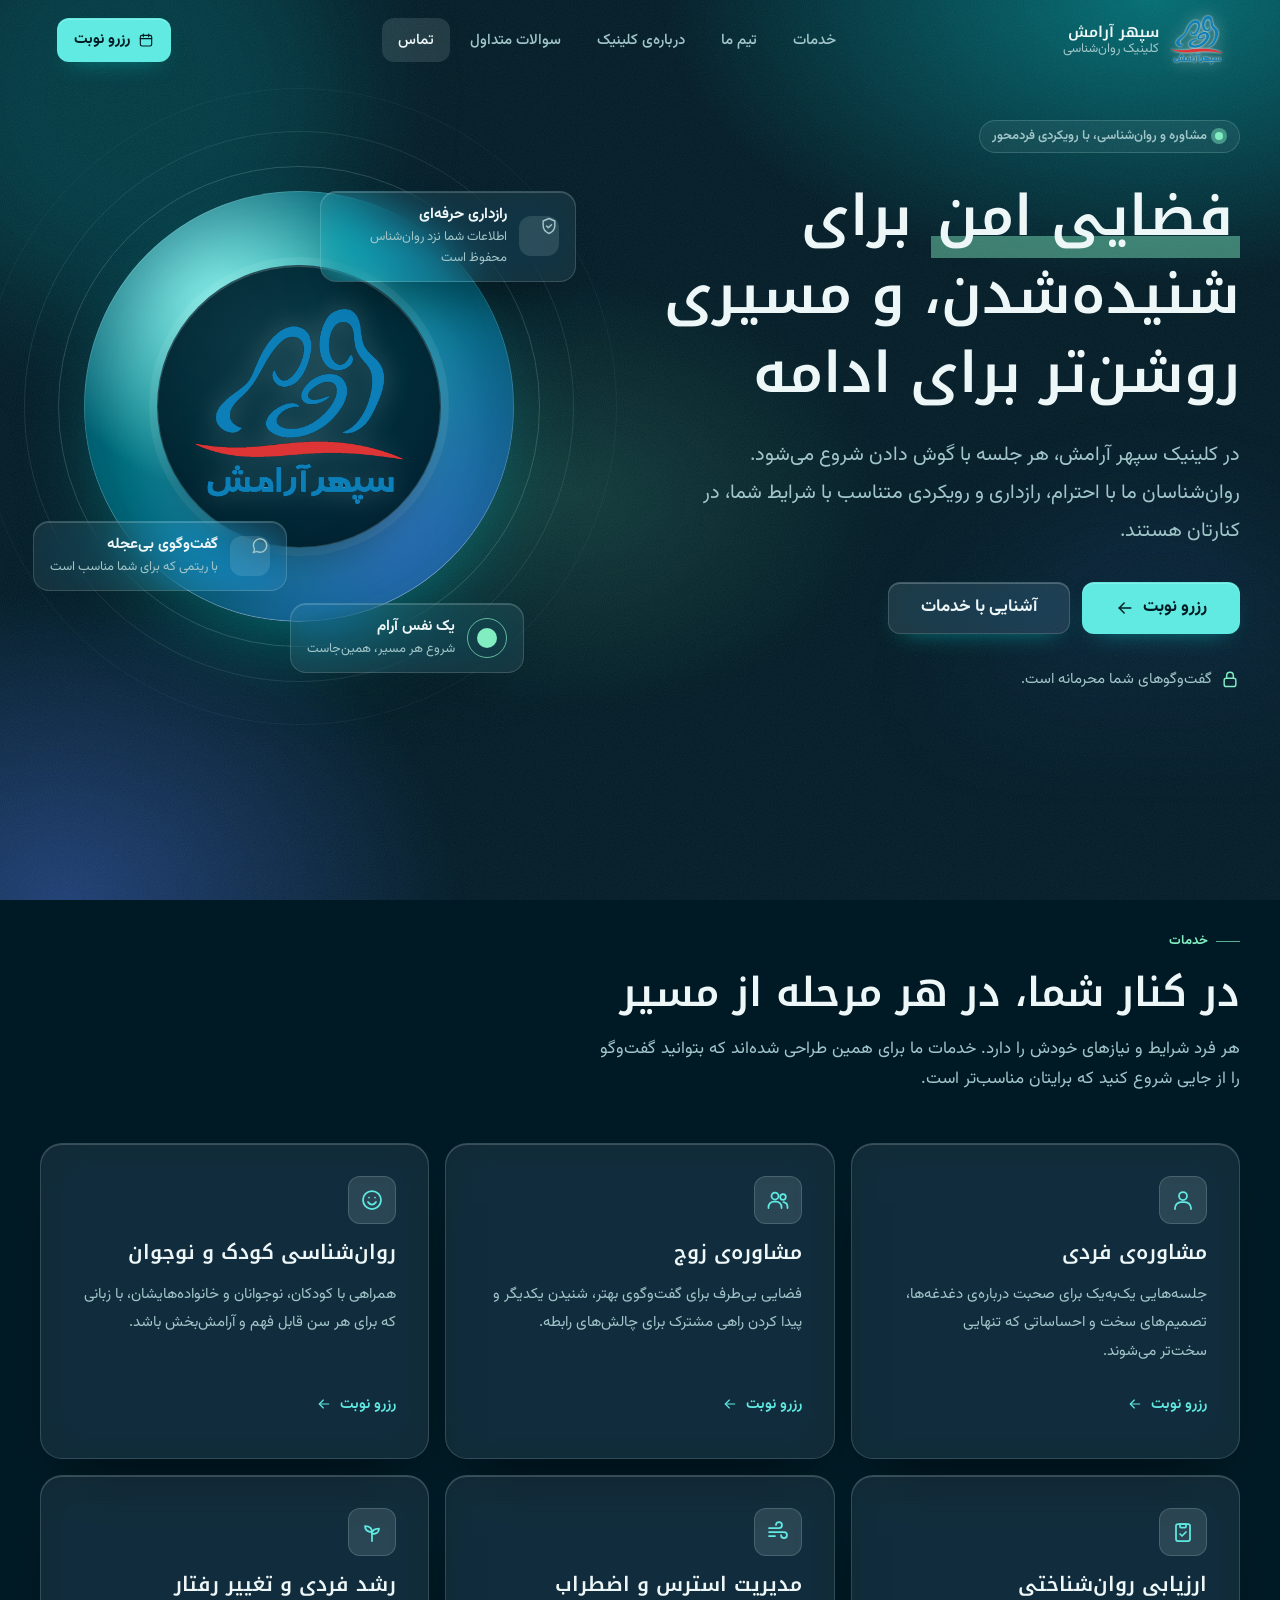
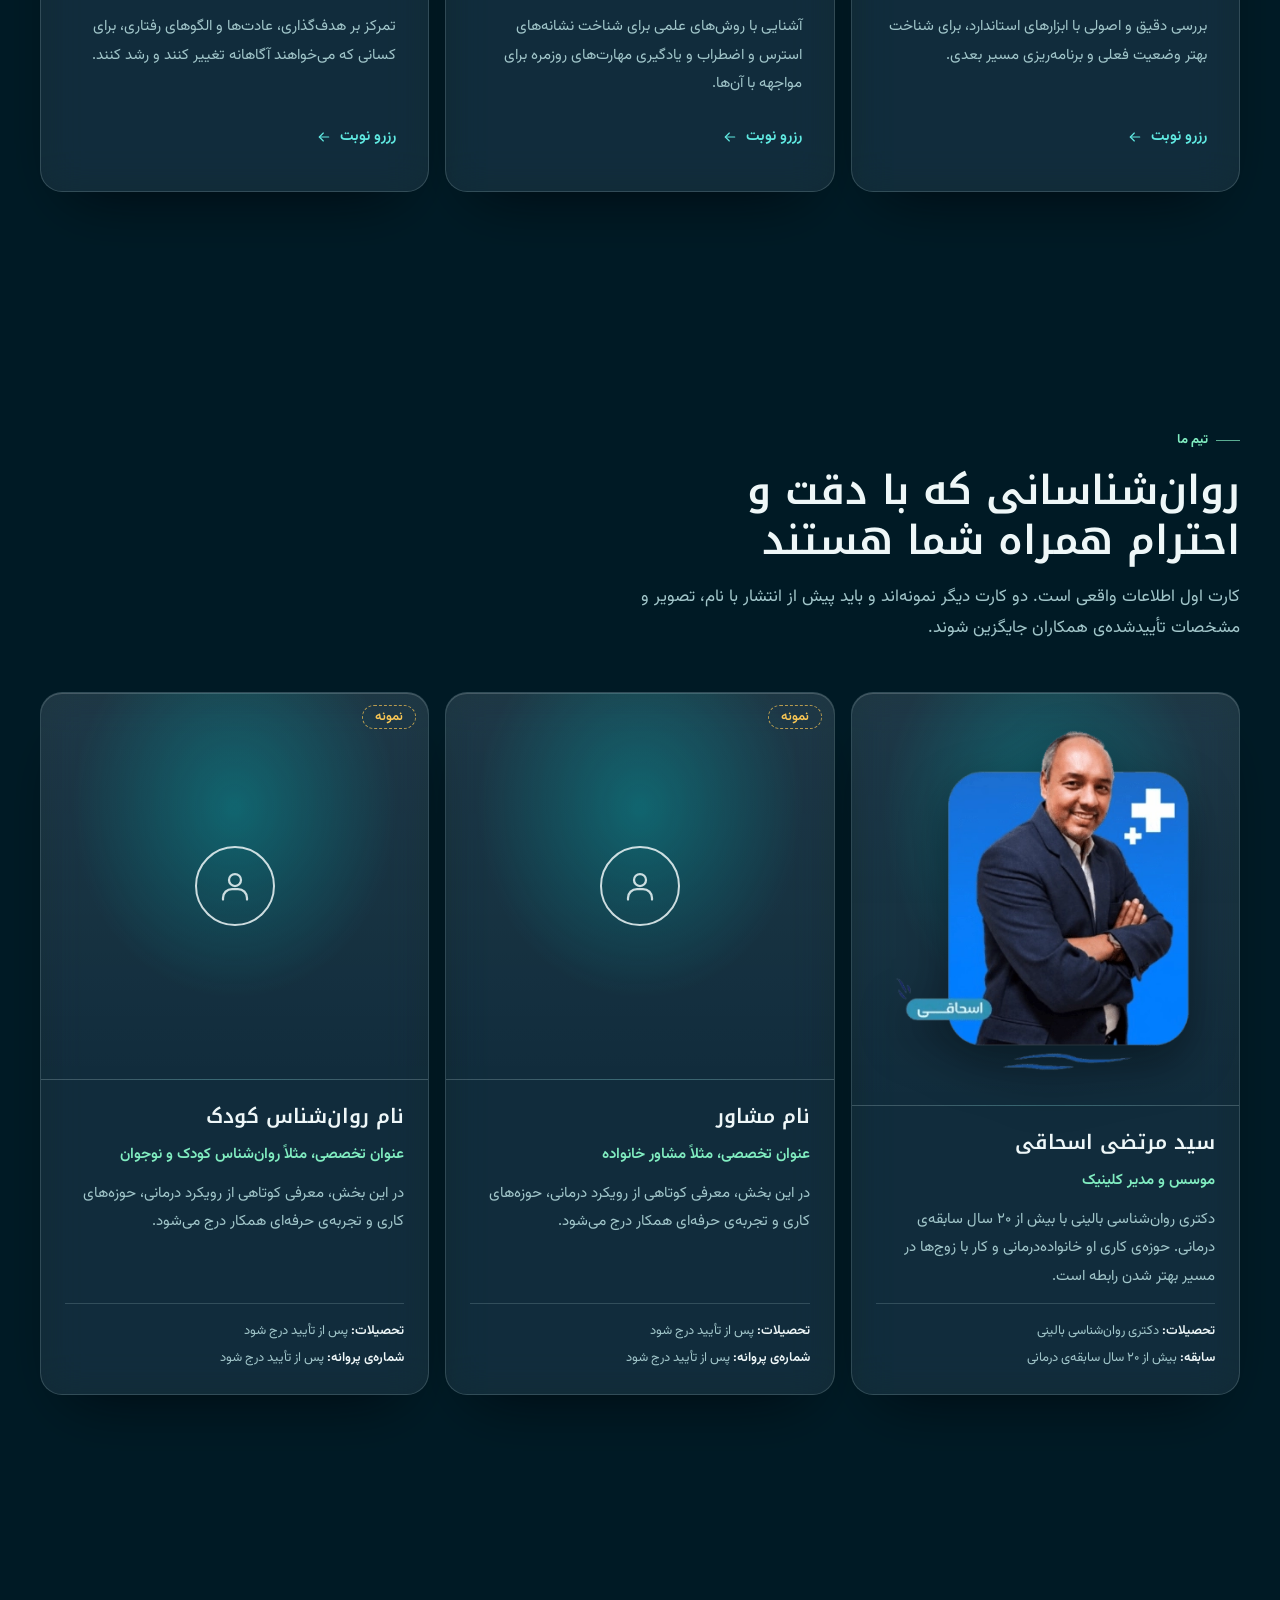
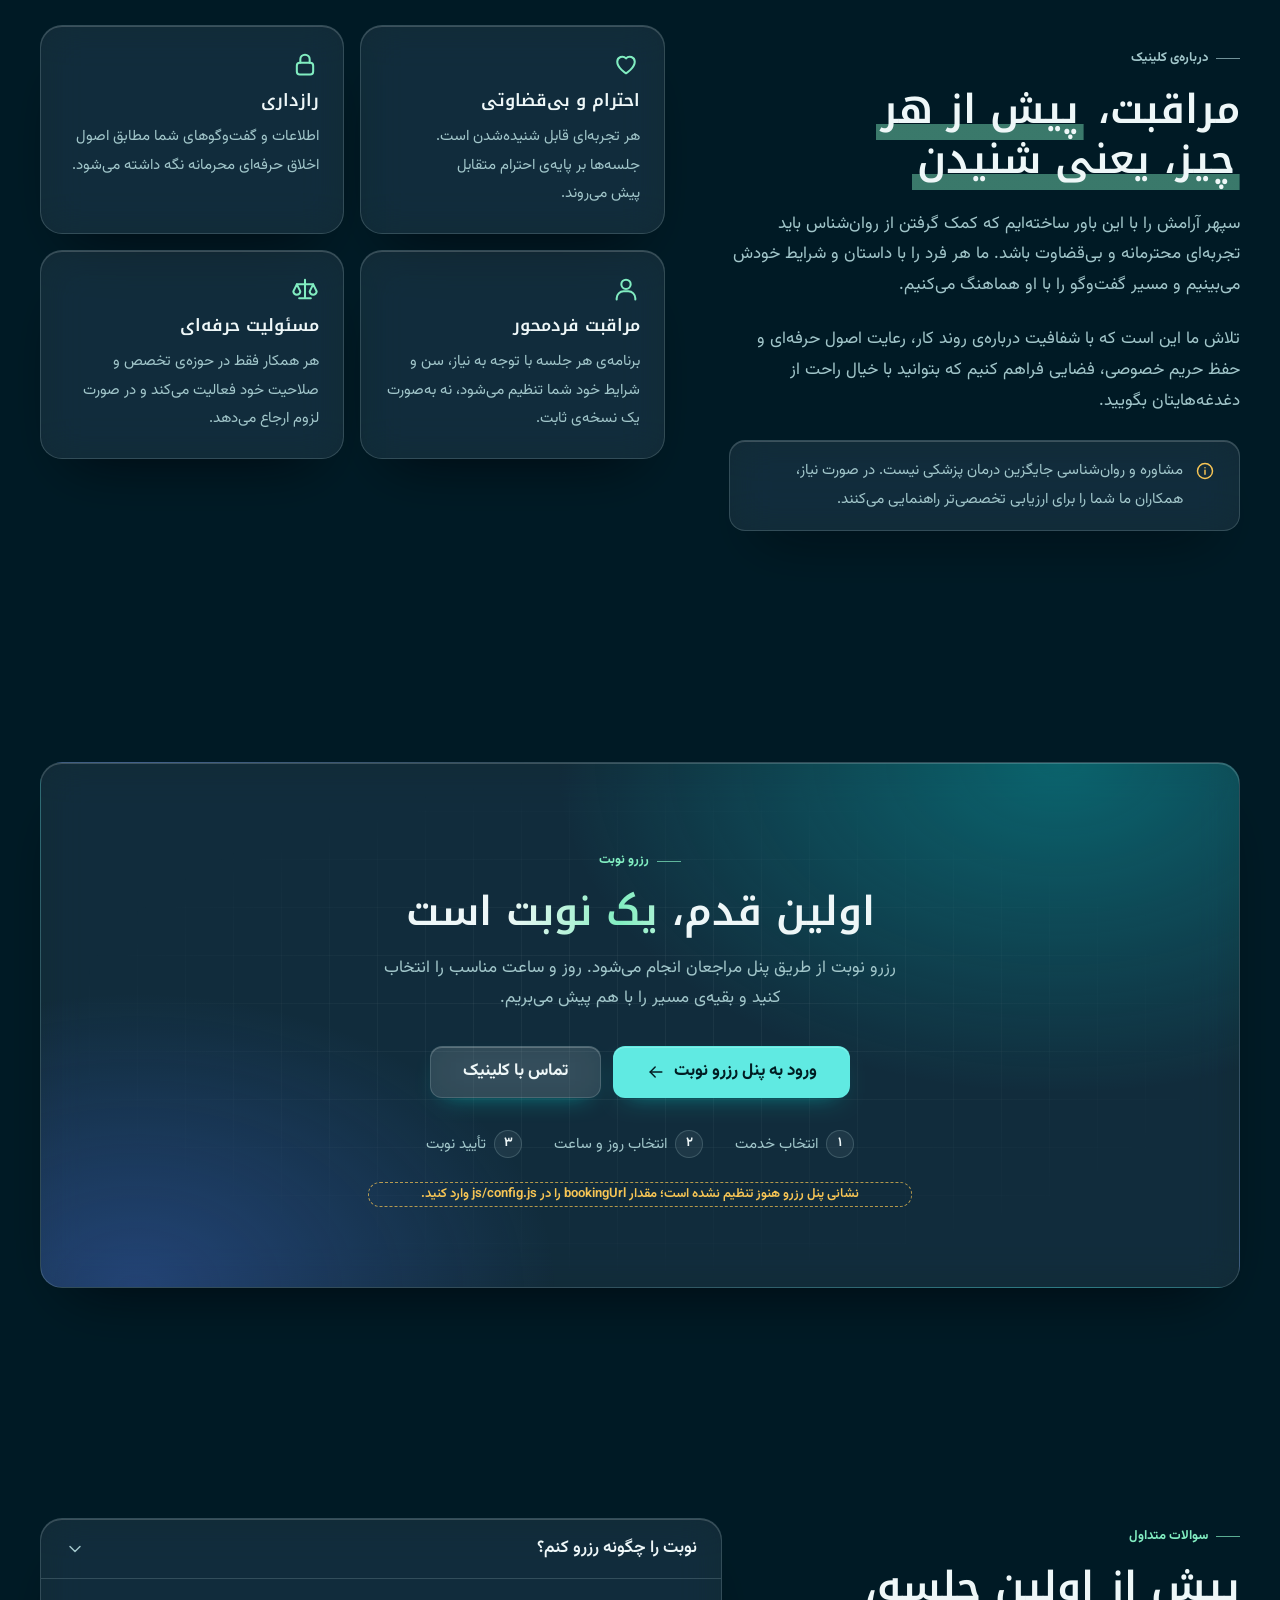
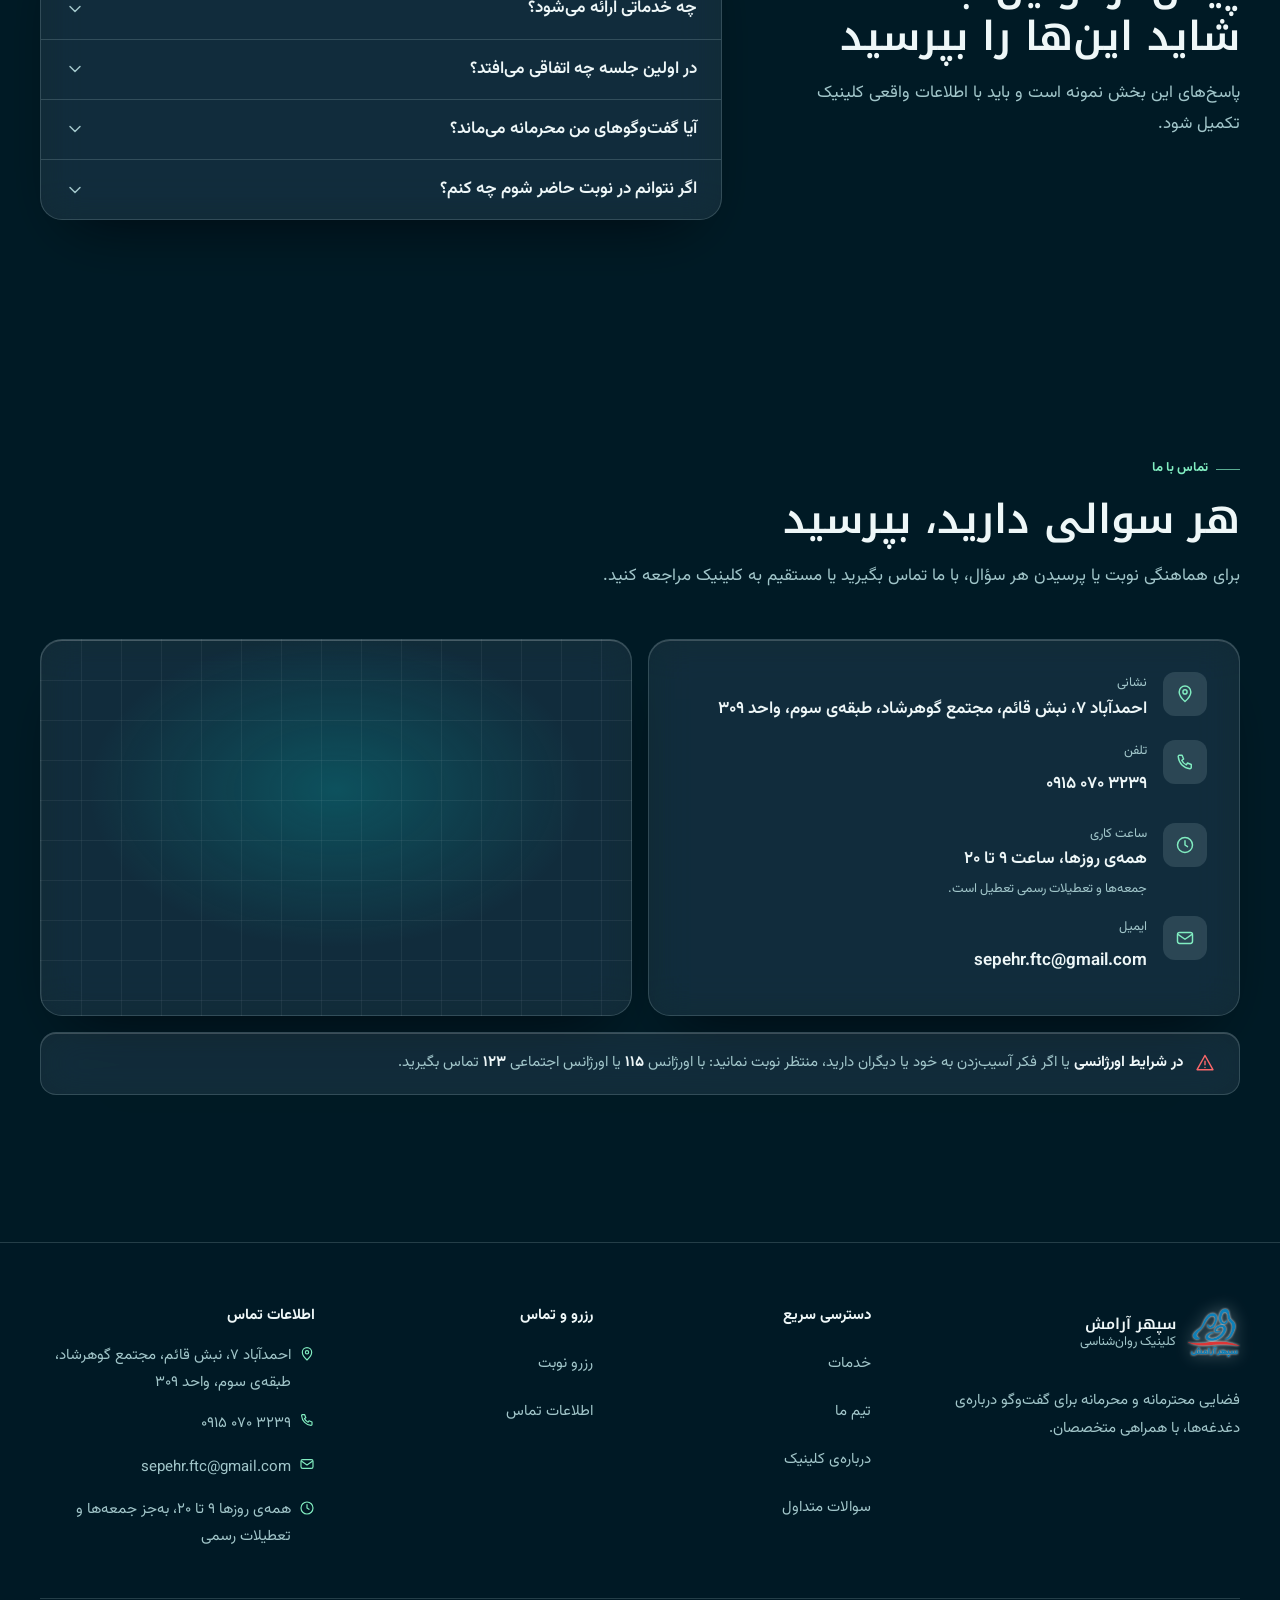
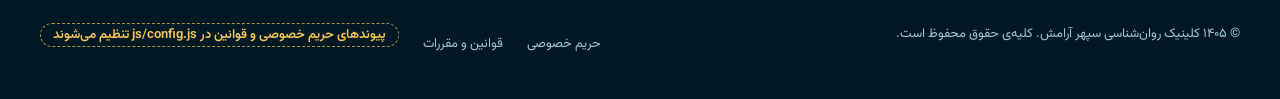
==== index.html @ 33eddbb5 "Initial commit" ====
<!doctype html>
<html lang="fa" dir="rtl">
<head>
  <meta charset="utf-8">
  <meta name="viewport" content="width=device-width, initial-scale=1">
  <title>کلینیک روان‌شناسی سپهر آرامش</title>
  <meta name="description" content="کلینیک روان‌شناسی سپهر آرامش؛ مشاوره و روان‌شناسی فردی، زوج، کودک و نوجوان با رویکردی محترمانه، محرمانه و متناسب با شرایط هر فرد.">
  <meta name="theme-color" content="#0d2a3a">

  <!-- حالت JS و failsafe: اگر اسکریپت اصلی تا ۴ ثانیه آماده نشود، همه‌ی محتوا نمایش داده می‌شود -->
  <script>
    document.documentElement.classList.add("js");
    setTimeout(function () {
      if (!window.__sepehrReady) document.documentElement.classList.add("anim-failsafe");
    }, 4000);
  </script>

  <link rel="stylesheet" href="css/styles.css">
</head>
<body>
  <a class="skip-link" href="#main">پرش به محتوای اصلی</a>

  <!-- ===== Icon sprite (آیکون‌های درون‌خطی به سبک Lucide؛ README را ببینید) ===== -->
  <svg width="0" height="0" style="position:absolute" aria-hidden="true" focusable="false">
    <defs>
      <symbol id="i-user" viewBox="0 0 24 24"><circle cx="12" cy="8" r="4"/><path d="M4 21v-1a6 6 0 0 1 6-6h4a6 6 0 0 1 6 6v1"/></symbol>
      <symbol id="i-users" viewBox="0 0 24 24"><circle cx="9" cy="8" r="3.5"/><path d="M2.5 20v-1a5.5 5.5 0 0 1 5.5-5.5h2a5.5 5.5 0 0 1 5.5 5.5v1"/><circle cx="17" cy="9" r="2.8"/><path d="M17.5 14.2a4.8 4.8 0 0 1 4 4.8v1"/></symbol>
      <symbol id="i-smile" viewBox="0 0 24 24"><circle cx="12" cy="12" r="9"/><path d="M8 14s1.5 2.5 4 2.5S16 14 16 14"/><path d="M9 9.5h.01M15 9.5h.01"/></symbol>
      <symbol id="i-clipboard" viewBox="0 0 24 24"><rect x="5" y="4" width="14" height="17" rx="2"/><path d="M9 4h6v2.5a1 1 0 0 1-1 1h-4a1 1 0 0 1-1-1V4z"/><path d="m9 14 2 2 4-4"/></symbol>
      <symbol id="i-wind" viewBox="0 0 24 24"><path d="M3 8h10a3 3 0 1 0-3-3"/><path d="M3 12h15a3 3 0 1 1-3 3"/><path d="M3 16h6"/></symbol>
      <symbol id="i-sprout" viewBox="0 0 24 24"><path d="M12 21v-9"/><path d="M12 12c0-3.5-2.5-6-7-6 0 3.5 2.5 6 7 6z"/><path d="M12 14c0-3 2.2-5.5 7-5.5 0 3-2.2 5.5-7 5.5z"/></symbol>
      <symbol id="i-calendar" viewBox="0 0 24 24"><rect x="3.5" y="5" width="17" height="16" rx="2.5"/><path d="M8 3v4M16 3v4M3.5 10h17"/></symbol>
      <symbol id="i-arrow-left" viewBox="0 0 24 24"><path d="M19 12H5"/><path d="m11 6-6 6 6 6"/></symbol>
      <symbol id="i-menu" viewBox="0 0 24 24"><path d="M4 7h16M4 12h16M4 17h16"/></symbol>
      <symbol id="i-x" viewBox="0 0 24 24"><path d="M6 6l12 12M18 6 6 18"/></symbol>
      <symbol id="i-phone" viewBox="0 0 24 24"><path d="M5 4h3.5l1.8 4.5-2.2 1.4a11 11 0 0 0 5.5 5.5l1.4-2.2L19.5 15v3.5a1.5 1.5 0 0 1-1.6 1.5C10.7 19.6 4.4 13.3 4 6.1A1.5 1.5 0 0 1 5 4z"/></symbol>
      <symbol id="i-mail" viewBox="0 0 24 24"><rect x="3" y="5.5" width="18" height="13" rx="2.5"/><path d="m4 8 8 5.5L20 8"/></symbol>
      <symbol id="i-pin" viewBox="0 0 24 24"><path d="M12 21s7-6.2 7-11.5A7 7 0 0 0 5 9.5C5 14.8 12 21 12 21z"/><circle cx="12" cy="9.5" r="2.5"/></symbol>
      <symbol id="i-clock" viewBox="0 0 24 24"><circle cx="12" cy="12" r="9"/><path d="M12 7v5l3 2"/></symbol>
      <symbol id="i-shield" viewBox="0 0 24 24"><path d="M12 3 5 6v5.5c0 4.3 2.9 7.8 7 9.5 4.1-1.7 7-5.2 7-9.5V6l-7-3z"/><path d="m9 12 2.2 2.2L15 10.5"/></symbol>
      <symbol id="i-lock" viewBox="0 0 24 24"><rect x="5" y="11" width="14" height="10" rx="2.5"/><path d="M8 11V8a4 4 0 0 1 8 0v3"/></symbol>
      <symbol id="i-chat" viewBox="0 0 24 24"><path d="M20 11.5a8 8 0 0 1-11.9 7L4 20l1.5-4A8 8 0 1 1 20 11.5z"/></symbol>
      <symbol id="i-heart" viewBox="0 0 24 24"><path d="M12 20s-7.5-4.6-7.5-10A4.3 4.3 0 0 1 12 7.2 4.3 4.3 0 0 1 19.5 10C19.5 15.4 12 20 12 20z"/></symbol>
      <symbol id="i-scale" viewBox="0 0 24 24"><path d="M12 4v16M7 20h10M5 8h14"/><path d="m5 8-3 6a3 3 0 0 0 6 0L5 8zM19 8l-3 6a3 3 0 0 0 6 0l-3-6z"/></symbol>
      <symbol id="i-chevron-down" viewBox="0 0 24 24"><path d="m6 9 6 6 6-6"/></symbol>
      <symbol id="i-alert" viewBox="0 0 24 24"><path d="M12 3 2.5 20h19L12 3z"/><path d="M12 10v4M12 17.5h.01"/></symbol>
      <symbol id="i-info" viewBox="0 0 24 24"><circle cx="12" cy="12" r="9"/><path d="M12 11v5M12 8h.01"/></symbol>
    </defs>
  </svg>

  <!-- ===== A. HEADER ===== -->
  <header class="site-header" id="site-header">
    <div class="container">
      <div class="site-header__bar">
        <a class="brand" href="#top" aria-label="کلینیک روان‌شناسی سپهر آرامش، بازگشت به بالای صفحه">
          <span class="brand__mark"><img src="assets/images/logo.png" alt="" width="722" height="672" decoding="async"></span>
          <span class="brand__text">
            <span class="brand__name">سپهر آرامش</span>
            <span class="brand__sub">کلینیک روان‌شناسی</span>
          </span>
        </a>

        <nav class="nav" id="site-nav" aria-label="ناوبری اصلی">
          <ul class="nav__list">
            <li><a class="nav__link" href="#services">خدمات</a></li>
            <li><a class="nav__link" href="#team">تیم ما</a></li>
            <li><a class="nav__link" href="#about">درباره‌ی کلینیک</a></li>
            <li><a class="nav__link" href="#faq">سوالات متداول</a></li>
            <li><a class="nav__link" href="#contact">تماس</a></li>
            <li class="nav__cta"><a class="btn btn--primary" href="#appointment" data-link="booking">رزرو نوبت</a></li>
          </ul>
        </nav>

        <div class="header-actions">
          <a class="btn btn--primary btn--sm" href="#appointment" data-link="booking">
            <svg class="icon icon--sm" aria-hidden="true"><use href="#i-calendar"/></svg>
            رزرو نوبت
          </a>
          <button class="nav-toggle" type="button" aria-expanded="false" aria-controls="site-nav" aria-label="باز و بسته کردن منو">
            <svg class="icon icon-menu" aria-hidden="true"><use href="#i-menu"/></svg>
            <svg class="icon icon-close" aria-hidden="true"><use href="#i-x"/></svg>
          </button>
        </div>
      </div>
    </div>
  </header>

  <main id="main">
    <!-- ===== B. HERO ===== -->
    <section class="hero" id="top" aria-labelledby="hero-title">
      <div class="hero__aurora" aria-hidden="true"><i></i><i></i></div>
      <div class="container hero__grid">
        <div class="hero__copy">
          <p class="hero__badge reveal"><i aria-hidden="true"></i>مشاوره و روان‌شناسی، با رویکردی فردمحور</p>

          <h1 id="hero-title" data-split>
            <span class="hl">فضایی امن</span> برای شنیده‌شدن، و مسیری روشن‌تر برای ادامه
          </h1>

          <p class="hero__lead stream" data-stream>
            در کلینیک سپهر آرامش، هر جلسه با گوش دادن شروع می‌شود. روان‌شناسان ما با احترام، رازداری و رویکردی متناسب با شرایط شما، در کنارتان هستند.<span class="stream__dot" aria-hidden="true"></span>
          </p>

          <div class="hero__actions reveal" style="--i:6">
            <a class="btn btn--primary btn--lg" href="#appointment" data-link="booking">
              رزرو نوبت
              <svg class="icon icon--go" aria-hidden="true"><use href="#i-arrow-left"/></svg>
            </a>
            <a class="btn btn--secondary btn--lg" href="#services">آشنایی با خدمات</a>
          </div>

          <p class="hero__note reveal" style="--i:8">
            <svg class="icon" aria-hidden="true"><use href="#i-lock"/></svg>
            گفت‌وگوهای شما محرمانه است.
          </p>
        </div>

        <div class="hero__visual" data-hero-visual>
          <div class="orb">
            <span class="orb__ring"></span><span class="orb__ring"></span><span class="orb__ring"></span>
            <div class="orb__logo"><img src="assets/images/logo.png" alt="لوگوی کلینیک روان‌شناسی سپهر آرامش" width="722" height="672" fetchpriority="high" decoding="async"></div>
          </div>

          <div class="float-card card float-card--a" aria-hidden="true">
            <span class="float-card__icon"><svg class="icon"><use href="#i-shield"/></svg></span>
            <div><strong>رازداری حرفه‌ای</strong><span>اطلاعات شما نزد روان‌شناس محفوظ است</span></div>
          </div>
          <div class="float-card card float-card--b" aria-hidden="true">
            <span class="float-card__icon"><svg class="icon"><use href="#i-chat"/></svg></span>
            <div><strong>گفت‌وگوی بی‌عجله</strong><span>با ریتمی که برای شما مناسب است</span></div>
          </div>
          <div class="float-card card float-card--c" aria-hidden="true">
            <span class="breath"><i></i></span>
            <div><strong>یک نفس آرام</strong><span>شروع هر مسیر، همین‌جاست</span></div>
          </div>
        </div>
      </div>
    </section>

    <!-- ===== C. SERVICES ===== -->
    <section class="section" id="services" aria-labelledby="services-title">
      <div class="container">
        <div class="section-head reveal">
          <p class="eyebrow">خدمات</p>
          <h2 id="services-title">در کنار شما، در هر مرحله از مسیر</h2>
          <p class="lead">هر فرد شرایط و نیازهای خودش را دارد. خدمات ما برای همین طراحی شده‌اند که بتوانید گفت‌وگو را از جایی شروع کنید که برایتان مناسب‌تر است.</p>
        </div>

        <ul class="services__grid" data-stagger>
          <li class="service card reveal">
            <span class="service__icon"><svg class="icon icon--lg" aria-hidden="true"><use href="#i-user"/></svg></span>
            <h3>مشاوره‌ی فردی</h3>
            <p>جلسه‌هایی یک‌به‌یک برای صحبت درباره‌ی دغدغه‌ها، تصمیم‌های سخت و احساساتی که تنهایی سخت‌تر می‌شوند.</p>
            <a class="service__link" href="#appointment" data-link="booking">رزرو نوبت <svg class="icon icon--sm" aria-hidden="true"><use href="#i-arrow-left"/></svg></a>
          </li>
          <li class="service card reveal">
            <span class="service__icon"><svg class="icon icon--lg" aria-hidden="true"><use href="#i-users"/></svg></span>
            <h3>مشاوره‌ی زوج</h3>
            <p>فضایی بی‌طرف برای گفت‌وگوی بهتر، شنیدن یکدیگر و پیدا کردن راهی مشترک برای چالش‌های رابطه.</p>
            <a class="service__link" href="#appointment" data-link="booking">رزرو نوبت <svg class="icon icon--sm" aria-hidden="true"><use href="#i-arrow-left"/></svg></a>
          </li>
          <li class="service card reveal">
            <span class="service__icon"><svg class="icon icon--lg" aria-hidden="true"><use href="#i-smile"/></svg></span>
            <h3>روان‌شناسی کودک و نوجوان</h3>
            <p>همراهی با کودکان، نوجوانان و خانواده‌هایشان، با زبانی که برای هر سن قابل فهم و آرامش‌بخش باشد.</p>
            <a class="service__link" href="#appointment" data-link="booking">رزرو نوبت <svg class="icon icon--sm" aria-hidden="true"><use href="#i-arrow-left"/></svg></a>
          </li>
          <li class="service card reveal">
            <span class="service__icon"><svg class="icon icon--lg" aria-hidden="true"><use href="#i-clipboard"/></svg></span>
            <h3>ارزیابی روان‌شناختی</h3>
            <p>بررسی دقیق و اصولی با ابزارهای استاندارد، برای شناخت بهتر وضعیت فعلی و برنامه‌ریزی مسیر بعدی.</p>
            <a class="service__link" href="#appointment" data-link="booking">رزرو نوبت <svg class="icon icon--sm" aria-hidden="true"><use href="#i-arrow-left"/></svg></a>
          </li>
          <li class="service card reveal">
            <span class="service__icon"><svg class="icon icon--lg" aria-hidden="true"><use href="#i-wind"/></svg></span>
            <h3>مدیریت استرس و اضطراب</h3>
            <p>آشنایی با روش‌های علمی برای شناخت نشانه‌های استرس و اضطراب و یادگیری مهارت‌های روزمره برای مواجهه با آن‌ها.</p>
            <a class="service__link" href="#appointment" data-link="booking">رزرو نوبت <svg class="icon icon--sm" aria-hidden="true"><use href="#i-arrow-left"/></svg></a>
          </li>
          <li class="service card reveal">
            <span class="service__icon"><svg class="icon icon--lg" aria-hidden="true"><use href="#i-sprout"/></svg></span>
            <h3>رشد فردی و تغییر رفتار</h3>
            <p>تمرکز بر هدف‌گذاری، عادت‌ها و الگوهای رفتاری، برای کسانی که می‌خواهند آگاهانه تغییر کنند و رشد کنند.</p>
            <a class="service__link" href="#appointment" data-link="booking">رزرو نوبت <svg class="icon icon--sm" aria-hidden="true"><use href="#i-arrow-left"/></svg></a>
          </li>
        </ul>
      </div>
    </section>

    <!-- ===== D. TEAM (محتوای نمونه؛ فقط با اطلاعات تأییدشده جایگزین شود) ===== -->
    <section class="section" id="team" aria-labelledby="team-title">
      <div class="container">
        <div class="section-head reveal">
          <p class="eyebrow">تیم ما</p>
          <h2 id="team-title">روان‌شناسانی که با دقت و احترام همراه شما هستند</h2>
          <p class="lead">کارت اول اطلاعات واقعی است. دو کارت دیگر نمونه‌اند و باید پیش از انتشار با نام، تصویر و مشخصات تأییدشده‌ی همکاران جایگزین شوند.</p>
        </div>

        <ul class="team__grid" data-stagger>
          <li class="member card reveal">
            <div class="member__photo member__photo--cutout">
              <img src="assets/images/team-ishaghi.png" alt="سید مرتضی اسحاقی، موسس و مدیر کلینیک" width="413" height="442" loading="lazy" decoding="async">
            </div>
            <div class="member__body">
              <h3>سید مرتضی اسحاقی</h3>
              <p class="member__role">موسس و مدیر کلینیک</p>
              <p class="member__bio">دکتری روان‌شناسی بالینی با بیش از ۲۰ سال سابقه‌ی درمانی. حوزه‌ی کاری او خانواده‌درمانی و کار با زوج‌ها در مسیر بهتر شدن رابطه است.</p>
              <div class="member__meta">
                <span><b>تحصیلات:</b> دکتری روان‌شناسی بالینی</span>
                <span><b>سابقه:</b> بیش از ۲۰ سال سابقه‌ی درمانی</span>
              </div>
            </div>
          </li>
          <li class="member card reveal">
            <div class="member__photo">
              <span class="placeholder-tag">نمونه</span>
              <span class="member__avatar" aria-hidden="true"><svg class="icon"><use href="#i-user"/></svg></span>
            </div>
            <div class="member__body">
              <h3>نام مشاور</h3>
              <p class="member__role">عنوان تخصصی، مثلاً مشاور خانواده</p>
              <p class="member__bio">در این بخش، معرفی کوتاهی از رویکرد درمانی، حوزه‌های کاری و تجربه‌ی حرفه‌ای همکار درج می‌شود.</p>
              <div class="member__meta">
                <span><b>تحصیلات:</b> پس از تأیید درج شود</span>
                <span><b>شماره‌ی پروانه:</b> پس از تأیید درج شود</span>
              </div>
            </div>
          </li>
          <li class="member card reveal">
            <div class="member__photo">
              <span class="placeholder-tag">نمونه</span>
              <span class="member__avatar" aria-hidden="true"><svg class="icon"><use href="#i-user"/></svg></span>
            </div>
            <div class="member__body">
              <h3>نام روان‌شناس کودک</h3>
              <p class="member__role">عنوان تخصصی، مثلاً روان‌شناس کودک و نوجوان</p>
              <p class="member__bio">در این بخش، معرفی کوتاهی از رویکرد درمانی، حوزه‌های کاری و تجربه‌ی حرفه‌ای همکار درج می‌شود.</p>
              <div class="member__meta">
                <span><b>تحصیلات:</b> پس از تأیید درج شود</span>
                <span><b>شماره‌ی پروانه:</b> پس از تأیید درج شود</span>
              </div>
            </div>
          </li>
        </ul>
      </div>
    </section>

    <!-- ===== E. ABOUT ===== -->
    <section class="section" id="about" aria-labelledby="about-title">
      <div class="container about__grid">
        <div class="about__intro reveal">
          <p class="eyebrow">درباره‌ی کلینیک</p>
          <h2 id="about-title">مراقبت، <span class="hl hl--scroll">پیش از هر چیز، یعنی شنیدن</span></h2>
          <p>سپهر آرامش را با این باور ساخته‌ایم که کمک گرفتن از روان‌شناس باید تجربه‌ای محترمانه و بی‌قضاوت باشد. ما هر فرد را با داستان و شرایط خودش می‌بینیم و مسیر گفت‌وگو را با او هماهنگ می‌کنیم.</p>
          <p>تلاش ما این است که با شفافیت درباره‌ی روند کار، رعایت اصول حرفه‌ای و حفظ حریم خصوصی، فضایی فراهم کنیم که بتوانید با خیال راحت از دغدغه‌هایتان بگویید.</p>
          <p class="about__notice card">
            <svg class="icon" aria-hidden="true"><use href="#i-info"/></svg>
            <span>مشاوره و روان‌شناسی جایگزین درمان پزشکی نیست. در صورت نیاز، همکاران ما شما را برای ارزیابی تخصصی‌تر راهنمایی می‌کنند.</span>
          </p>
        </div>

        <ul class="principles" data-stagger>
          <li class="principle card reveal">
            <svg class="icon" aria-hidden="true"><use href="#i-heart"/></svg>
            <h3>احترام و بی‌قضاوتی</h3>
            <p>هر تجربه‌ای قابل شنیده‌شدن است. جلسه‌ها بر پایه‌ی احترام متقابل پیش می‌روند.</p>
          </li>
          <li class="principle card reveal">
            <svg class="icon" aria-hidden="true"><use href="#i-lock"/></svg>
            <h3>رازداری</h3>
            <p>اطلاعات و گفت‌وگوهای شما مطابق اصول اخلاق حرفه‌ای محرمانه نگه داشته می‌شود.</p>
          </li>
          <li class="principle card reveal">
            <svg class="icon" aria-hidden="true"><use href="#i-user"/></svg>
            <h3>مراقبت فردمحور</h3>
            <p>برنامه‌ی هر جلسه با توجه به نیاز، سن و شرایط خود شما تنظیم می‌شود، نه به‌صورت یک نسخه‌ی ثابت.</p>
          </li>
          <li class="principle card reveal">
            <svg class="icon" aria-hidden="true"><use href="#i-scale"/></svg>
            <h3>مسئولیت حرفه‌ای</h3>
            <p>هر همکار فقط در حوزه‌ی تخصص و صلاحیت خود فعالیت می‌کند و در صورت لزوم ارجاع می‌دهد.</p>
          </li>
        </ul>
      </div>
    </section>

    <!-- ===== F. APPOINTMENT CTA ===== -->
    <section class="section" id="appointment" aria-labelledby="cta-title">
      <div class="container">
        <div class="cta card reveal">
          <p class="eyebrow">رزرو نوبت</p>
          <h2 id="cta-title">اولین قدم، <span class="gradient-text">یک نوبت</span> است</h2>
          <p class="cta__lead">رزرو نوبت از طریق پنل مراجعان انجام می‌شود. روز و ساعت مناسب را انتخاب کنید و بقیه‌ی مسیر را با هم پیش می‌بریم.</p>

          <div class="cta__actions">
            <a class="btn btn--primary btn--lg" href="#appointment" data-link="booking" data-booking-cta>
              ورود به پنل رزرو نوبت
              <svg class="icon icon--go" aria-hidden="true"><use href="#i-arrow-left"/></svg>
            </a>
            <a class="btn btn--secondary btn--lg" href="#contact">تماس با کلینیک</a>
          </div>

          <ol class="cta__steps">
            <li><b aria-hidden="true">۱</b>انتخاب خدمت</li>
            <li><b aria-hidden="true">۲</b>انتخاب روز و ساعت</li>
            <li><b aria-hidden="true">۳</b>تأیید نوبت</li>
          </ol>

          <!-- فقط تا زمانی که نشانی واقعی پنل در js/config.js تنظیم نشده نمایش داده می‌شود -->
          <p class="cta__dev placeholder-tag" data-booking-dev role="note">
            نشانی پنل رزرو هنوز تنظیم نشده است؛ مقدار bookingUrl را در js/config.js وارد کنید.
          </p>
        </div>
      </div>
    </section>

    <!-- ===== G. FAQ ===== -->
    <section class="section" id="faq" aria-labelledby="faq-title">
      <div class="container faq__wrap">
        <div class="section-head reveal">
          <p class="eyebrow">سوالات متداول</p>
          <h2 id="faq-title">پیش از اولین جلسه، شاید این‌ها را بپرسید</h2>
          <p class="lead">پاسخ‌های این بخش نمونه است و باید با اطلاعات واقعی کلینیک تکمیل شود.</p>
        </div>

        <div class="accordion card reveal" data-accordion>
          <div class="accordion__item">
            <h3 class="accordion__heading">
              <button class="accordion__button" type="button" aria-expanded="false" aria-controls="faq-1" id="faq-1-btn">
                نوبت را چگونه رزرو کنم؟
                <svg class="icon" aria-hidden="true"><use href="#i-chevron-down"/></svg>
              </button>
            </h3>
            <div class="accordion__panel" id="faq-1" role="region" aria-labelledby="faq-1-btn">
              <div class="accordion__panel-inner"><div>برای رزرو، روی دکمه‌ی «رزرو نوبت» بزنید تا به پنل مراجعان منتقل شوید. در آنجا خدمت، روز و ساعت دلخواهتان را انتخاب و نوبت را تأیید می‌کنید. اگر ترجیح می‌دهید، می‌توانید با کلینیک تماس بگیرید.</div></div>
            </div>
          </div>
          <div class="accordion__item">
            <h3 class="accordion__heading">
              <button class="accordion__button" type="button" aria-expanded="false" aria-controls="faq-2" id="faq-2-btn">
                چه خدماتی ارائه می‌شود؟
                <svg class="icon" aria-hidden="true"><use href="#i-chevron-down"/></svg>
              </button>
            </h3>
            <div class="accordion__panel" id="faq-2" role="region" aria-labelledby="faq-2-btn">
              <div class="accordion__panel-inner"><div>مشاوره‌ی فردی، مشاوره‌ی زوج، روان‌شناسی کودک و نوجوان، ارزیابی روان‌شناختی، مدیریت استرس و اضطراب، و رشد فردی و تغییر رفتار. اگر مطمئن نیستید کدام خدمت مناسب‌تر است، هنگام رزرو یا تماس می‌توانید راهنمایی بگیرید.</div></div>
            </div>
          </div>
          <div class="accordion__item">
            <h3 class="accordion__heading">
              <button class="accordion__button" type="button" aria-expanded="false" aria-controls="faq-3" id="faq-3-btn">
                در اولین جلسه چه اتفاقی می‌افتد؟
                <svg class="icon" aria-hidden="true"><use href="#i-chevron-down"/></svg>
              </button>
            </h3>
            <div class="accordion__panel" id="faq-3" role="region" aria-labelledby="faq-3-btn">
              <div class="accordion__panel-inner"><div>معمولاً جلسه‌ی اول با آشنایی و گفت‌وگو درباره‌ی دلیل مراجعه‌ی شما آغاز می‌شود. لازم نیست چیزی را از پیش آماده کنید؛ می‌توانید از هر جایی که برایتان راحت‌تر است شروع کنید. مدت جلسه و هزینه را پیش از رزرو اعلام می‌کنیم. <span class="placeholder-tag">جزئیات واقعی درج شود</span></div></div>
            </div>
          </div>
          <div class="accordion__item">
            <h3 class="accordion__heading">
              <button class="accordion__button" type="button" aria-expanded="false" aria-controls="faq-4" id="faq-4-btn">
                آیا گفت‌وگوهای من محرمانه می‌ماند؟
                <svg class="icon" aria-hidden="true"><use href="#i-chevron-down"/></svg>
              </button>
            </h3>
            <div class="accordion__panel" id="faq-4" role="region" aria-labelledby="faq-4-btn">
              <div class="accordion__panel-inner"><div>رازداری یکی از اصول اخلاق حرفه‌ای در روان‌شناسی است و محتوای جلسه‌ها محرمانه نگه داشته می‌شود. استثناهای قانونی و اخلاقی، مثل خطر جدی برای جان فرد یا دیگران، پیش از شروع کار برایتان توضیح داده می‌شود.</div></div>
            </div>
          </div>
          <div class="accordion__item">
            <h3 class="accordion__heading">
              <button class="accordion__button" type="button" aria-expanded="false" aria-controls="faq-5" id="faq-5-btn">
                اگر نتوانم در نوبت حاضر شوم چه کنم؟
                <svg class="icon" aria-hidden="true"><use href="#i-chevron-down"/></svg>
              </button>
            </h3>
            <div class="accordion__panel" id="faq-5" role="region" aria-labelledby="faq-5-btn">
              <div class="accordion__panel-inner"><div>سیاست جابه‌جایی یا لغو نوبت را در اینجا بنویسید و پیش از انتشار با قوانین واقعی کلینیک تطبیق دهید. <span class="placeholder-tag">متن نمونه</span></div></div>
            </div>
          </div>
        </div>
      </div>
    </section>

    <!-- ===== H. CONTACT (همه‌ی مقادیر نمونه‌اند) ===== -->
    <section class="section" id="contact" aria-labelledby="contact-title">
      <div class="container">
        <div class="section-head reveal">
          <p class="eyebrow">تماس با ما</p>
          <h2 id="contact-title">هر سوالی دارید، بپرسید</h2>
          <p class="lead">برای هماهنگی نوبت یا پرسیدن هر سؤال، با ما تماس بگیرید یا مستقیم به کلینیک مراجعه کنید.</p>
        </div>

        <div class="contact__grid" data-stagger>
          <dl class="contact__list card reveal">
            <div class="contact__item">
              <span class="float-card__icon"><svg class="icon" aria-hidden="true"><use href="#i-pin"/></svg></span>
              <div><dt>نشانی</dt><dd><address>احمدآباد ۷، نبش قائم، مجتمع گوهرشاد، طبقه‌ی سوم، واحد ۳۰۹</address></dd></div>
            </div>
            <div class="contact__item">
              <span class="float-card__icon"><svg class="icon" aria-hidden="true"><use href="#i-phone"/></svg></span>
              <div><dt>تلفن</dt><dd><a class="contact__link ltr" href="tel:+989150703239" aria-label="تماس تلفنی با کلینیک، ۰۹۱۵ ۰۷۰ ۳۲۳۹">۰۹۱۵ ۰۷۰ ۳۲۳۹</a></dd></div>
            </div>
            <div class="contact__item">
              <span class="float-card__icon"><svg class="icon" aria-hidden="true"><use href="#i-clock"/></svg></span>
              <div><dt>ساعت کاری</dt><dd>همه‌ی روزها، ساعت ۹ تا ۲۰ <small>جمعه‌ها و تعطیلات رسمی تعطیل است.</small></dd></div>
            </div>
            <div class="contact__item">
              <span class="float-card__icon"><svg class="icon" aria-hidden="true"><use href="#i-mail"/></svg></span>
              <div><dt>ایمیل</dt><dd><a class="contact__link ltr" href="mailto:sepehr.ftc@gmail.com">sepehr.ftc@gmail.com</a></dd></div>
            </div>
          </dl>

          <div class="map-slot card reveal" data-map-slot>
            <!-- نقشه‌ی داخل صفحه: مقدار mapEmbedUrl را در js/config.js بگذارید (راهنما در README) -->
            <div class="map-slot__inner">
              <svg class="icon" aria-hidden="true"><use href="#i-pin"/></svg>
              <h3>موقعیت کلینیک روی نقشه</h3>
              <p>احمدآباد ۷، نبش قائم، مجتمع گوهرشاد</p>
            </div>
          </div>
        </div>

        <p class="emergency card reveal">
          <svg class="icon" aria-hidden="true"><use href="#i-alert"/></svg>
          <span><b>در شرایط اورژانسی</b> یا اگر فکر آسیب‌زدن به خود یا دیگران دارید، منتظر نوبت نمانید: با اورژانس <b>۱۱۵</b> یا اورژانس اجتماعی <b>۱۲۳</b> تماس بگیرید.</span>
        </p>
      </div>
    </section>
  </main>

  <!-- ===== I. FOOTER ===== -->
  <footer class="site-footer">
    <div class="container">
      <div class="footer__grid">
        <div class="footer__about">
          <a class="brand" href="#top">
            <span class="brand__mark"><img src="assets/images/logo.png" alt="" width="722" height="672" decoding="async"></span>
            <span class="brand__text"><span class="brand__name">سپهر آرامش</span><span class="brand__sub">کلینیک روان‌شناسی</span></span>
          </a>
          <p>فضایی محترمانه و محرمانه برای گفت‌وگو درباره‌ی دغدغه‌ها، با همراهی متخصصان.</p>
        </div>

        <nav aria-label="پیوندهای فوتر">
          <h2 class="footer__title">دسترسی سریع</h2>
          <ul class="footer__links">
            <li><a href="#services">خدمات</a></li>
            <li><a href="#team">تیم ما</a></li>
            <li><a href="#about">درباره‌ی کلینیک</a></li>
            <li><a href="#faq">سوالات متداول</a></li>
          </ul>
        </nav>

        <div>
          <h2 class="footer__title">رزرو و تماس</h2>
          <ul class="footer__links">
            <li><a href="#appointment" data-link="booking">رزرو نوبت</a></li>
            <li><a href="#contact">اطلاعات تماس</a></li>
          </ul>
        </div>

        <div>
          <h2 class="footer__title">اطلاعات تماس</h2>
          <ul class="footer__contact">
            <li><svg class="icon icon--sm" aria-hidden="true"><use href="#i-pin"/></svg><address>احمدآباد ۷، نبش قائم، مجتمع گوهرشاد، طبقه‌ی سوم، واحد ۳۰۹</address></li>
            <li><svg class="icon icon--sm" aria-hidden="true"><use href="#i-phone"/></svg><a class="contact__link ltr" href="tel:+989150703239" aria-label="تماس تلفنی با کلینیک، ۰۹۱۵ ۰۷۰ ۳۲۳۹">۰۹۱۵ ۰۷۰ ۳۲۳۹</a></li>
            <li><svg class="icon icon--sm" aria-hidden="true"><use href="#i-mail"/></svg><a class="contact__link ltr" href="mailto:sepehr.ftc@gmail.com">sepehr.ftc@gmail.com</a></li>
            <li><svg class="icon icon--sm" aria-hidden="true"><use href="#i-clock"/></svg><span>همه‌ی روزها ۹ تا ۲۰، به‌جز جمعه‌ها و تعطیلات رسمی</span></li>
          </ul>
        </div>
      </div>

      <div class="footer__bottom">
        <p>© <span data-year>۱۴۰۵</span> کلینیک روان‌شناسی سپهر آرامش. کلیه‌ی حقوق محفوظ است.</p>
        <ul>
          <li><a href="#" data-link="privacy" hidden>حریم خصوصی</a></li>
          <li><a href="#" data-link="terms" hidden>قوانین و مقررات</a></li>
          <li data-legal-placeholder><span class="placeholder-tag">پیوندهای حریم خصوصی و قوانین در js/config.js تنظیم می‌شوند</span></li>
        </ul>
      </div>
    </div>
  </footer>

  <script src="js/config.js"></script>
  <script src="js/script.js"></script>
</body>
</html>
---- css/styles.css ----
/* ==========================================================================
   کلینیک روان‌شناسی سپهر آرامش — styles.css
   پایه‌ی بصری: سیستم طراحی «فیروزه» (slug: turquoise) از VibeFarsi.
   توکن‌های بخش ۱ عیناً از get_theme("turquoise") گرفته شده‌اند.

   فهرست:
   1. توکن‌های فیروزه + توکن‌های محلی
   2. فونت‌ها
   3. ریست و پایه
   4. چیدمان و ابزارها
   5. اجزای مشترک (دکمه، کارت، نشان، عنوان بخش)
   6. هدر و ناوبری
   7. هیرو
   8. خدمات
   9. تیم
   10. درباره‌ی کلینیک
   11. دعوت به رزرو نوبت
   12. سوالات متداول
   13. تماس
   14. فوتر
   15. حرکت (reveal، متن، پس‌زمینه)
   16. واکنش‌گرایی
   17. کاهش حرکت
   ========================================================================== */

/* 1. TOKENS ---------------------------------------------------------------- */
:root {
  /* --- فیروزه: توکن‌های رسمی (بدون تغییر) --- */
  color-scheme: dark;
  --background: oklch(0.2 0.045 225);
  --foreground: oklch(0.97 0.01 200);
  --card: oklch(0.97 0.02 200 / 7%);
  --card-foreground: oklch(0.97 0.01 200);
  --popover: oklch(0.25 0.045 225 / 88%);
  --popover-foreground: oklch(0.97 0.01 200);
  --primary: oklch(0.86 0.12 190);
  --primary-foreground: oklch(0.2 0.05 210);
  --secondary: oklch(0.97 0.02 200 / 11%);
  --secondary-foreground: oklch(0.97 0.01 200);
  --muted: oklch(0.97 0.02 200 / 6%);
  --muted-foreground: oklch(0.8 0.04 205);
  --accent: oklch(0.97 0.02 200 / 12%);
  --accent-foreground: oklch(0.97 0.01 200);
  --destructive: oklch(0.7 0.18 22);
  --success: oklch(0.8 0.15 165);
  --warning: oklch(0.85 0.14 85);
  --border: oklch(0.97 0.03 200 / 16%);
  --input: oklch(0.97 0.03 200 / 22%);
  --ring: oklch(0.86 0.12 190);
  --brand: oklch(0.87 0.12 165);
  --brand-foreground: oklch(0.2 0.05 180);

  --radius: 0.875rem;
  --type-display: "Noto Kufi Arabic", "IRANSans", "Vazirmatn", Tahoma, sans-serif;
  --type-display-weight: 600;
  --shape-control: 0.75rem;
  --shape-field: 0.75rem;
  --shape-surface: 1.375rem;
  --shape-overlay: 1rem;
  --line: 1px;
  --line-field: 1px;
  --line-style: solid;
  --field: oklch(0.97 0.02 200 / 6%);
  --depth-control: 0 1px 0 0 oklch(1 0 0 / 22%) inset, 0 10px 24px -14px oklch(0.8 0.14 190 / 60%);
  --depth-press: 0 1px 0 0 oklch(1 0 0 / 12%) inset;
  --depth-field: 0 0 #0000;
  --depth-surface: 0 1px 0 0 oklch(1 0 0 / 18%) inset, 0 30px 60px -30px oklch(0.08 0.03 230 / 70%);
  --depth-overlay: 0 1px 0 0 oklch(1 0 0 / 20%) inset, 0 30px 70px -24px oklch(0.08 0.03 230 / 80%);
  --surface-filter: blur(20px) saturate(1.6);
  --press: scale(0.97);
  --motion: 280ms;
  --motion-ease: cubic-bezier(0.22, 1, 0.36, 1);
  --backdrop:
    radial-gradient(55% 45% at 90% 0%, oklch(0.72 0.14 195 / 50%), transparent 70%),
    radial-gradient(45% 50% at 5% 100%, oklch(0.55 0.17 265 / 45%), transparent 70%),
    radial-gradient(35% 35% at 45% 55%, oklch(0.75 0.13 160 / 18%), transparent 70%);
  --spacing: 0.25rem;

  /* --- توکن‌های محلی (ساخته‌شده از توکن‌های بالا، نه رنگ جدید) --- */
  --font-body: "Vazirmatn", "IRANSans", "Segoe UI", Tahoma, "Noto Sans Arabic", sans-serif;
  --font-display: var(--type-display);

  /* مقیاس تایپوگرافی (۶ اندازه) */
  --fs-xs: 0.8125rem;
  --fs-sm: 0.9375rem;
  --fs-base: 1.0625rem;
  --fs-lg: 1.25rem;
  --fs-xl: clamp(1.75rem, 1.2rem + 2.4vw, 2.5rem);
  --fs-2xl: clamp(2rem, 1.2rem + 3.8vw, 3.5rem);

  --space-1: calc(var(--spacing) * 1);
  --space-2: calc(var(--spacing) * 2);
  --space-3: calc(var(--spacing) * 3);
  --space-4: calc(var(--spacing) * 4);
  --space-6: calc(var(--spacing) * 6);
  --space-8: calc(var(--spacing) * 8);
  --space-12: calc(var(--spacing) * 12);
  --space-16: calc(var(--spacing) * 16);
  --space-24: calc(var(--spacing) * 24);

  --container: 75rem;
  --gutter: clamp(1rem, 4vw, 2rem);
  --section-y: clamp(4.5rem, 9vw, 8rem);
  --header-h: 4.5rem;

  --brand-soft: color-mix(in oklch, var(--brand) 45%, transparent);
  --primary-glow: color-mix(in oklch, var(--primary) 35%, transparent);
  --hairline: color-mix(in oklch, var(--foreground) 6%, transparent);
}

/* 2. FONTS ----------------------------------------------------------------- */

@font-face {
  font-family: "Vazirmatn";
  font-weight: 100 900;
  font-style: normal;
  font-display: swap;
  src: url("../assets/fonts/Vazirmatn-Variable.woff2") format("truetype");
}

@font-face {
  font-family: "Noto Kufi Arabic";
  font-weight: 100 900;
  font-style: normal;
  font-display: swap;
  src: url("../assets/fonts/NotoKufiArabic-Variable.woff2") format("truetype");
}
/* 3. RESET & BASE ---------------------------------------------------------- */
*, *::before, *::after { box-sizing: border-box; }
html { -webkit-text-size-adjust: 100%; text-size-adjust: 100%; scroll-behavior: smooth; scroll-padding-block-start: calc(var(--header-h) + 1rem); }
body {
  margin: 0;
  min-height: 100vh;
  background: var(--background);
  color: var(--foreground);
  font-family: var(--font-body);
  font-size: var(--fs-base);
  line-height: 1.8;
  letter-spacing: 0;
  overflow-x: clip;
  position: relative;
  -webkit-font-smoothing: antialiased;
}
/* پس‌زمینه‌ی نورانی فیروزه‌ای (توکن --backdrop) */
body::before {
  content: "";
  position: fixed;
  inset: 0;
  z-index: -2;
  background: var(--backdrop);
  pointer-events: none;
}
/* دانه‌ی فیلم (از جزء grain رجیستری، به‌صورت CSS) */
body::after {
  content: "";
  position: fixed;
  inset: 0;
  z-index: -1;
  pointer-events: none;
  opacity: 0.4;
  background-size: 200px 200px;
  background-image: url("data:image/svg+xml,%3Csvg xmlns='http://www.w3.org/2000/svg' width='200' height='200'%3E%3Cfilter id='n'%3E%3CfeTurbulence type='fractalNoise' baseFrequency='0.9' numOctaves='2' stitchTiles='stitch'/%3E%3CfeColorMatrix values='0 0 0 0 1 0 0 0 0 1 0 0 0 0 1 0 0 0 0.18 0'/%3E%3C/filter%3E%3Crect width='100%25' height='100%25' filter='url(%23n)'/%3E%3C/svg%3E");
}

h1, h2, h3, h4 { margin: 0; font-family: var(--font-display); font-weight: var(--type-display-weight); line-height: 1.25; letter-spacing: 0; text-wrap: balance; }
p { margin: 0; text-wrap: pretty; }
ul, ol { margin: 0; padding: 0; list-style: none; }
img, svg { display: block; max-width: 100%; }
a { color: inherit; text-decoration: none; }
button { font: inherit; color: inherit; letter-spacing: 0; }
address { font-style: normal; }
dl, dd { margin: 0; }

:focus-visible { outline: 2px solid var(--ring); outline-offset: 3px; border-radius: 0.375rem; }
::selection { background: color-mix(in oklch, var(--primary) 40%, transparent); color: var(--foreground); }

.icon { width: 1.25rem; height: 1.25rem; fill: none; stroke: currentColor; stroke-width: 1.75; stroke-linecap: round; stroke-linejoin: round; flex: none; }
.icon--sm { width: 1rem; height: 1rem; }
.icon--lg { width: 1.5rem; height: 1.5rem; }
/* جهت‌دار: در RTL پیکان «بعدی» به چپ اشاره می‌کند؛ آیکون‌ها از اول چپ‌رو رسم شده‌اند */

.skip-link {
  position: fixed; inset-block-start: var(--space-3); inset-inline-start: var(--space-3);
  z-index: 100; padding: var(--space-2) var(--space-4);
  background: var(--primary); color: var(--primary-foreground);
  border-radius: var(--shape-control); font-weight: 600;
  transform: translateY(-200%);
}
.skip-link:focus { transform: none; }

.visually-hidden { position: absolute; width: 1px; height: 1px; margin: -1px; padding: 0; overflow: hidden; clip: rect(0 0 0 0); white-space: nowrap; border: 0; }

/* 4. LAYOUT --------------------------------------------------------------- */
.container { width: min(100% - var(--gutter) * 2, var(--container)); margin-inline: auto; }
.section { padding-block: var(--section-y); position: relative; }
.stack > * + * { margin-block-start: var(--space-4); }
.ltr { direction: ltr; unicode-bidi: isolate; text-align: start; }

/* 5. COMPONENTS ----------------------------------------------------------- */
/* 5.1 دکمه — از توکن‌های shape/depth/press/motion فیروزه */
.btn {
  display: inline-flex; align-items: center; justify-content: center; gap: var(--space-2);
  min-height: 2.75rem; padding: 0 var(--space-6);
  border: var(--line) var(--line-style) transparent;
  border-radius: var(--shape-control);
  font-family: var(--font-body); font-size: var(--fs-sm); font-weight: 700; line-height: 1.5;
  white-space: nowrap; cursor: pointer;
  transition: background-color var(--motion) var(--motion-ease), transform var(--motion) var(--motion-ease), box-shadow var(--motion) var(--motion-ease), border-color var(--motion) var(--motion-ease);
}
.btn:active { transform: var(--press); box-shadow: var(--depth-press); }
.btn .icon { transition: transform var(--motion) var(--motion-ease); }
.btn:hover .icon--go { transform: translateX(-4px); }
.btn--primary { background: var(--primary); color: var(--primary-foreground); box-shadow: var(--depth-control); }
.btn--primary:hover { background: color-mix(in oklch, var(--primary) 88%, white); box-shadow: var(--depth-control), 0 0 0 6px var(--primary-glow); }
.btn--secondary { background: var(--secondary); color: var(--secondary-foreground); border-color: var(--border); box-shadow: var(--depth-control); backdrop-filter: var(--surface-filter); -webkit-backdrop-filter: var(--surface-filter); }
.btn--secondary:hover { background: var(--accent); border-color: var(--input); }
.btn--lg { min-height: 3.25rem; padding: 0 var(--space-8); font-size: var(--fs-base); }
.btn--sm { min-height: 2.75rem; padding: 0 var(--space-4); }

/* 5.2 کارت شیشه‌ای */
.card {
  position: relative;
  background: var(--card);
  color: var(--card-foreground);
  border: var(--line) var(--line-style) var(--border);
  border-radius: var(--shape-surface);
  box-shadow: var(--depth-surface);
  backdrop-filter: var(--surface-filter);
  -webkit-backdrop-filter: var(--surface-filter);
}

/* 5.3 عنوان بخش */
.section-head { max-width: 40rem; margin-block-end: var(--space-12); }
.section-head--center { margin-inline: auto; text-align: center; }
.eyebrow { display: inline-flex; align-items: center; gap: var(--space-2); margin-block-end: var(--space-4); font-size: var(--fs-xs); font-weight: 700; line-height: 1.5; color: var(--brand); }
.eyebrow::before { content: ""; inline-size: 1.5rem; block-size: 1px; background: currentColor; opacity: 0.7; }
.section-head--center .eyebrow::after { content: ""; inline-size: 1.5rem; block-size: 1px; background: currentColor; opacity: 0.7; }
.section-head h2 { font-size: var(--fs-xl); }
.lead { margin-block-start: var(--space-4); color: var(--muted-foreground); }

/* 5.4 نشان «نمونه / جایگزین شود» برای محتوای موقت */
.placeholder-tag {
  display: inline-flex; align-items: center; gap: var(--space-1);
  padding: 0 var(--space-3); border-radius: var(--shape-control);
  border: 1px dashed color-mix(in oklch, var(--warning) 70%, transparent);
  color: var(--warning); font-size: var(--fs-xs); font-weight: 600; line-height: 1.75;
  max-inline-size: 100%; /* تگ‌های بلند باید بشکنند تا در موبایل سرریز نکنند */
}

/* 6. HEADER --------------------------------------------------------------- */
.site-header { position: fixed; inset-inline: 0; inset-block-start: 0; z-index: 50; padding-block: var(--space-3); transition: padding var(--motion) var(--motion-ease); }
.site-header__bar {
  display: flex; align-items: center; justify-content: space-between; gap: var(--space-4);
  min-height: 3.5rem; padding-inline: var(--space-4);
  border: var(--line) var(--line-style) transparent;
  border-radius: var(--shape-surface);
  transition: background-color var(--motion) var(--motion-ease), border-color var(--motion) var(--motion-ease), box-shadow var(--motion) var(--motion-ease), backdrop-filter var(--motion) var(--motion-ease);
}
.site-header.is-scrolled .site-header__bar,
.site-header.is-open .site-header__bar {
  background: var(--popover);
  border-color: var(--border);
  box-shadow: var(--depth-overlay);
  backdrop-filter: var(--surface-filter);
  -webkit-backdrop-filter: var(--surface-filter);
}
.brand { display: inline-flex; align-items: center; gap: var(--space-3); min-block-size: 2.75rem; }
/* لوگوی آبی روی زمینه‌ی تیره کم‌رنگ می‌شود؛ پس روی صفحه‌ی روشنِ توکن --foreground می‌نشیند */
.brand__mark { display: grid; place-items: center; inline-size: 3.25rem; block-size: 3.25rem; flex: none; }
.brand__mark img { inline-size: 100%; block-size: 100%; object-fit: contain; filter: drop-shadow(0 0 1px oklch(1 0 0 / 90%)) drop-shadow(0 0 0.5rem oklch(0.98 0.02 200 / 45%)); }
.brand__text { display: grid; line-height: 1.25; }
.brand__name { font-family: var(--font-display); font-weight: var(--type-display-weight); font-size: var(--fs-sm); }
.brand__sub { font-size: var(--fs-xs); color: var(--muted-foreground); }

.nav__list { display: flex; align-items: center; gap: var(--space-1); }
.nav__link { display: inline-flex; align-items: center; min-height: 2.75rem; padding-inline: var(--space-4); border-radius: var(--shape-control); font-size: var(--fs-sm); font-weight: 500; color: var(--muted-foreground); transition: color var(--motion) var(--motion-ease), background-color var(--motion) var(--motion-ease); }
.nav__link:hover, .nav__link.is-active { color: var(--foreground); background: var(--accent); }
.header-actions { display: flex; align-items: center; gap: var(--space-2); }
.nav-toggle { display: none; align-items: center; justify-content: center; inline-size: 2.75rem; block-size: 2.75rem; border: var(--line) var(--line-style) var(--border); border-radius: var(--shape-control); background: var(--secondary); color: var(--foreground); cursor: pointer; }
.nav-toggle .icon-close { display: none; }
.site-header.is-open .nav-toggle .icon-menu { display: none; }
.site-header.is-open .nav-toggle .icon-close { display: block; }

/* 7. HERO ----------------------------------------------------------------- */
.hero { position: relative; padding-block: calc(var(--header-h) + var(--space-12)) var(--section-y); overflow: clip; }
.hero__grid { display: grid; grid-template-columns: minmax(0, 1.1fr) minmax(0, 0.9fr); align-items: center; gap: var(--space-12); }
.hero__badge { display: inline-flex; align-items: center; gap: var(--space-2); padding: var(--space-1) var(--space-4) var(--space-1) var(--space-3); margin-block-end: var(--space-6); border: var(--line) var(--line-style) var(--border); border-radius: 999px; background: var(--muted); font-size: var(--fs-xs); font-weight: 600; color: var(--muted-foreground); line-height: 1.75; }
.hero__badge i { inline-size: 0.5rem; block-size: 0.5rem; border-radius: 50%; background: var(--brand); box-shadow: 0 0 0 4px var(--brand-soft); }
.hero h1 { font-size: var(--fs-2xl); line-height: 1.4; }
.hero__lead { margin-block-start: var(--space-6); max-inline-size: 34rem; font-size: var(--fs-lg); line-height: 1.9; color: var(--muted-foreground); }
.hero__actions { display: flex; flex-wrap: wrap; gap: var(--space-3); margin-block-start: var(--space-8); }
.hero__note { display: flex; align-items: center; gap: var(--space-2); margin-block-start: var(--space-8); font-size: var(--fs-sm); color: var(--muted-foreground); }
.hero__note .icon { color: var(--brand); }

/* ترکیب بصری هیرو: گوی آرام + کارت‌های شیشه‌ای */
.hero__visual { position: relative; aspect-ratio: 1 / 1; inline-size: min(100%, 32rem); margin-inline: auto; isolation: isolate; }
.orb { position: absolute; inset: 8%; border-radius: 50%; background:
  radial-gradient(circle at 32% 28%, oklch(0.92 0.09 190 / 95%), transparent 42%),
  radial-gradient(circle at 70% 75%, oklch(0.55 0.17 265 / 70%), transparent 60%),
  radial-gradient(circle at 50% 50%, oklch(0.72 0.14 195), oklch(0.32 0.08 225));
  box-shadow: 0 0 0 1px var(--border) inset, 0 40px 90px -30px oklch(0.72 0.14 195 / 55%), 0 -1px 0 0 oklch(1 0 0 / 30%) inset; }
.orb__logo { position: absolute; inset: 17%; display: grid; place-items: center; border-radius: 50%; background: radial-gradient(circle at 50% 38%, oklch(0.3 0.05 225 / 94%), oklch(0.2 0.045 225 / 96%)); border: var(--line) var(--line-style) var(--border); box-shadow: var(--depth-surface), 0 0 0 0.5rem color-mix(in oklch, var(--foreground) 8%, transparent), 0 0 4rem -0.5rem var(--primary-glow); }
.orb__logo img { inline-size: 74%; block-size: auto; aspect-ratio: 722 / 672; filter: drop-shadow(0 0 0.75rem oklch(0.98 0.02 200 / 22%)); }
.orb__ring { position: absolute; inset: 0; border-radius: 50%; border: 1px solid var(--border); }
.orb__ring:nth-child(1) { inset: -6%; }
.orb__ring:nth-child(2) { inset: -14%; opacity: 0.6; }
.orb__ring:nth-child(3) { inset: -24%; opacity: 0.3; }
.orb-wrap { position: absolute; inset: 0; z-index: -1; }
.float-card { position: absolute; display: flex; align-items: center; gap: var(--space-3); padding: var(--space-3) var(--space-4); max-inline-size: 16rem; border-radius: var(--shape-overlay); }
.float-card__icon { display: grid; place-items: center; inline-size: 2.5rem; block-size: 2.5rem; border-radius: var(--shape-control); background: var(--accent); color: var(--brand); flex: none; }
.float-card strong { display: block; font-size: var(--fs-sm); line-height: 1.5; }
.float-card span { display: block; font-size: var(--fs-xs); line-height: 1.6; color: var(--muted-foreground); }
.float-card--a { inset-block-start: 8%; inset-inline-start: -4%; }
.float-card--b { inset-block-end: 14%; inset-inline-end: -2%; }
.float-card--c { inset-block-end: -2%; inset-inline-start: 6%; }
.breath { position: relative; inline-size: 2.5rem; block-size: 2.5rem; display: grid; place-items: center; flex: none; }
.breath i { position: absolute; inset: 25%; border-radius: 50%; background: var(--brand); }
.breath::before { content: ""; position: absolute; inset: 0; border-radius: 50%; border: 1px solid var(--brand); opacity: 0.7; }

/* 8. SERVICES ------------------------------------------------------------- */
.services__grid { display: grid; grid-template-columns: repeat(3, minmax(0, 1fr)); gap: var(--space-4); }
.service { display: flex; flex-direction: column; gap: var(--space-4); padding: var(--space-8); transition: transform var(--motion) var(--motion-ease), border-color var(--motion) var(--motion-ease), background-color var(--motion) var(--motion-ease); }
.service:hover, .service:focus-within { transform: translateY(-4px); border-color: var(--input); background: color-mix(in oklch, var(--card) 100%, oklch(0.97 0.02 200 / 4%)); }
.service__icon { display: grid; place-items: center; inline-size: 3rem; block-size: 3rem; border-radius: var(--shape-control); background: var(--accent); color: var(--primary); border: var(--line) var(--line-style) var(--border); }
.service h3 { font-size: var(--fs-lg); }
.service p { color: var(--muted-foreground); font-size: var(--fs-sm); line-height: 1.9; flex: 1; }
.service__link { display: inline-flex; align-items: center; gap: var(--space-2); min-height: 2.75rem; font-size: var(--fs-sm); font-weight: 600; color: var(--primary); }
.service__link .icon { transition: transform var(--motion) var(--motion-ease); }
.service__link:hover .icon { transform: translateX(-4px); }

/* 9. TEAM ----------------------------------------------------------------- */
.team__grid { display: grid; grid-template-columns: repeat(3, minmax(0, 1fr)); gap: var(--space-4); }
.member { overflow: hidden; display: flex; flex-direction: column; }
.member__photo { position: relative; aspect-ratio: 1 / 1; display: grid; place-items: center; background:
  radial-gradient(60% 70% at 50% 30%, oklch(0.72 0.14 195 / 35%), transparent 70%),
  linear-gradient(180deg, var(--muted), transparent); border-block-end: var(--line) var(--line-style) var(--border); }
.member__photo img { position: absolute; inset: 0; inline-size: 100%; block-size: 100%; object-fit: cover; }
.member__photo--cutout img { position: static; padding: var(--space-4); object-fit: contain; filter: drop-shadow(0 18px 24px oklch(0.08 0.03 230 / 45%)); }
.member__avatar { display: grid; place-items: center; inline-size: 5rem; block-size: 5rem; border-radius: 50%; border: 2px solid var(--foreground); color: var(--foreground); opacity: 0.85; }
.member__avatar .icon { inline-size: 2.25rem; block-size: 2.25rem; stroke-width: 1.5; }
.member__photo .placeholder-tag { position: absolute; inset-block-start: var(--space-3); inset-inline-start: var(--space-3); }
.member__body { display: flex; flex-direction: column; gap: var(--space-3); padding: var(--space-6); flex: 1; }
.member h3 { font-size: var(--fs-lg); }
.member__role { font-size: var(--fs-sm); font-weight: 600; color: var(--brand); }
.member__bio { font-size: var(--fs-sm); color: var(--muted-foreground); line-height: 1.9; }
.member__meta { margin-block-start: auto; padding-block-start: var(--space-4); border-block-start: var(--line) var(--line-style) var(--border); display: grid; gap: var(--space-1); font-size: var(--fs-xs); color: var(--muted-foreground); line-height: 1.75; }
.member__meta b { color: var(--foreground); font-weight: 600; }

/* 10. ABOUT --------------------------------------------------------------- */
.about__grid { display: grid; grid-template-columns: minmax(0, 0.9fr) minmax(0, 1.1fr); gap: var(--space-16); align-items: start; }
.about__intro h2 { font-size: var(--fs-xl); }
.about__intro p { margin-block-start: var(--space-6); color: var(--muted-foreground); }
.about__notice { display: flex; gap: var(--space-3); align-items: flex-start; margin-block-start: var(--space-8); padding: var(--space-4) var(--space-6); border-radius: var(--shape-overlay); font-size: var(--fs-sm); line-height: 1.9; color: var(--muted-foreground); }
.about__notice .icon { color: var(--warning); margin-block-start: var(--space-1); }
.principles { display: grid; grid-template-columns: repeat(2, minmax(0, 1fr)); gap: var(--space-4); }
.principle { padding: var(--space-6); display: grid; gap: var(--space-3); align-content: start; }
.principle .icon { color: var(--brand); inline-size: 1.75rem; block-size: 1.75rem; }
.principle h3 { font-size: var(--fs-base); }
.principle p { font-size: var(--fs-sm); color: var(--muted-foreground); line-height: 1.9; }

/* 11. APPOINTMENT CTA ----------------------------------------------------- */
.cta { position: relative; overflow: hidden; padding: clamp(2.5rem, 7vw, 5rem) var(--gutter); text-align: center; isolation: isolate; background:
  radial-gradient(60% 90% at 85% 0%, oklch(0.72 0.14 195 / 38%), transparent 70%),
  radial-gradient(50% 80% at 8% 100%, oklch(0.55 0.17 265 / 38%), transparent 70%),
  var(--card); }
.cta::before { content: ""; position: absolute; inset: 0; z-index: -1; opacity: 0.8; background-image: linear-gradient(to right, var(--hairline) 1px, transparent 1px), linear-gradient(to bottom, var(--hairline) 1px, transparent 1px); background-size: 48px 48px; -webkit-mask-image: radial-gradient(ellipse at center, #000 20%, transparent 72%); mask-image: radial-gradient(ellipse at center, #000 20%, transparent 72%); }
.cta h2 { font-size: var(--fs-xl); max-inline-size: 36rem; margin-inline: auto; }
.cta__lead { margin: var(--space-4) auto 0; max-inline-size: 34rem; color: var(--muted-foreground); }
.cta__actions { display: flex; flex-wrap: wrap; justify-content: center; gap: var(--space-3); margin-block-start: var(--space-8); }
.cta__steps { display: flex; flex-wrap: wrap; justify-content: center; gap: var(--space-2) var(--space-8); margin-block-start: var(--space-8); font-size: var(--fs-sm); color: var(--muted-foreground); }
.cta__steps li { display: inline-flex; align-items: center; gap: var(--space-2); }
.cta__steps b { display: grid; place-items: center; inline-size: 1.75rem; block-size: 1.75rem; border-radius: 50%; border: 1px solid var(--border); background: var(--muted); color: var(--foreground); font-size: var(--fs-xs); font-weight: 700; }
.cta__dev { display: none; margin: var(--space-6) auto 0; max-inline-size: 34rem; }
.cta__dev.is-visible { display: block; }

/* 12. FAQ ----------------------------------------------------------------- */
.faq__wrap { display: grid; grid-template-columns: minmax(0, 0.8fr) minmax(0, 1.2fr); gap: var(--space-16); align-items: start; }
.faq__wrap .section-head { margin-block-end: 0; position: sticky; inset-block-start: calc(var(--header-h) + var(--space-8)); }
.accordion { overflow: hidden; }
.accordion__item + .accordion__item { border-block-start: var(--line) var(--line-style) var(--border); }
.accordion__heading { margin: 0; font-size: inherit; font-family: var(--font-body); font-weight: inherit; line-height: inherit; }
.accordion__button { display: flex; inline-size: 100%; align-items: center; justify-content: space-between; gap: var(--space-4); min-height: 3.5rem; padding: var(--space-4) var(--space-6); background: none; border: 0; text-align: start; font-size: var(--fs-base); font-weight: 600; line-height: 1.6; cursor: pointer; transition: background-color var(--motion) var(--motion-ease); }
.accordion__button:hover { background: var(--muted); }
.accordion__button:focus-visible { outline-offset: -3px; border-radius: 0; }
.accordion__button .icon { color: var(--muted-foreground); transition: transform var(--motion) var(--motion-ease); }
.accordion__button[aria-expanded="true"] .icon { transform: rotate(180deg); color: var(--primary); }
.accordion__panel { display: grid; grid-template-rows: 1fr; }
.js .accordion__panel { grid-template-rows: 0fr; transition: grid-template-rows var(--motion) var(--motion-ease); }
.js .accordion__panel.is-open { grid-template-rows: 1fr; }
.accordion__panel-inner { overflow: hidden; }
.accordion__panel-inner > div { padding: 0 var(--space-6) var(--space-6); color: var(--muted-foreground); font-size: var(--fs-sm); line-height: 1.95; }
.js .accordion__panel:not(.is-open) .accordion__panel-inner { visibility: hidden; transition: visibility 0s linear var(--motion); }

/* 13. CONTACT ------------------------------------------------------------- */
.contact__grid { display: grid; grid-template-columns: minmax(0, 1fr) minmax(0, 1fr); gap: var(--space-4); }
.contact__list { display: grid; gap: var(--space-4); padding: var(--space-8); align-content: start; }
.contact__item { display: grid; grid-template-columns: auto 1fr; gap: var(--space-4); align-items: start; }
.contact__item .float-card__icon { inline-size: 2.75rem; block-size: 2.75rem; }
.contact__item dt { font-size: var(--fs-xs); color: var(--muted-foreground); line-height: 1.75; }
.contact__item dd { font-size: var(--fs-base); font-weight: 600; line-height: 1.7; }
.contact__item dd small { display: block; margin-block-start: var(--space-1); font-weight: 400; font-size: var(--fs-xs); color: var(--muted-foreground); }
.map-slot { position: relative; min-block-size: 22rem; display: grid; place-items: center; text-align: center; padding: var(--space-8); overflow: hidden; background:
  linear-gradient(var(--hairline) 1px, transparent 1px) 0 0 / 100% 40px,
  linear-gradient(90deg, var(--hairline) 1px, transparent 1px) 0 0 / 40px 100%,
  radial-gradient(60% 60% at 50% 40%, oklch(0.72 0.14 195 / 25%), transparent 70%),
  var(--card); }
.map-slot__inner { display: grid; gap: var(--space-3); justify-items: center; max-inline-size: 18rem; }
.map-slot__inner .icon { inline-size: 2.5rem; block-size: 2.5rem; color: var(--primary); stroke-width: 1.5; }
.map-slot__inner h3 { font-size: var(--fs-lg); }
.map-slot.has-embed { padding: 0; }
.map-slot.has-embed .map-slot__inner { display: none; }
.contact__link { display: inline-flex; align-items: center; min-height: 2.75rem; transition: color var(--motion) var(--motion-ease); }
.contact__link:hover { color: var(--primary); }
.map-slot iframe { position: absolute; inset: 0; inline-size: 100%; block-size: 100%; border: 0; }
.map-slot p { font-size: var(--fs-sm); color: var(--muted-foreground); line-height: 1.9; }
.emergency { margin-block-start: var(--space-4); padding: var(--space-4) var(--space-6); display: flex; gap: var(--space-3); align-items: flex-start; border-radius: var(--shape-overlay); font-size: var(--fs-sm); line-height: 1.9; color: var(--muted-foreground); }
.emergency .icon { color: var(--destructive); margin-block-start: var(--space-1); }
.emergency b { color: var(--foreground); }

/* 14. FOOTER -------------------------------------------------------------- */
.site-footer { margin-block-start: var(--space-8); border-block-start: var(--line) var(--line-style) var(--border); background: color-mix(in oklch, var(--background) 70%, transparent); padding-block: var(--space-16) var(--space-8); }
.footer__grid { display: grid; grid-template-columns: 1.4fr 1fr 1fr 1.2fr; gap: var(--space-12); }
.footer__about p { margin-block-start: var(--space-4); font-size: var(--fs-sm); color: var(--muted-foreground); max-inline-size: 22rem; line-height: 1.9; }
.footer__title { font-family: var(--font-body); font-size: var(--fs-sm); font-weight: 700; margin-block-end: var(--space-4); }
.footer__links { display: grid; gap: var(--space-1); }
.footer__links a { display: inline-flex; align-items: center; min-height: 2.75rem; font-size: var(--fs-sm); color: var(--muted-foreground); transition: color var(--motion) var(--motion-ease); }
.footer__links a:hover { color: var(--foreground); }
.footer__contact { display: grid; gap: var(--space-3); font-size: var(--fs-sm); color: var(--muted-foreground); line-height: 1.8; }
.footer__contact li { display: flex; gap: var(--space-2); align-items: flex-start; }
.footer__contact .icon { margin-block-start: 0.3rem; color: var(--brand); }
.footer__contact .contact__link { min-height: 2rem; }
.footer__contact .contact__link:hover { color: var(--foreground); }
.footer__bottom { display: flex; flex-wrap: wrap; justify-content: space-between; gap: var(--space-4); margin-block-start: var(--space-12); padding-block-start: var(--space-6); border-block-start: var(--line) var(--line-style) var(--border); font-size: var(--fs-xs); color: var(--muted-foreground); }
.footer__bottom ul { display: flex; flex-wrap: wrap; gap: var(--space-2) var(--space-6); }
.footer__bottom a { display: inline-flex; align-items: center; min-height: 2.75rem; }
.footer__bottom a:hover { color: var(--foreground); }

/* 15. MOTION -------------------------------------------------------------- */
/* قانون: محتوا فقط وقتی پنهان می‌شود که کلاس .js روی <html> باشد و اسکریپت آماده باشد.
   اگر JS اجرا نشود، failsafe (کلاس .anim-failsafe) همه‌چیز را نمایش می‌دهد. */

/* 15.1 reveal بخش‌ها: محو + حرکت رو به بالا؛ آیتم‌های گروه به‌صورت stagger */
.js .reveal { opacity: 0; transform: translateY(1.5rem); transition: opacity 700ms var(--motion-ease), transform 700ms var(--motion-ease); transition-delay: calc(var(--i, 0) * 60ms); will-change: opacity, transform; }
.js .reveal.is-in { opacity: 1; transform: none; will-change: auto; }

/* 15.2 تیتر هیرو: کلمه‌به‌کلمه، از لبه‌ی شروع (راست) با کمی تاری */
.js .w { display: inline-block; opacity: 0; transform: translateX(0.75rem) translateY(0.5rem); filter: blur(6px); transition: opacity 700ms var(--motion-ease), transform 700ms var(--motion-ease), filter 700ms var(--motion-ease); transition-delay: calc(var(--wi, 0) * 90ms + 150ms); }
.js .is-in .w, .js .w.is-in { opacity: 1; transform: none; filter: blur(0); }

/* 15.3 متن جریانی (از streaming-text): کلمه‌ها از دل تاری بیرون می‌آیند. نقطه‌ی سر جریان */
.js .sw { display: inline-block; opacity: 0; filter: blur(3px); transition: opacity 320ms ease-out, filter 320ms ease-out; transition-delay: calc(var(--si, 0) * 45ms + 700ms); }
.js .stream.is-in .sw { opacity: 1; filter: blur(0); }
.stream__dot { display: none; }
.js .stream__dot { display: inline-block; inline-size: 0.5rem; block-size: 0.5rem; margin-inline-start: var(--space-1); border-radius: 50%; background: var(--foreground); vertical-align: middle; opacity: 0; animation: pulse-soft 1s ease-in-out 700ms 4; animation-fill-mode: both; }
.js .stream.is-done .stream__dot { animation: none; opacity: 0; transition: opacity 300ms; }

/* 15.4 هایلایت ماژیکی (از highlight-text): از راست کشیده می‌شود */
.hl { box-decoration-break: clone; -webkit-box-decoration-break: clone; padding-inline: 0.12em; border-radius: 0.2em; background-repeat: no-repeat; background-image: linear-gradient(var(--brand-soft), var(--brand-soft)); background-position: 100% 88%; background-size: 100% 0.4em; }
.js .hl { background-size: 0% 0.4em; transition: background-size 1000ms cubic-bezier(0.16, 1, 0.3, 1); transition-delay: 1100ms; }
.js .hl.is-in, .js .is-in .hl { background-size: 100% 0.4em; }
.js .hl--scroll { transition-delay: 150ms; }

/* 15.5 متن گرادیانی (از gradient-text) */
.gradient-text { display: inline-block; background-image: linear-gradient(90deg, var(--foreground), var(--brand), var(--foreground), var(--brand), var(--foreground)); background-size: 300% 100%; -webkit-background-clip: text; background-clip: text; color: transparent; -webkit-text-fill-color: transparent; animation: gradient-pan 8s linear infinite; }

/* 15.6 هیرو: ورود بصری */
.js .hero__visual { opacity: 0; transform: scale(0.96); transition: opacity 1000ms var(--motion-ease) 300ms, transform 1000ms var(--motion-ease) 300ms; }
.js .hero__visual.is-in { opacity: 1; transform: none; }
.js .float-card { opacity: 0; transform: translateY(1rem); transition: opacity 800ms var(--motion-ease), transform 800ms var(--motion-ease); }
.js .hero__visual.is-in .float-card { opacity: 1; transform: none; }
.js .hero__visual.is-in .float-card--a { transition-delay: 800ms; }
.js .hero__visual.is-in .float-card--b { transition-delay: 1000ms; }
.js .hero__visual.is-in .float-card--c { transition-delay: 1200ms; }

/* 15.7 حرکت ملایم دائمی (فقط تزئینی، آرام) */
.orb { animation: orb-drift 14s ease-in-out infinite alternate; }
.orb__ring:nth-child(1) { animation: ring-breathe 9s ease-in-out infinite; }
.orb__ring:nth-child(2) { animation: ring-breathe 9s ease-in-out -3s infinite; }
.orb__ring:nth-child(3) { animation: ring-breathe 9s ease-in-out -6s infinite; }
.breath i { animation: breathe 8s ease-in-out infinite; }
.breath::before { animation: breathe-ring 8s ease-in-out infinite; }
.hero__aurora { position: absolute; inset: 0; z-index: -1; pointer-events: none; overflow: hidden; -webkit-mask-image: linear-gradient(to bottom, #000 55%, transparent 100%); mask-image: linear-gradient(to bottom, #000 55%, transparent 100%); }
.hero__aurora i { position: absolute; border-radius: 50%; filter: blur(60px); opacity: 0.55; }
.hero__aurora i:nth-child(1) { inline-size: 28rem; block-size: 28rem; inset-block-start: -8rem; inset-inline-end: -6rem; background: oklch(0.72 0.14 195 / 35%); animation: aurora-a 26s ease-in-out infinite alternate; }
.hero__aurora i:nth-child(2) { inline-size: 24rem; block-size: 24rem; inset-block-end: -6rem; inset-inline-start: -4rem; background: oklch(0.55 0.17 265 / 32%); animation: aurora-b 32s ease-in-out infinite alternate; }

@keyframes pulse-soft { 0%, 100% { opacity: 0.35; } 50% { opacity: 1; } }
@keyframes gradient-pan { from { background-position: 0% 0; } to { background-position: 150% 0; } }
@keyframes orb-drift { from { transform: translateY(-1.5%) scale(1); } to { transform: translateY(1.5%) scale(1.02); } }
@keyframes ring-breathe { 0%, 100% { transform: scale(1); } 50% { transform: scale(1.035); } }
@keyframes breathe { 0%, 100% { transform: scale(0.6); } 50% { transform: scale(1.1); } }
@keyframes breathe-ring { 0%, 100% { transform: scale(0.8); opacity: 0.4; } 50% { transform: scale(1); opacity: 0.9; } }
@keyframes aurora-a { to { transform: translate(-3rem, 4rem); } }
@keyframes aurora-b { to { transform: translate(4rem, -3rem); } }

/* failsafe: اگر اسکریپت اصلی بارگذاری نشد، هیچ محتوایی پنهان نماند */
.anim-failsafe .reveal, .anim-failsafe .w, .anim-failsafe .sw, .anim-failsafe .hero__visual, .anim-failsafe .float-card { opacity: 1 !important; transform: none !important; filter: none !important; transition: none !important; }
.anim-failsafe .hl { background-size: 100% 0.4em !important; }
.anim-failsafe .accordion__panel { grid-template-rows: 1fr !important; }
.anim-failsafe .accordion__panel-inner { visibility: visible !important; }

/* 16. RESPONSIVE ---------------------------------------------------------- */
@media (max-width: 64rem) {
  .hero__grid { grid-template-columns: 1fr; gap: var(--space-16); }
  .hero__visual { inline-size: min(100%, 26rem); }
  /* در عرض‌های کوچک کارت‌های شناور روی لوگو می‌افتند؛ یکی زیر گوی می‌نشیند و دو کارت دیگر حذف می‌شوند */
  .hero__visual { margin-block-end: var(--space-16); }
  .float-card--a, .float-card--b { display: none; }
  .float-card--c { inset-block-end: -3.5rem; inset-inline: 0; margin-inline: auto; inline-size: max-content; max-inline-size: 90%; }
  .services__grid, .team__grid { grid-template-columns: repeat(2, minmax(0, 1fr)); }
  .about__grid, .faq__wrap { grid-template-columns: 1fr; gap: var(--space-12); }
  .faq__wrap .section-head { position: static; }
  .footer__grid { grid-template-columns: 1fr 1fr; gap: var(--space-8); }
  .footer__about { grid-column: 1 / -1; }
}

@media (max-width: 56rem) {
  .nav-toggle { display: inline-flex; }
  .header-actions .btn { display: none; }
  .nav { position: absolute; inset-inline: var(--gutter); inset-block-start: calc(100% - var(--space-1)); padding: var(--space-3); border: var(--line) var(--line-style) var(--border); border-radius: var(--shape-surface); background: var(--popover); box-shadow: var(--depth-overlay); backdrop-filter: var(--surface-filter); -webkit-backdrop-filter: var(--surface-filter); opacity: 0; visibility: hidden; transform: translateY(-0.5rem); transition: opacity var(--motion) var(--motion-ease), transform var(--motion) var(--motion-ease), visibility 0s linear var(--motion); }
  .site-header.is-open .nav { opacity: 1; visibility: visible; transform: none; transition-delay: 0s; }
  .nav__list { flex-direction: column; align-items: stretch; }
  .nav__link { min-height: 3rem; }
  .nav__cta { display: flex; margin-block-start: var(--space-2); }
  .nav__cta .btn { inline-size: 100%; }
}
@media (min-width: 56.0625rem) { .nav__cta { display: none; } }

@media (max-width: 40rem) {
  :root { --header-h: 4rem; }
  .brand__sub { display: none; }
  .hero { padding-block-start: calc(var(--header-h) + var(--space-8)); }
  .hero__lead { font-size: var(--fs-base); }
  .hero__actions .btn { inline-size: 100%; }
  .services__grid, .team__grid, .contact__grid, .principles { grid-template-columns: 1fr; }
  .service { padding: var(--space-6); }
  .float-card { max-inline-size: 13.5rem; padding: var(--space-2) var(--space-3); }
  .float-card--a { inset-inline-start: -2%; }
  .float-card--b { inset-inline-end: -2%; }
  .float-card--c { inset-inline-start: 2%; }
  .accordion__button { padding: var(--space-4); }
  .accordion__panel-inner > div { padding: 0 var(--space-4) var(--space-4); }
  .contact__list { padding: var(--space-6); }
  .footer__grid { grid-template-columns: 1fr; }
  .cta__actions .btn { inline-size: 100%; }
  .cta__steps { flex-direction: column; align-items: center; }
}

/* 17. REDUCED MOTION ------------------------------------------------------ */
@media (prefers-reduced-motion: reduce) {
  html { scroll-behavior: auto; }
  *, *::before, *::after { animation: none !important; transition-duration: 0.01ms !important; transition-delay: 0ms !important; scroll-behavior: auto !important; }
  .js .reveal, .js .w, .js .sw, .js .hero__visual, .js .float-card { opacity: 1; transform: none; filter: none; }
  .js .hl { background-size: 100% 0.4em; }
  .gradient-text { background-position: 50% 0; }
  .stream__dot { display: none !important; }
  .js .accordion__panel { transition: none; }
}

@media (forced-colors: active) {
  .btn--primary { border-color: ButtonText; }
  .card { border-color: CanvasText; }
}
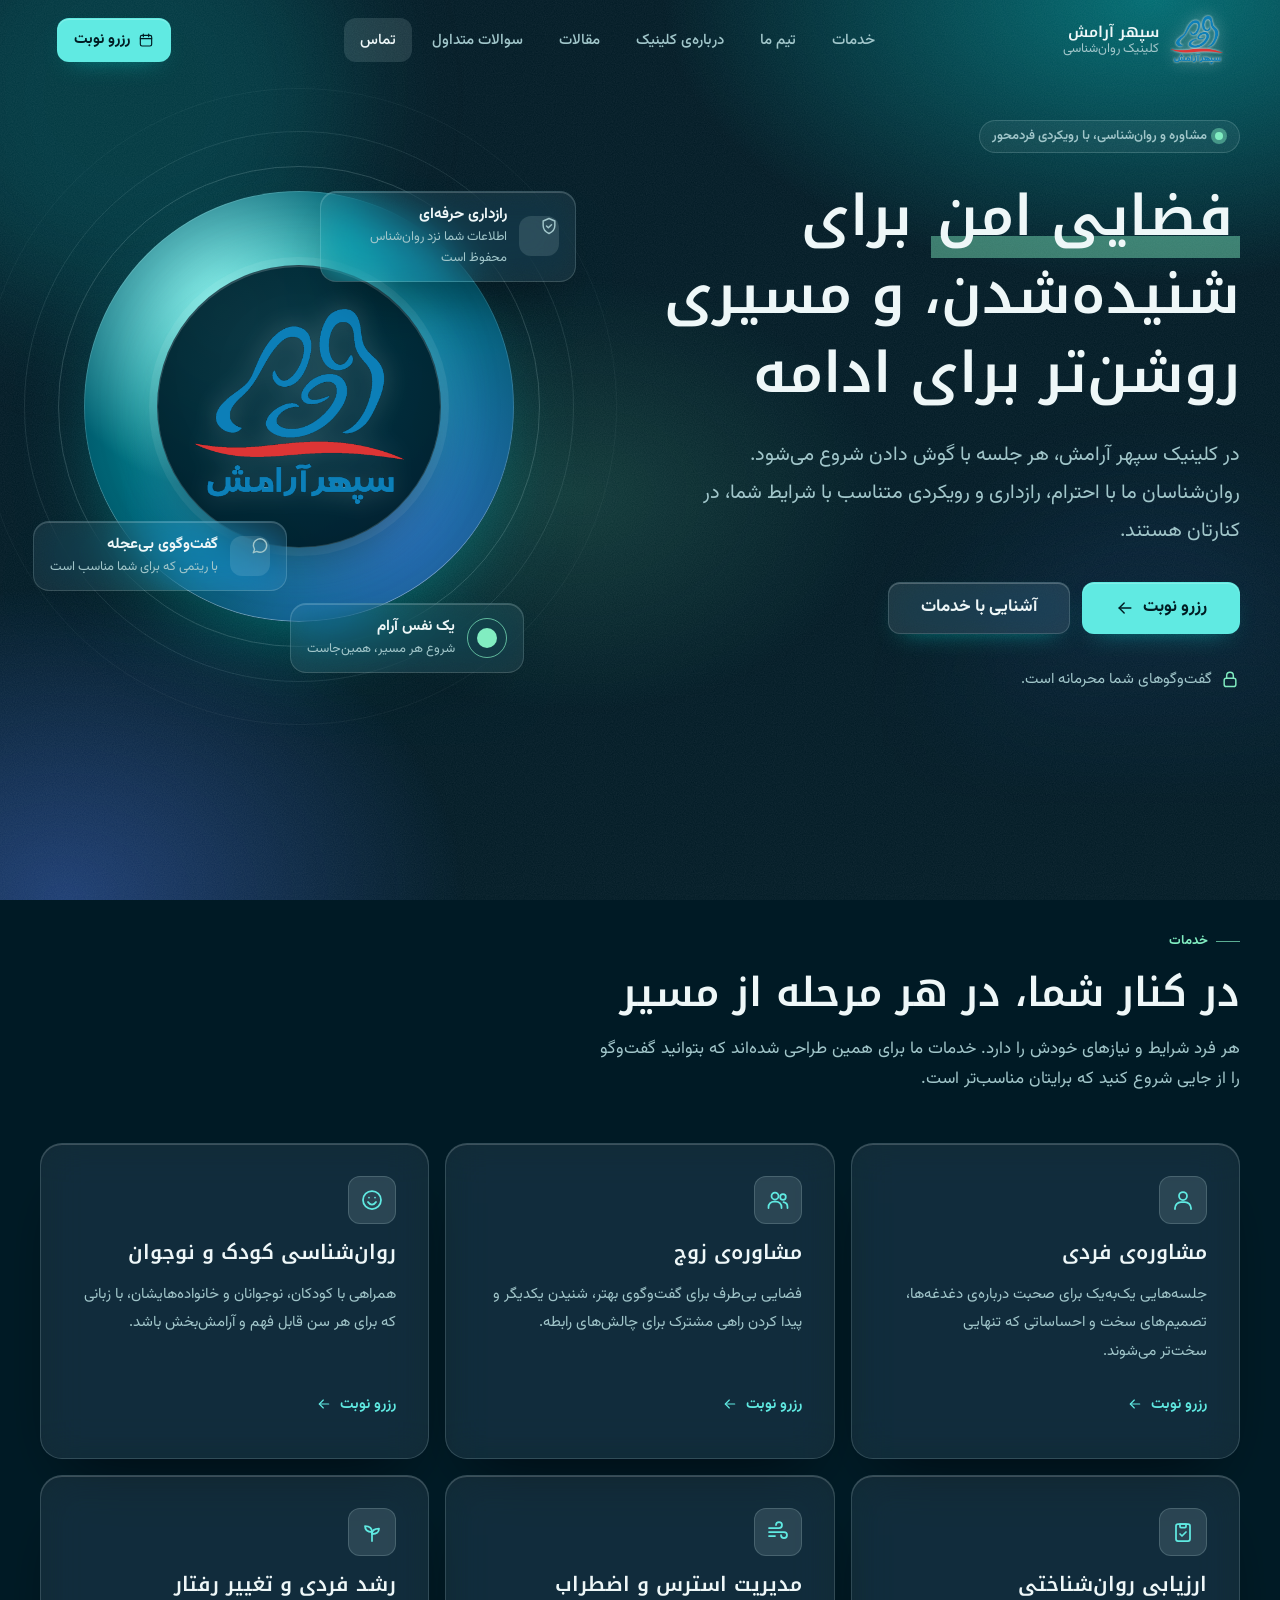
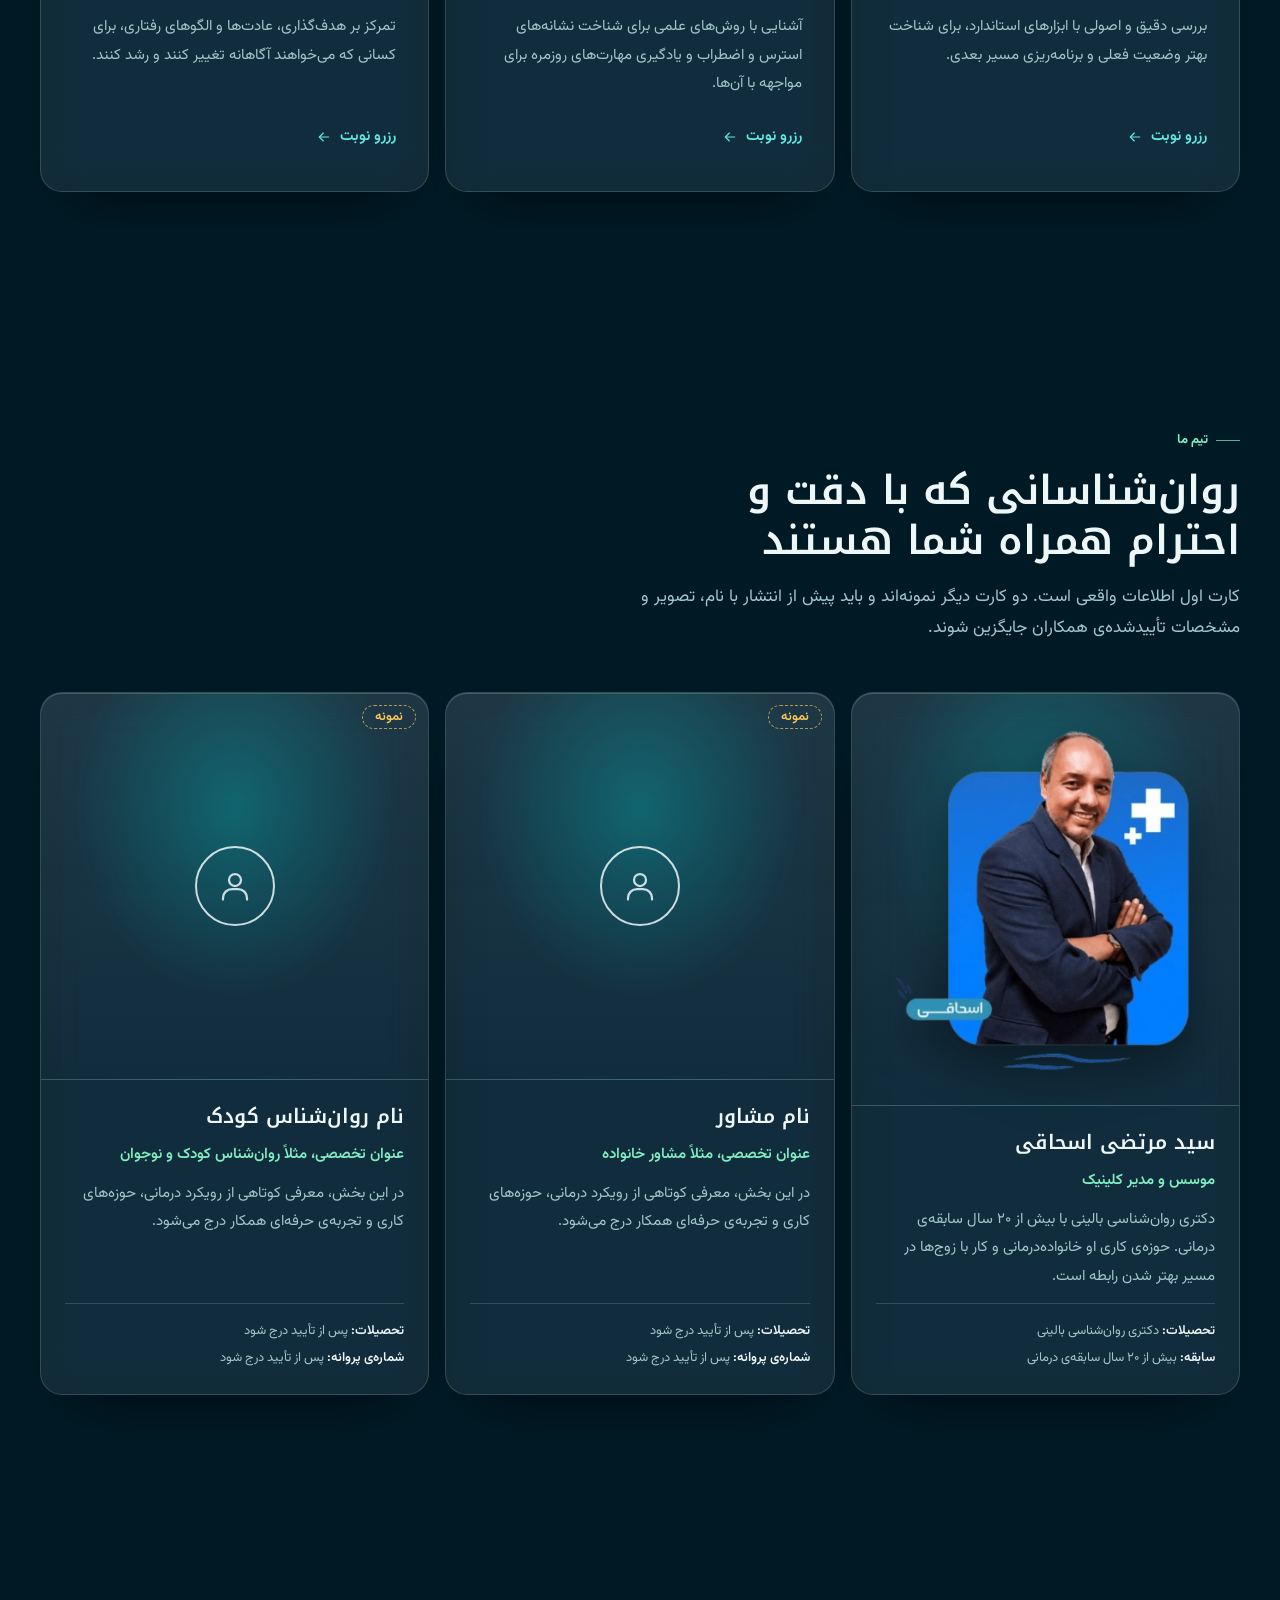
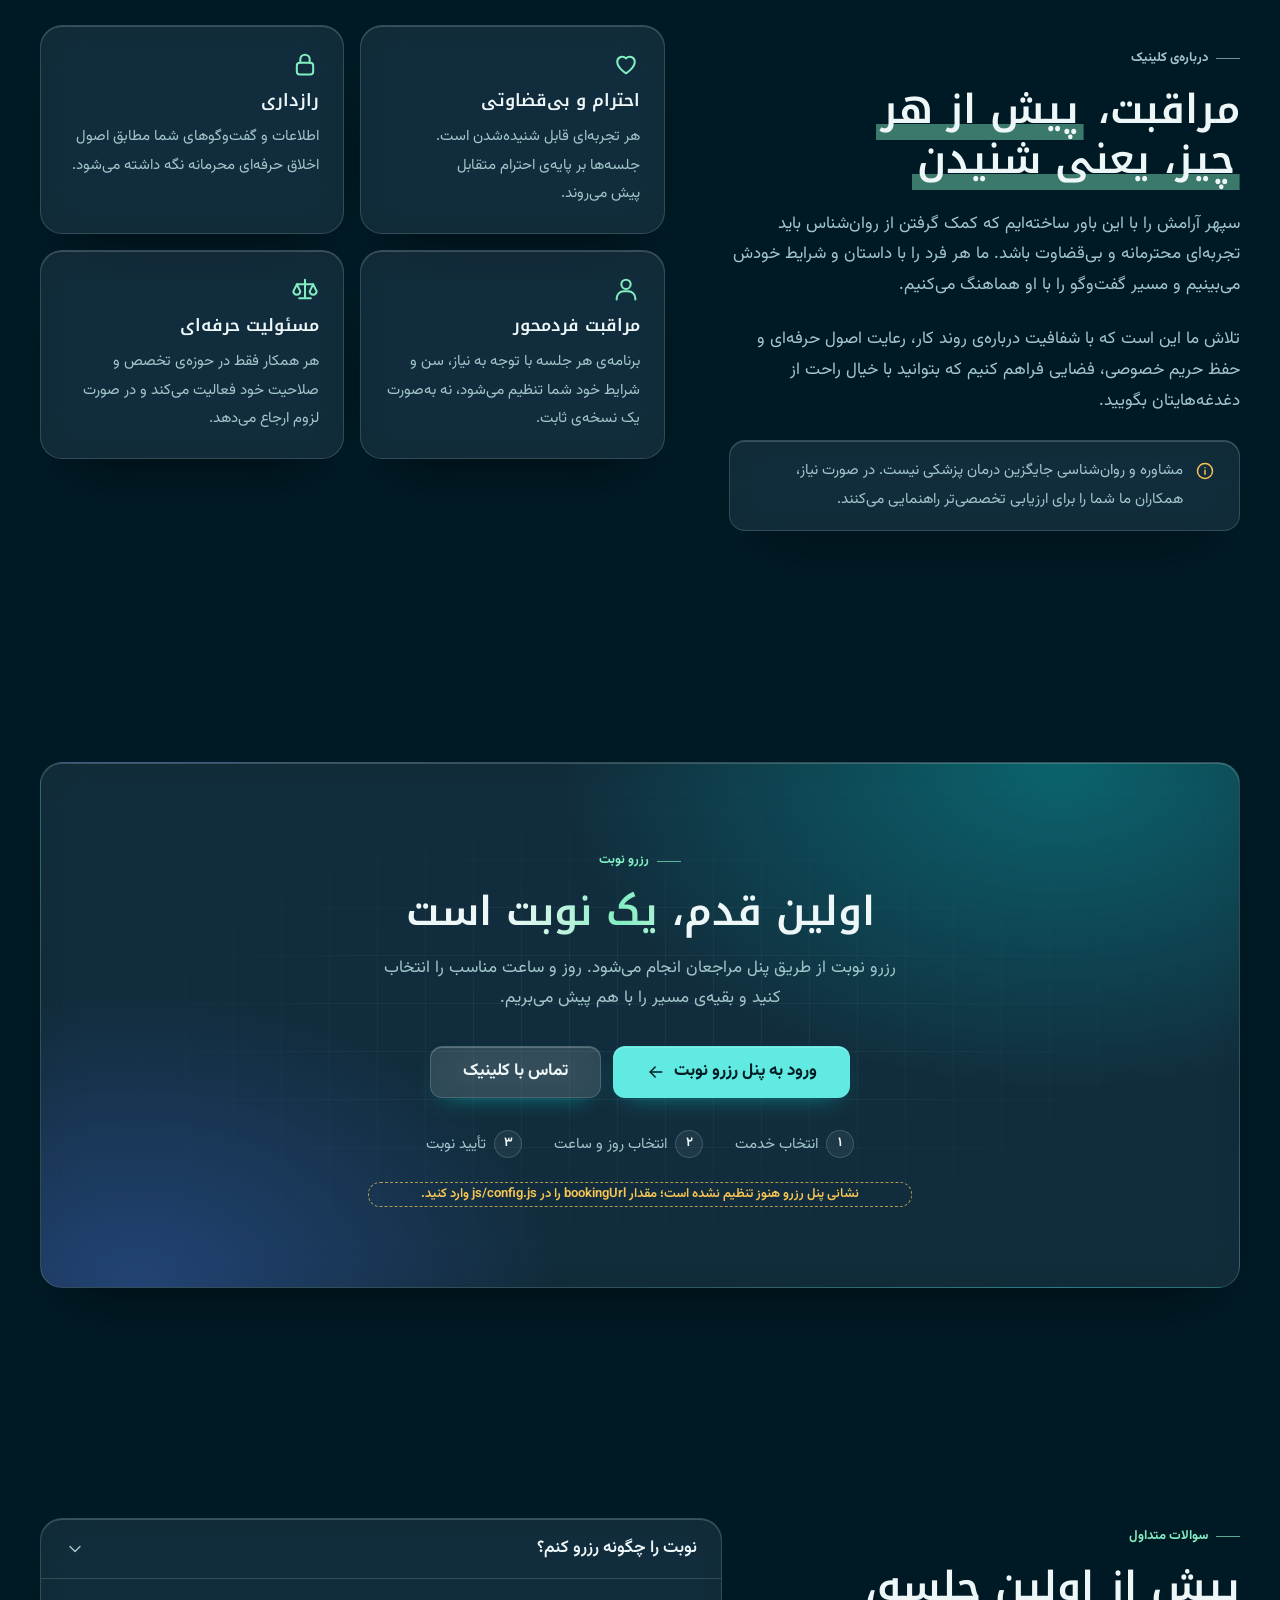
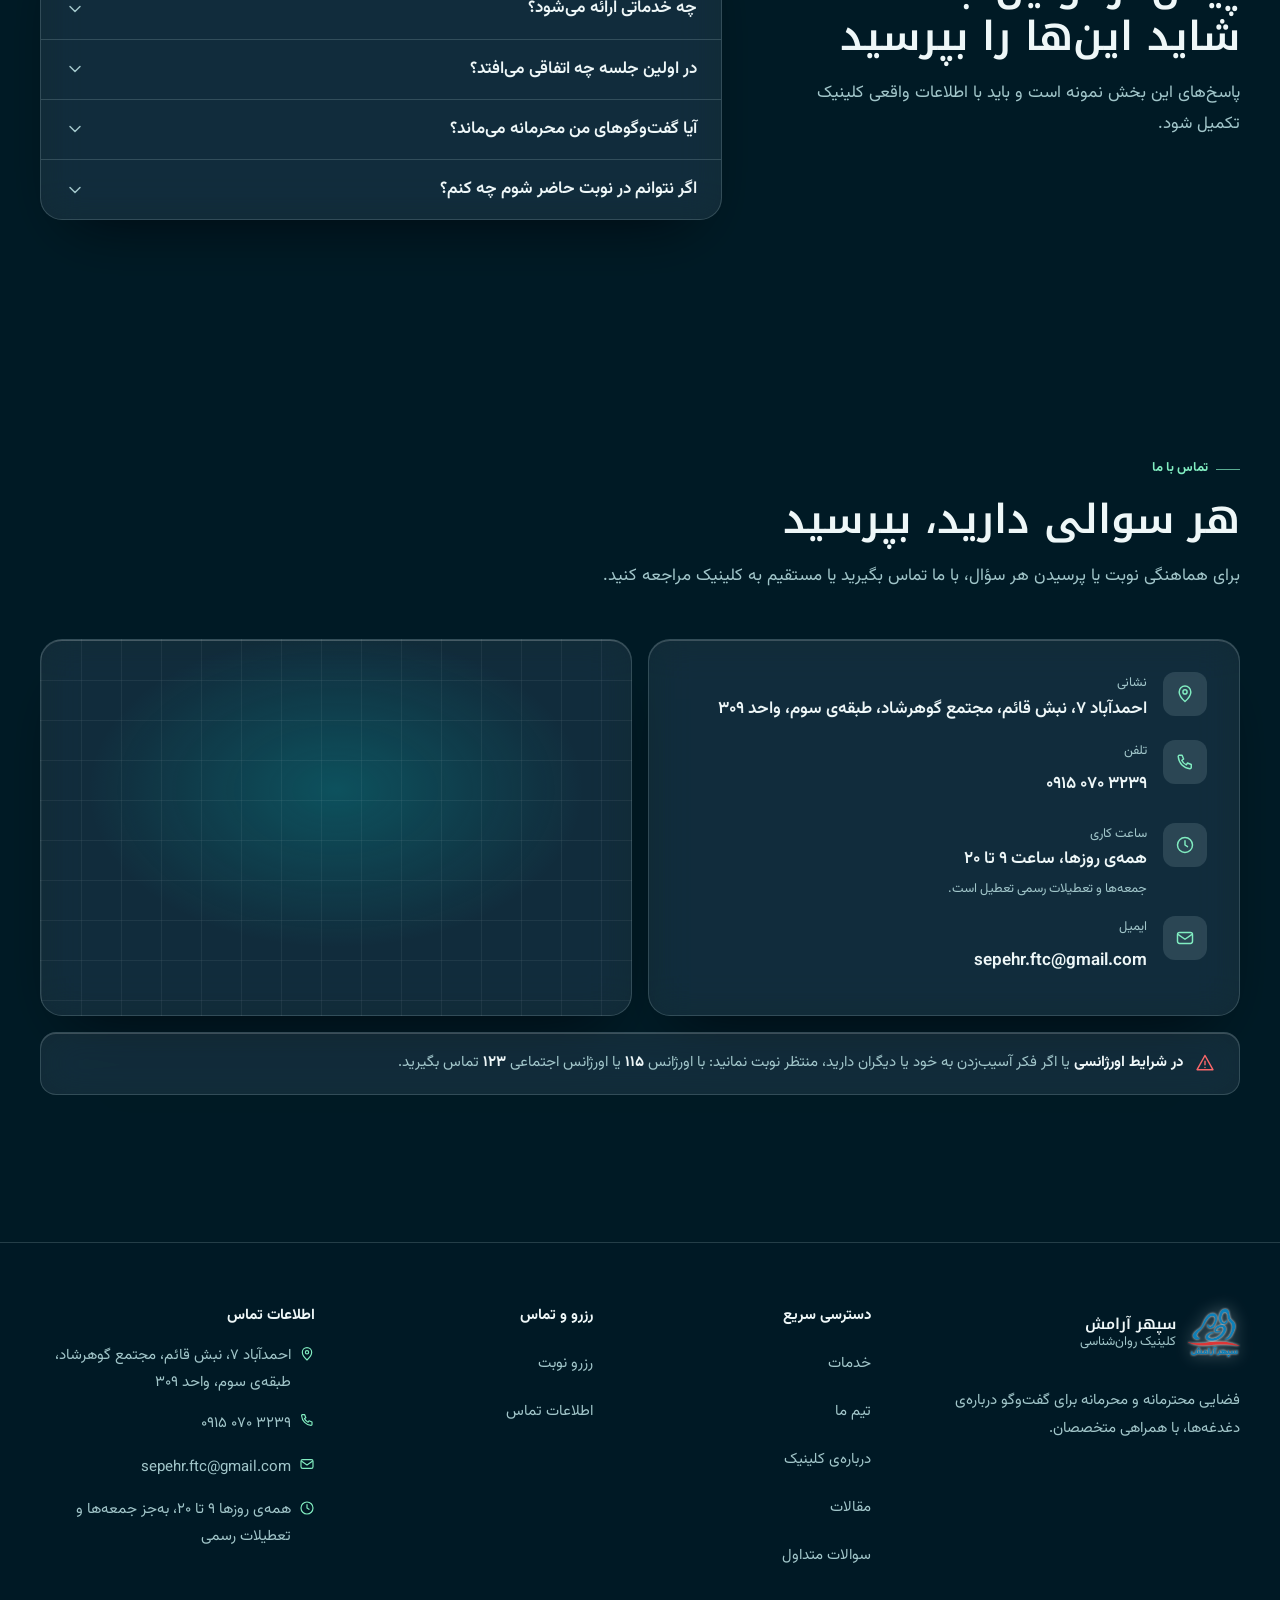
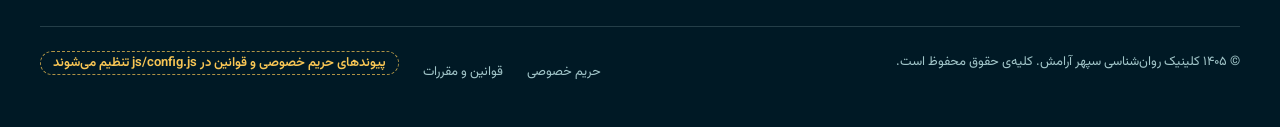
==== commit 07a2d9d1: "update" ====
--- a/index.html
+++ b/index.html
@@ -65,6 +65,7 @@
             <li><a class="nav__link" href="#services">خدمات</a></li>
             <li><a class="nav__link" href="#team">تیم ما</a></li>
             <li><a class="nav__link" href="#about">درباره‌ی کلینیک</a></li>
+            <li><a class="nav__link" href="blog.html">مقالات</a></li>
             <li><a class="nav__link" href="#faq">سوالات متداول</a></li>
             <li><a class="nav__link" href="#contact">تماس</a></li>
             <li class="nav__cta"><a class="btn btn--primary" href="#appointment" data-link="booking">رزرو نوبت</a></li>
@@ -448,6 +449,7 @@
             <li><a href="#services">خدمات</a></li>
             <li><a href="#team">تیم ما</a></li>
             <li><a href="#about">درباره‌ی کلینیک</a></li>
+            <li><a href="blog.html">مقالات</a></li>
             <li><a href="#faq">سوالات متداول</a></li>
           </ul>
         </nav>
--- a/css/styles.css
+++ b/css/styles.css
@@ -561,3 +561,52 @@
   .btn--primary { border-color: ButtonText; }
   .card { border-color: CanvasText; }
 }
+
+/* 18. BLOG ---------------------------------------------------------------- */
+.page-head { position: relative; padding-block: calc(var(--header-h) + var(--space-16)) var(--space-8); overflow: clip; }
+.page-head .section-head { max-inline-size: 46rem; margin-block-end: 0; }
+.page-head h1 { font-size: var(--fs-xl); line-height: 1.4; }
+.page-head .placeholder-tag { margin-block-start: var(--space-6); }
+.blog { padding-block-start: var(--space-8); }
+
+.post-meta { display: flex; flex-wrap: wrap; align-items: center; gap: var(--space-1) var(--space-3); font-size: var(--fs-xs); line-height: 1.75; color: var(--muted-foreground); }
+.post-meta > * + *::before { content: "·"; margin-inline-end: var(--space-3); opacity: 0.6; }
+.post-meta__cat { color: var(--brand); font-weight: 700; }
+
+.post-card__media { position: relative; overflow: hidden; aspect-ratio: 8 / 5; background: var(--muted); border-block-end: var(--line) var(--line-style) var(--border); }
+.post-card__media img { inline-size: 100%; block-size: 100%; object-fit: cover; transition: transform 700ms var(--motion-ease); }
+.post-card__excerpt { color: var(--muted-foreground); font-size: var(--fs-sm); line-height: 1.95; }
+
+/* دکمه‌ی «ادامه‌ی مطلب» عمداً غیرفعال است تا صفحه‌ی تک‌مطلب ساخته شود (در وردپرس: <a href="<?php the_permalink(); ?>">) */
+.post-more { display: inline-flex; align-items: center; gap: var(--space-2); min-block-size: 2.75rem; font-size: var(--fs-sm); font-weight: 600; color: var(--primary); cursor: default; user-select: none; }
+
+.post-featured { display: grid; grid-template-columns: minmax(0, 1.15fr) minmax(0, 1fr); overflow: hidden; margin-block-end: var(--space-4); }
+.post-featured__media { aspect-ratio: auto; min-block-size: 22rem; border-block-end: 0; border-inline-end: var(--line) var(--line-style) var(--border); }
+.post-featured__body { display: flex; flex-direction: column; justify-content: center; align-items: flex-start; gap: var(--space-4); padding: clamp(var(--space-6), 4vw, var(--space-12)); }
+.post-featured__title { font-size: var(--fs-xl); line-height: 1.45; }
+
+.post-grid { display: grid; grid-template-columns: repeat(3, minmax(0, 1fr)); gap: var(--space-4); }
+.post-card { display: flex; flex-direction: column; overflow: hidden; block-size: 100%; transition: transform var(--motion) var(--motion-ease), border-color var(--motion) var(--motion-ease); }
+.post-card__body { display: flex; flex-direction: column; align-items: flex-start; gap: var(--space-3); padding: var(--space-6); flex: 1; }
+.post-card__title { font-size: var(--fs-lg); line-height: 1.55; }
+.post-card__excerpt { flex: 1; }
+.post-card:hover, .post-featured:hover { border-color: var(--input); }
+.post-card:hover .post-card__media img, .post-featured:hover .post-card__media img { transform: scale(1.04); }
+.post-card:hover { transform: translateY(-4px); }
+
+@media (max-width: 64rem) {
+  .post-grid { grid-template-columns: repeat(2, minmax(0, 1fr)); }
+  .post-featured { grid-template-columns: 1fr; }
+  .post-featured__media { min-block-size: 0; aspect-ratio: 16 / 9; border-inline-end: 0; border-block-end: var(--line) var(--line-style) var(--border); }
+}
+@media (max-width: 40rem) {
+  .page-head { padding-block-start: calc(var(--header-h) + var(--space-12)); }
+  .post-grid { grid-template-columns: 1fr; }
+  .post-card__body { padding: var(--space-4) var(--space-4) var(--space-6); }
+  .post-featured__body { padding: var(--space-6) var(--space-4); }
+}
+@media (prefers-reduced-motion: reduce) {
+  .post-card__media img { transition: none; }
+  .post-card:hover { transform: none; }
+  .post-card:hover .post-card__media img, .post-featured:hover .post-card__media img { transform: none; }
+}
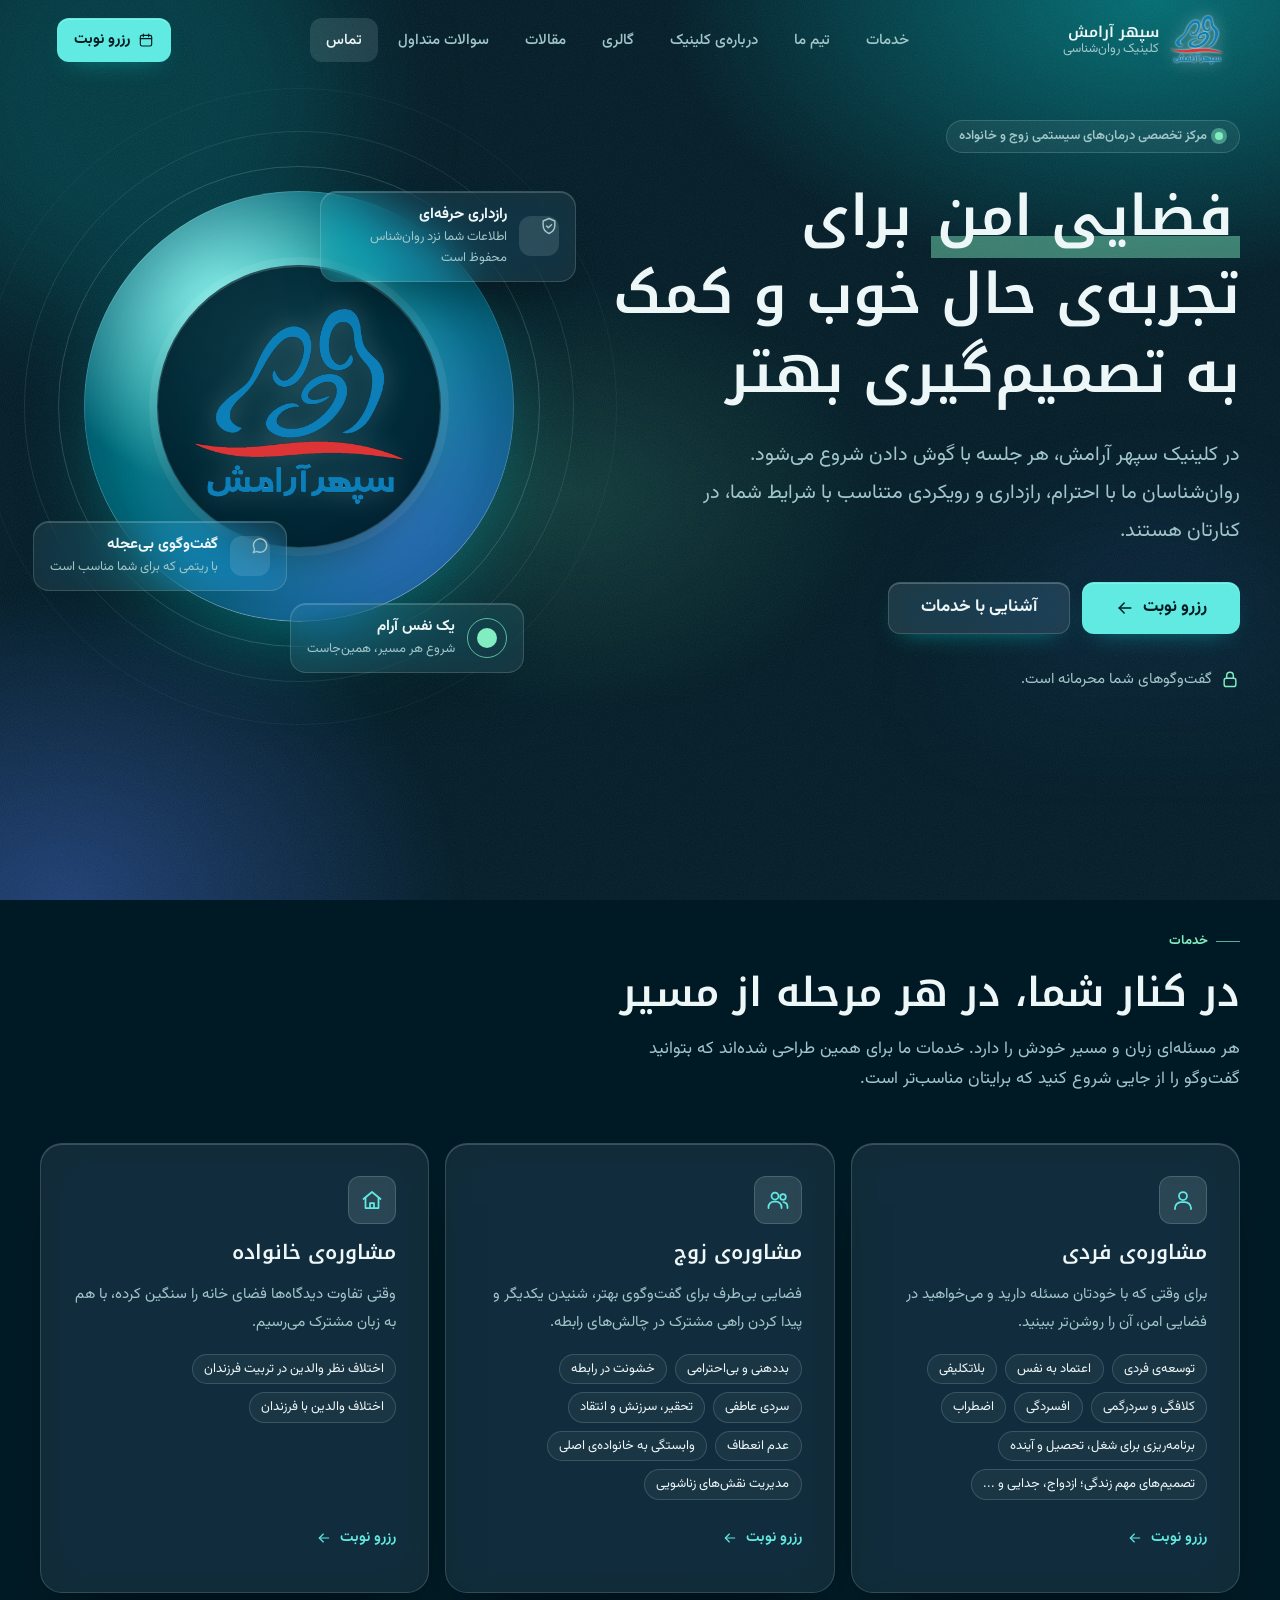
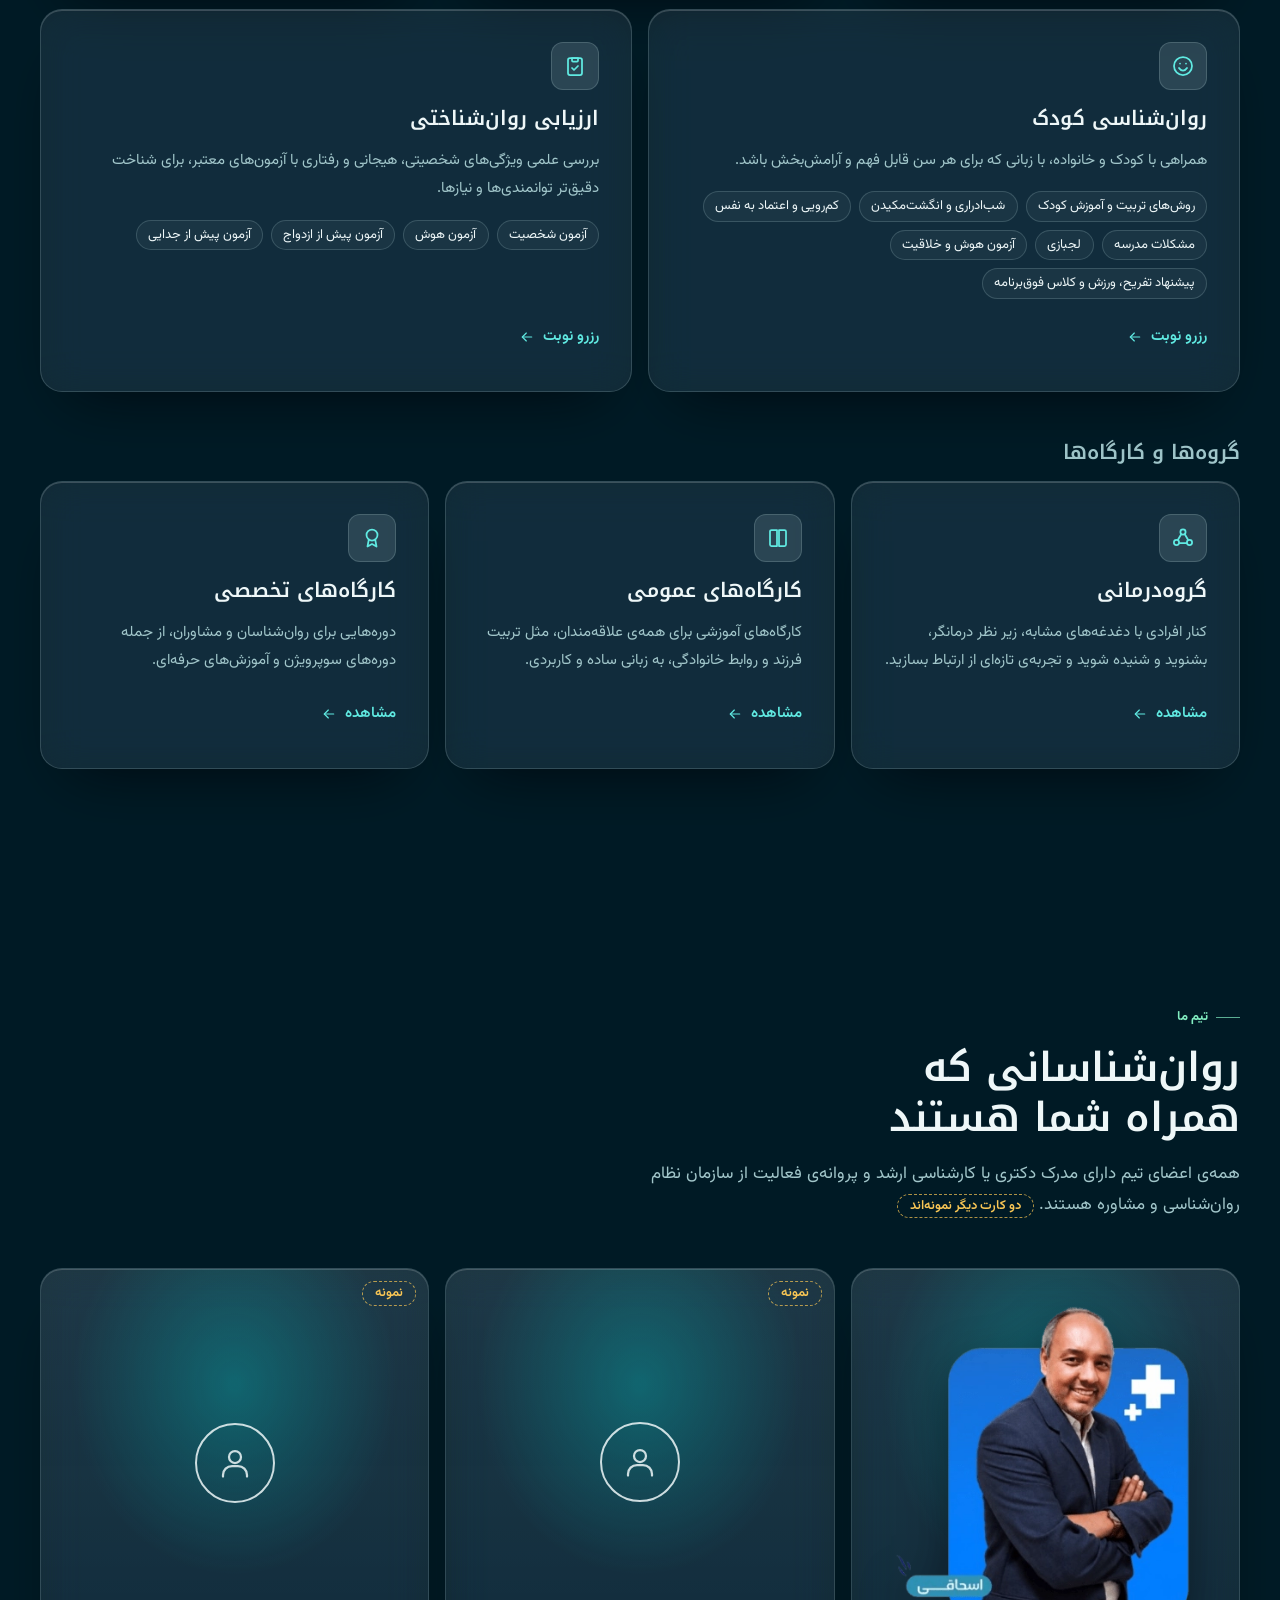
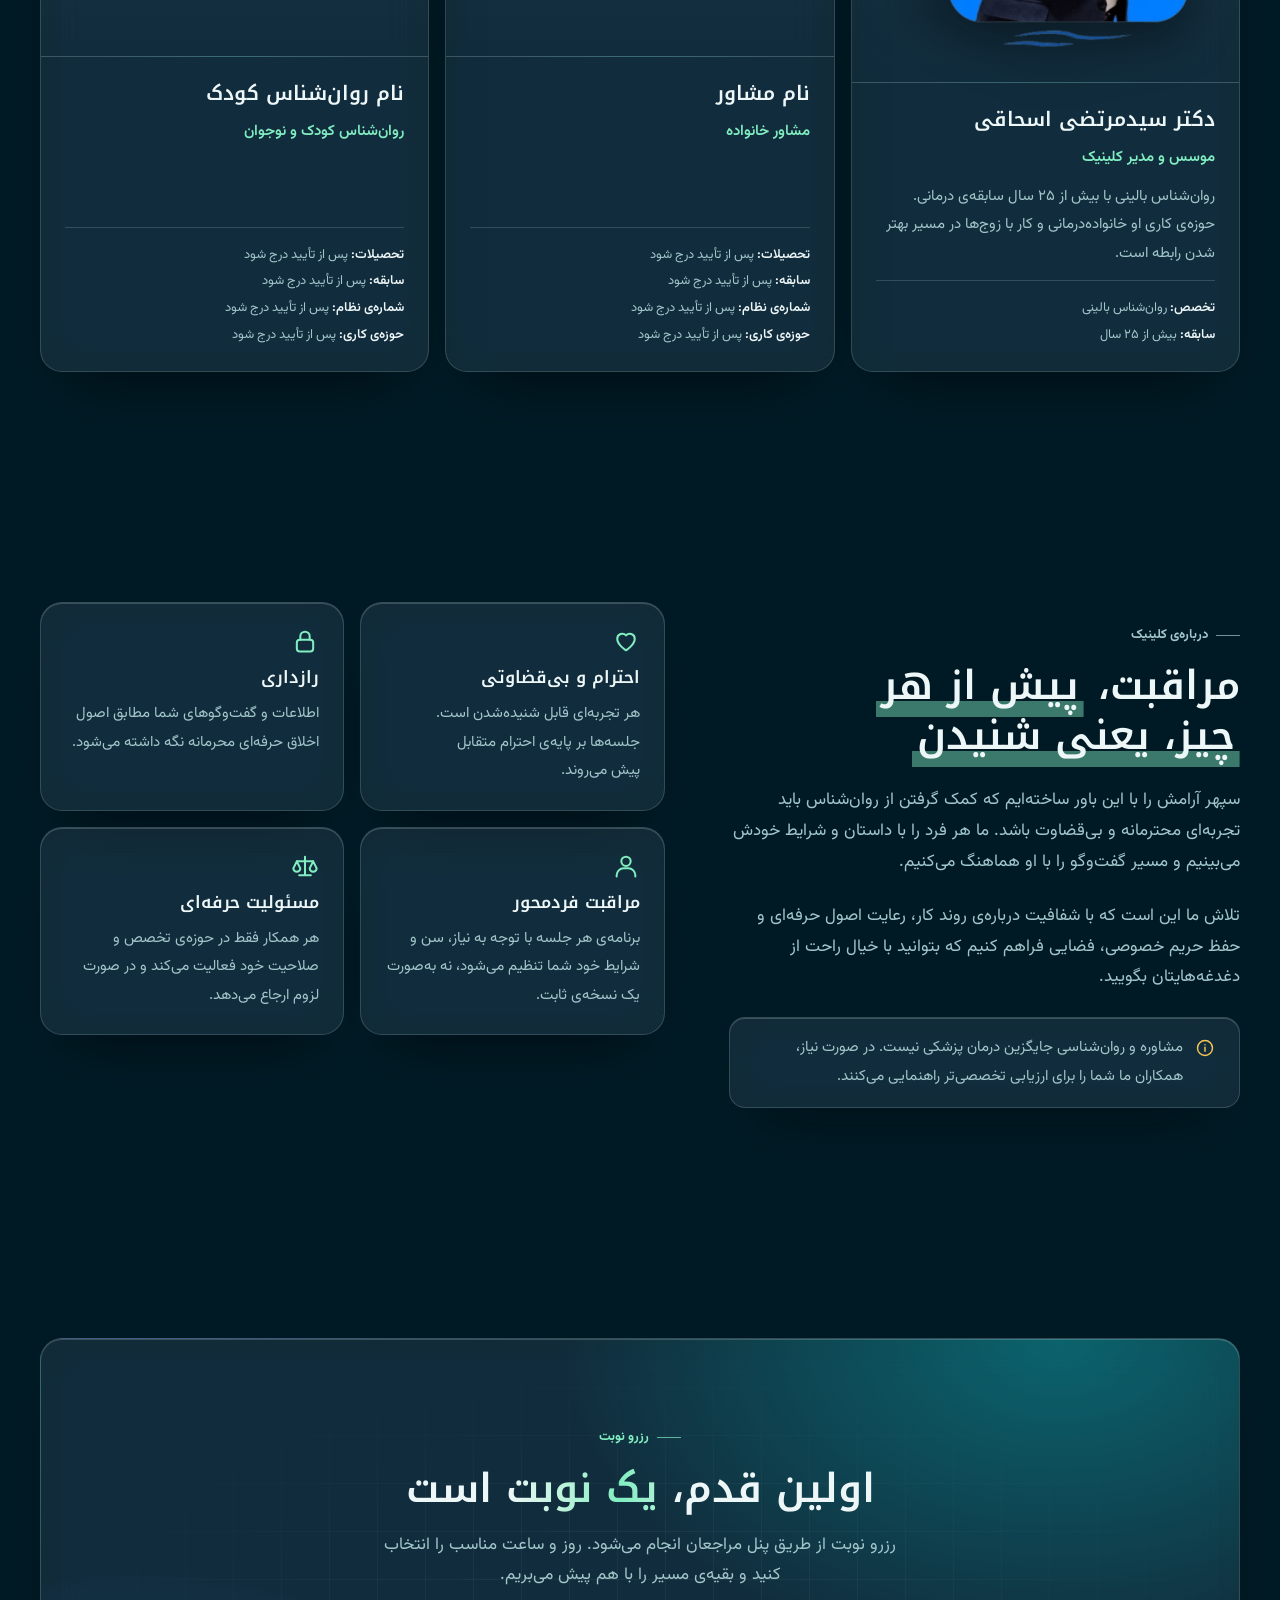
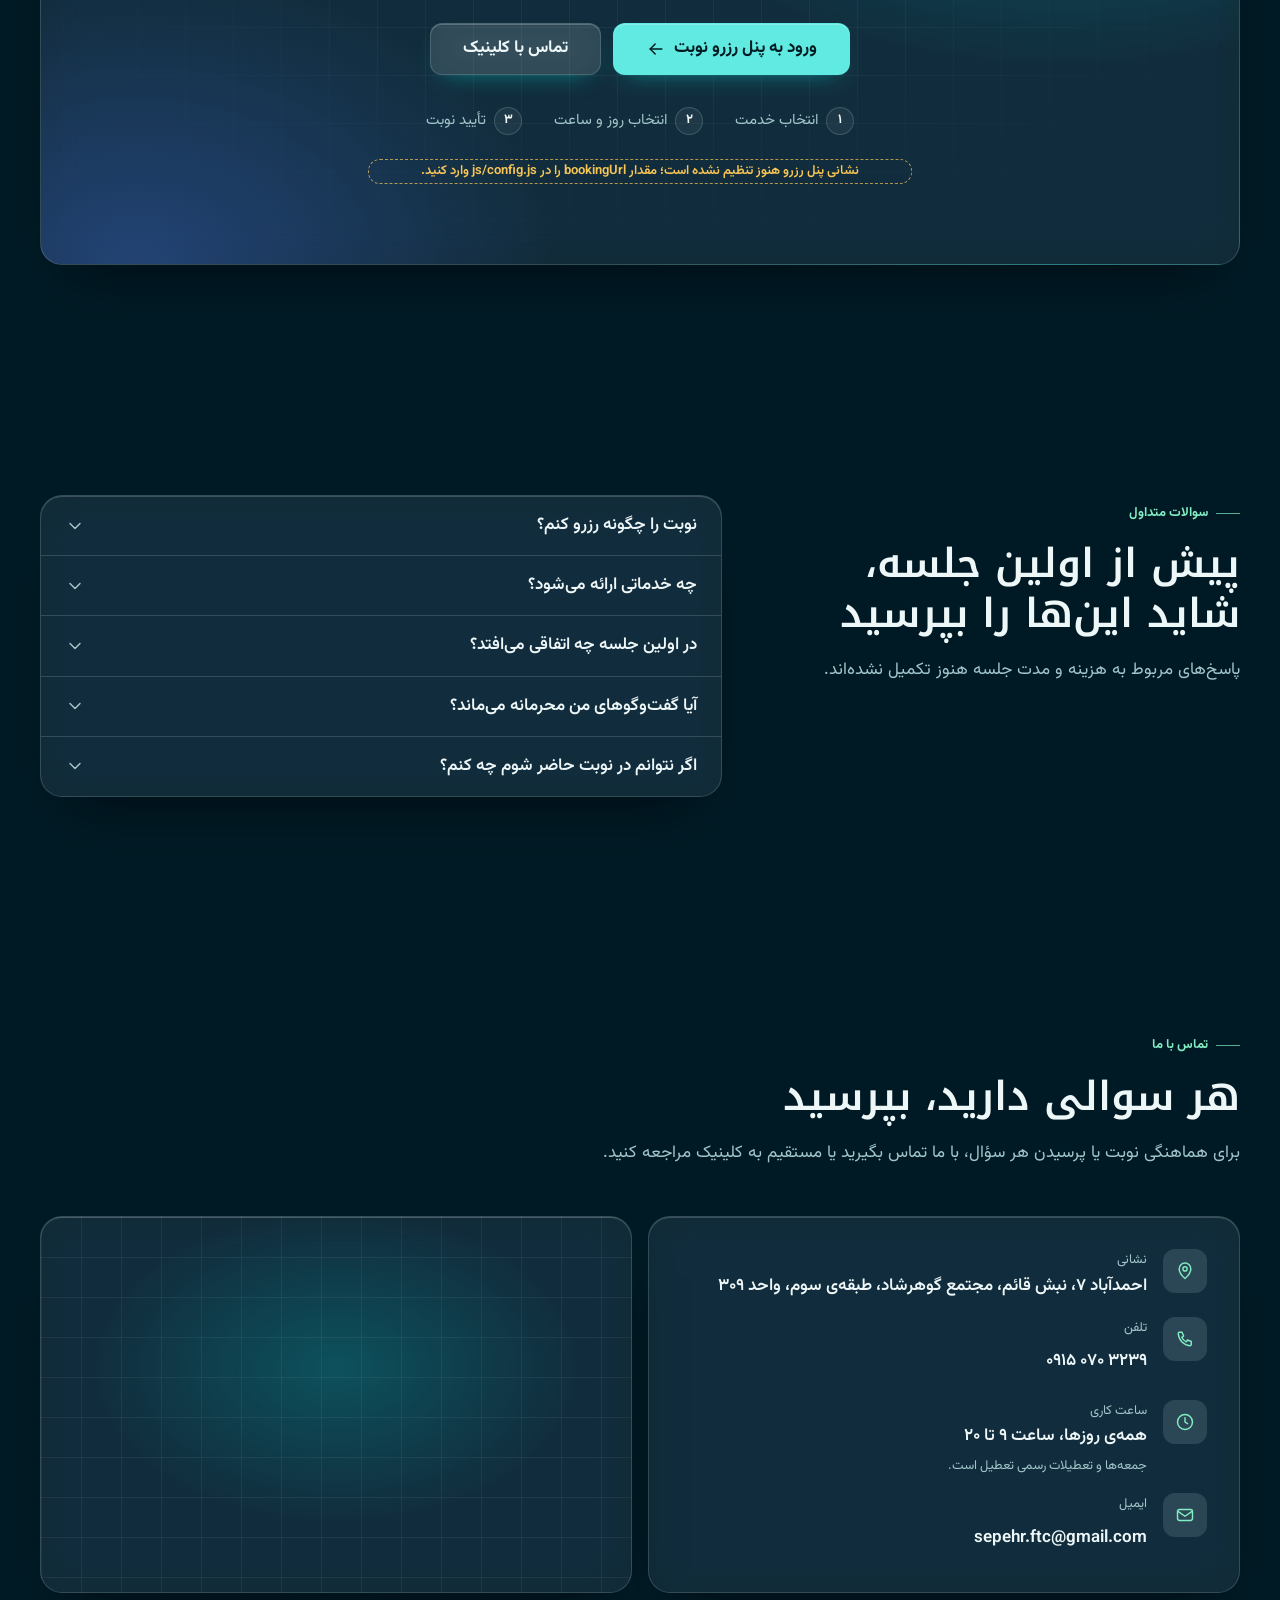
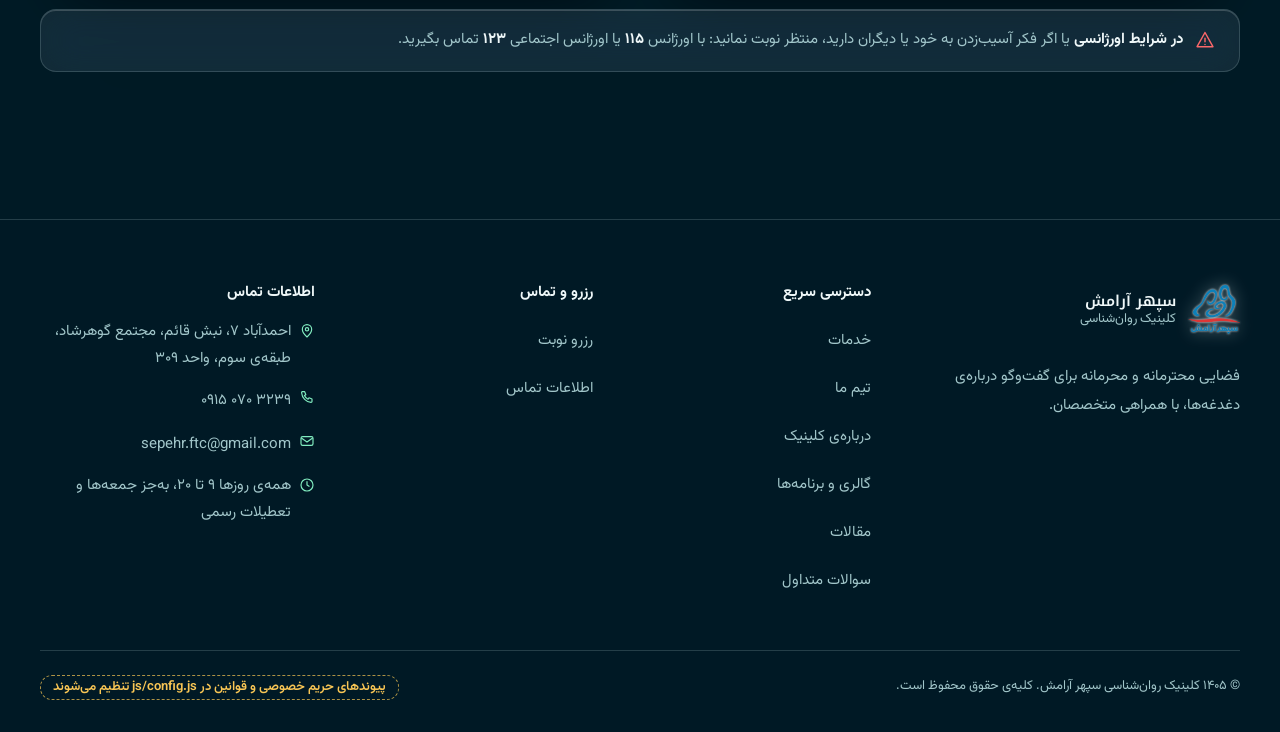
==== commit 1b4119a7: "update2" ====
--- a/index.html
+++ b/index.html
@@ -4,7 +4,7 @@
   <meta charset="utf-8">
   <meta name="viewport" content="width=device-width, initial-scale=1">
   <title>کلینیک روان‌شناسی سپهر آرامش</title>
-  <meta name="description" content="کلینیک روان‌شناسی سپهر آرامش؛ مشاوره و روان‌شناسی فردی، زوج، کودک و نوجوان با رویکردی محترمانه، محرمانه و متناسب با شرایط هر فرد.">
+  <meta name="description" content="کلینیک روان‌شناسی سپهر آرامش؛ مرکز تخصصی درمان‌های سیستمی زوج و خانواده، با خدمات مشاوره‌ی فردی، زوج، خانواده و کودک، گروه‌درمانی و کارگاه‌های آموزشی.">
   <meta name="theme-color" content="#0d2a3a">
 
   <!-- حالت JS و failsafe: اگر اسکریپت اصلی تا ۴ ثانیه آماده نشود، همه‌ی محتوا نمایش داده می‌شود -->
@@ -44,6 +44,10 @@
       <symbol id="i-scale" viewBox="0 0 24 24"><path d="M12 4v16M7 20h10M5 8h14"/><path d="m5 8-3 6a3 3 0 0 0 6 0L5 8zM19 8l-3 6a3 3 0 0 0 6 0l-3-6z"/></symbol>
       <symbol id="i-chevron-down" viewBox="0 0 24 24"><path d="m6 9 6 6 6-6"/></symbol>
       <symbol id="i-alert" viewBox="0 0 24 24"><path d="M12 3 2.5 20h19L12 3z"/><path d="M12 10v4M12 17.5h.01"/></symbol>
+      <symbol id="i-home" viewBox="0 0 24 24"><path d="M3.5 11 12 4l8.5 7"/><path d="M5.5 9.5V20h13V9.5"/><path d="M10 20v-5h4v5"/></symbol>
+      <symbol id="i-group" viewBox="0 0 24 24"><circle cx="12" cy="6" r="2.6"/><circle cx="5.5" cy="16.5" r="2.6"/><circle cx="18.5" cy="16.5" r="2.6"/><path d="M10.2 8.3 6.8 14M13.8 8.3l3.4 5.7M8.2 17h7.6"/></symbol>
+      <symbol id="i-book" viewBox="0 0 24 24"><path d="M4 5.5A1.5 1.5 0 0 1 5.5 4H11v16H5.5A1.5 1.5 0 0 1 4 18.5v-13z"/><path d="M20 5.5A1.5 1.5 0 0 0 18.5 4H13v16h5.5a1.5 1.5 0 0 0 1.5-1.5v-13z"/></symbol>
+      <symbol id="i-award" viewBox="0 0 24 24"><circle cx="12" cy="9" r="5.5"/><path d="m8.8 13.6-1.3 6.9 4.5-2.4 4.5 2.4-1.3-6.9"/></symbol>
       <symbol id="i-info" viewBox="0 0 24 24"><circle cx="12" cy="12" r="9"/><path d="M12 11v5M12 8h.01"/></symbol>
     </defs>
   </svg>
@@ -65,6 +69,7 @@
             <li><a class="nav__link" href="#services">خدمات</a></li>
             <li><a class="nav__link" href="#team">تیم ما</a></li>
             <li><a class="nav__link" href="#about">درباره‌ی کلینیک</a></li>
+            <li><a class="nav__link" href="gallery.html">گالری</a></li>
             <li><a class="nav__link" href="blog.html">مقالات</a></li>
             <li><a class="nav__link" href="#faq">سوالات متداول</a></li>
             <li><a class="nav__link" href="#contact">تماس</a></li>
@@ -92,10 +97,10 @@
       <div class="hero__aurora" aria-hidden="true"><i></i><i></i></div>
       <div class="container hero__grid">
         <div class="hero__copy">
-          <p class="hero__badge reveal"><i aria-hidden="true"></i>مشاوره و روان‌شناسی، با رویکردی فردمحور</p>
+          <p class="hero__badge reveal"><i aria-hidden="true"></i>مرکز تخصصی درمان‌های سیستمی زوج و خانواده</p>
 
           <h1 id="hero-title" data-split>
-            <span class="hl">فضایی امن</span> برای شنیده‌شدن، و مسیری روشن‌تر برای ادامه
+            <span class="hl">فضایی امن</span> برای تجربه‌ی حال خوب و کمک به تصمیم‌گیری بهتر
           </h1>
 
           <p class="hero__lead stream" data-stream>
@@ -144,45 +149,66 @@
         <div class="section-head reveal">
           <p class="eyebrow">خدمات</p>
           <h2 id="services-title">در کنار شما، در هر مرحله از مسیر</h2>
-          <p class="lead">هر فرد شرایط و نیازهای خودش را دارد. خدمات ما برای همین طراحی شده‌اند که بتوانید گفت‌وگو را از جایی شروع کنید که برایتان مناسب‌تر است.</p>
+          <p class="lead">هر مسئله‌ای زبان و مسیر خودش را دارد. خدمات ما برای همین طراحی شده‌اند که بتوانید گفت‌وگو را از جایی شروع کنید که برایتان مناسب‌تر است.</p>
         </div>
 
         <ul class="services__grid" data-stagger>
-          <li class="service card reveal">
+          <li class="service card reveal service--s2">
             <span class="service__icon"><svg class="icon icon--lg" aria-hidden="true"><use href="#i-user"/></svg></span>
             <h3>مشاوره‌ی فردی</h3>
-            <p>جلسه‌هایی یک‌به‌یک برای صحبت درباره‌ی دغدغه‌ها، تصمیم‌های سخت و احساساتی که تنهایی سخت‌تر می‌شوند.</p>
+            <p>برای وقتی که با خودتان مسئله دارید و می‌خواهید در فضایی امن، آن را روشن‌تر ببینید.</p>
+            <ul class="service__topics" aria-label="موضوعات"><li>توسعه‌ی فردی</li><li>اعتماد به نفس</li><li>بلاتکلیفی</li><li>کلافگی و سردرگمی</li><li>افسردگی</li><li>اضطراب</li><li>برنامه‌ریزی برای شغل، تحصیل و آینده</li><li>تصمیم‌های مهم زندگی؛ ازدواج، جدایی و ...</li></ul>
             <a class="service__link" href="#appointment" data-link="booking">رزرو نوبت <svg class="icon icon--sm" aria-hidden="true"><use href="#i-arrow-left"/></svg></a>
           </li>
-          <li class="service card reveal">
+          <li class="service card reveal service--s2">
             <span class="service__icon"><svg class="icon icon--lg" aria-hidden="true"><use href="#i-users"/></svg></span>
             <h3>مشاوره‌ی زوج</h3>
-            <p>فضایی بی‌طرف برای گفت‌وگوی بهتر، شنیدن یکدیگر و پیدا کردن راهی مشترک برای چالش‌های رابطه.</p>
+            <p>فضایی بی‌طرف برای گفت‌وگوی بهتر، شنیدن یکدیگر و پیدا کردن راهی مشترک در چالش‌های رابطه.</p>
+            <ul class="service__topics" aria-label="موضوعات"><li>بددهنی و بی‌احترامی</li><li>خشونت در رابطه</li><li>سردی عاطفی</li><li>تحقیر، سرزنش و انتقاد</li><li>عدم انعطاف</li><li>وابستگی به خانواده‌ی اصلی</li><li>مدیریت نقش‌های زناشویی</li></ul>
             <a class="service__link" href="#appointment" data-link="booking">رزرو نوبت <svg class="icon icon--sm" aria-hidden="true"><use href="#i-arrow-left"/></svg></a>
           </li>
-          <li class="service card reveal">
+          <li class="service card reveal service--s2">
+            <span class="service__icon"><svg class="icon icon--lg" aria-hidden="true"><use href="#i-home"/></svg></span>
+            <h3>مشاوره‌ی خانواده</h3>
+            <p>وقتی تفاوت دیدگاه‌ها فضای خانه را سنگین کرده، با هم به زبان مشترک می‌رسیم.</p>
+            <ul class="service__topics" aria-label="موضوعات"><li>اختلاف نظر والدین در تربیت فرزندان</li><li>اختلاف والدین با فرزندان</li></ul>
+            <a class="service__link" href="#appointment" data-link="booking">رزرو نوبت <svg class="icon icon--sm" aria-hidden="true"><use href="#i-arrow-left"/></svg></a>
+          </li>
+          <li class="service card reveal service--s3">
             <span class="service__icon"><svg class="icon icon--lg" aria-hidden="true"><use href="#i-smile"/></svg></span>
-            <h3>روان‌شناسی کودک و نوجوان</h3>
-            <p>همراهی با کودکان، نوجوانان و خانواده‌هایشان، با زبانی که برای هر سن قابل فهم و آرامش‌بخش باشد.</p>
+            <h3>روان‌شناسی کودک</h3>
+            <p>همراهی با کودک و خانواده، با زبانی که برای هر سن قابل فهم و آرامش‌بخش باشد.</p>
+            <ul class="service__topics" aria-label="موضوعات"><li>روش‌های تربیت و آموزش کودک</li><li>شب‌ادراری و انگشت‌مکیدن</li><li>کم‌رویی و اعتماد به نفس</li><li>مشکلات مدرسه</li><li>لجبازی</li><li>آزمون هوش و خلاقیت</li><li>پیشنهاد تفریح، ورزش و کلاس فوق‌برنامه</li></ul>
             <a class="service__link" href="#appointment" data-link="booking">رزرو نوبت <svg class="icon icon--sm" aria-hidden="true"><use href="#i-arrow-left"/></svg></a>
           </li>
-          <li class="service card reveal">
+          <li class="service card reveal service--s3">
             <span class="service__icon"><svg class="icon icon--lg" aria-hidden="true"><use href="#i-clipboard"/></svg></span>
             <h3>ارزیابی روان‌شناختی</h3>
-            <p>بررسی دقیق و اصولی با ابزارهای استاندارد، برای شناخت بهتر وضعیت فعلی و برنامه‌ریزی مسیر بعدی.</p>
+            <p>بررسی علمی ویژگی‌های شخصیتی، هیجانی و رفتاری با آزمون‌های معتبر، برای شناخت دقیق‌تر توانمندی‌ها و نیازها.</p>
+            <ul class="service__topics" aria-label="موضوعات"><li>آزمون شخصیت</li><li>آزمون هوش</li><li>آزمون پیش از ازدواج</li><li>آزمون پیش از جدایی</li></ul>
             <a class="service__link" href="#appointment" data-link="booking">رزرو نوبت <svg class="icon icon--sm" aria-hidden="true"><use href="#i-arrow-left"/></svg></a>
           </li>
-          <li class="service card reveal">
-            <span class="service__icon"><svg class="icon icon--lg" aria-hidden="true"><use href="#i-wind"/></svg></span>
-            <h3>مدیریت استرس و اضطراب</h3>
-            <p>آشنایی با روش‌های علمی برای شناخت نشانه‌های استرس و اضطراب و یادگیری مهارت‌های روزمره برای مواجهه با آن‌ها.</p>
-            <a class="service__link" href="#appointment" data-link="booking">رزرو نوبت <svg class="icon icon--sm" aria-hidden="true"><use href="#i-arrow-left"/></svg></a>
-          </li>
-          <li class="service card reveal">
-            <span class="service__icon"><svg class="icon icon--lg" aria-hidden="true"><use href="#i-sprout"/></svg></span>
-            <h3>رشد فردی و تغییر رفتار</h3>
-            <p>تمرکز بر هدف‌گذاری، عادت‌ها و الگوهای رفتاری، برای کسانی که می‌خواهند آگاهانه تغییر کنند و رشد کنند.</p>
-            <a class="service__link" href="#appointment" data-link="booking">رزرو نوبت <svg class="icon icon--sm" aria-hidden="true"><use href="#i-arrow-left"/></svg></a>
+        </ul>
+
+        <h3 class="services__label reveal">گروه‌ها و کارگاه‌ها</h3>
+        <ul class="services__grid" data-stagger>
+          <li class="service card reveal service--s2">
+            <span class="service__icon"><svg class="icon icon--lg" aria-hidden="true"><use href="#i-group"/></svg></span>
+            <h3>گروه‌درمانی</h3>
+            <p>کنار افرادی با دغدغه‌های مشابه، زیر نظر درمانگر، بشنوید و شنیده شوید و تجربه‌ی تازه‌ای از ارتباط بسازید.</p>
+            <a class="service__link" href="gallery.html#group">مشاهده <svg class="icon icon--sm" aria-hidden="true"><use href="#i-arrow-left"/></svg></a>
+          </li>
+          <li class="service card reveal service--s2">
+            <span class="service__icon"><svg class="icon icon--lg" aria-hidden="true"><use href="#i-book"/></svg></span>
+            <h3>کارگاه‌های عمومی</h3>
+            <p>کارگاه‌های آموزشی برای همه‌ی علاقه‌مندان، مثل تربیت فرزند و روابط خانوادگی، به زبانی ساده و کاربردی.</p>
+            <a class="service__link" href="gallery.html#public">مشاهده <svg class="icon icon--sm" aria-hidden="true"><use href="#i-arrow-left"/></svg></a>
+          </li>
+          <li class="service card reveal service--s2">
+            <span class="service__icon"><svg class="icon icon--lg" aria-hidden="true"><use href="#i-award"/></svg></span>
+            <h3>کارگاه‌های تخصصی</h3>
+            <p>دوره‌هایی برای روان‌شناسان و مشاوران، از جمله دوره‌های سوپرویژن و آموزش‌های حرفه‌ای.</p>
+            <a class="service__link" href="gallery.html#specialized">مشاهده <svg class="icon icon--sm" aria-hidden="true"><use href="#i-arrow-left"/></svg></a>
           </li>
         </ul>
       </div>
@@ -193,22 +219,22 @@
       <div class="container">
         <div class="section-head reveal">
           <p class="eyebrow">تیم ما</p>
-          <h2 id="team-title">روان‌شناسانی که با دقت و احترام همراه شما هستند</h2>
-          <p class="lead">کارت اول اطلاعات واقعی است. دو کارت دیگر نمونه‌اند و باید پیش از انتشار با نام، تصویر و مشخصات تأییدشده‌ی همکاران جایگزین شوند.</p>
+          <h2 id="team-title">روان‌شناسانی که همراه شما هستند</h2>
+          <p class="lead">همه‌ی اعضای تیم دارای مدرک دکتری یا کارشناسی ارشد و پروانه‌ی فعالیت از سازمان نظام روان‌شناسی و مشاوره هستند. <span class="placeholder-tag">دو کارت دیگر نمونه‌اند</span></p>
         </div>
 
         <ul class="team__grid" data-stagger>
           <li class="member card reveal">
             <div class="member__photo member__photo--cutout">
-              <img src="assets/images/team-ishaghi.png" alt="سید مرتضی اسحاقی، موسس و مدیر کلینیک" width="413" height="442" loading="lazy" decoding="async">
+              <img src="assets/images/team-ishaghi.png" alt="دکتر سیدمرتضی اسحاقی، موسس و مدیر کلینیک" width="413" height="442" loading="lazy" decoding="async">
             </div>
             <div class="member__body">
-              <h3>سید مرتضی اسحاقی</h3>
+              <h3>دکتر سیدمرتضی اسحاقی</h3>
               <p class="member__role">موسس و مدیر کلینیک</p>
-              <p class="member__bio">دکتری روان‌شناسی بالینی با بیش از ۲۰ سال سابقه‌ی درمانی. حوزه‌ی کاری او خانواده‌درمانی و کار با زوج‌ها در مسیر بهتر شدن رابطه است.</p>
+              <p class="member__bio">روان‌شناس بالینی با بیش از ۲۵ سال سابقه‌ی درمانی. حوزه‌ی کاری او خانواده‌درمانی و کار با زوج‌ها در مسیر بهتر شدن رابطه است.</p>
               <div class="member__meta">
-                <span><b>تحصیلات:</b> دکتری روان‌شناسی بالینی</span>
-                <span><b>سابقه:</b> بیش از ۲۰ سال سابقه‌ی درمانی</span>
+                <span><b>تخصص:</b> روان‌شناس بالینی</span>
+                <span><b>سابقه:</b> بیش از ۲۵ سال</span>
               </div>
             </div>
           </li>
@@ -219,11 +245,12 @@
             </div>
             <div class="member__body">
               <h3>نام مشاور</h3>
-              <p class="member__role">عنوان تخصصی، مثلاً مشاور خانواده</p>
-              <p class="member__bio">در این بخش، معرفی کوتاهی از رویکرد درمانی، حوزه‌های کاری و تجربه‌ی حرفه‌ای همکار درج می‌شود.</p>
+              <p class="member__role">مشاور خانواده</p>
               <div class="member__meta">
                 <span><b>تحصیلات:</b> پس از تأیید درج شود</span>
-                <span><b>شماره‌ی پروانه:</b> پس از تأیید درج شود</span>
+                <span><b>سابقه:</b> پس از تأیید درج شود</span>
+                <span><b>شماره‌ی نظام:</b> پس از تأیید درج شود</span>
+                <span><b>حوزه‌ی کاری:</b> پس از تأیید درج شود</span>
               </div>
             </div>
           </li>
@@ -234,11 +261,12 @@
             </div>
             <div class="member__body">
               <h3>نام روان‌شناس کودک</h3>
-              <p class="member__role">عنوان تخصصی، مثلاً روان‌شناس کودک و نوجوان</p>
-              <p class="member__bio">در این بخش، معرفی کوتاهی از رویکرد درمانی، حوزه‌های کاری و تجربه‌ی حرفه‌ای همکار درج می‌شود.</p>
+              <p class="member__role">روان‌شناس کودک و نوجوان</p>
               <div class="member__meta">
                 <span><b>تحصیلات:</b> پس از تأیید درج شود</span>
-                <span><b>شماره‌ی پروانه:</b> پس از تأیید درج شود</span>
+                <span><b>سابقه:</b> پس از تأیید درج شود</span>
+                <span><b>شماره‌ی نظام:</b> پس از تأیید درج شود</span>
+                <span><b>حوزه‌ی کاری:</b> پس از تأیید درج شود</span>
               </div>
             </div>
           </li>
@@ -321,7 +349,7 @@
         <div class="section-head reveal">
           <p class="eyebrow">سوالات متداول</p>
           <h2 id="faq-title">پیش از اولین جلسه، شاید این‌ها را بپرسید</h2>
-          <p class="lead">پاسخ‌های این بخش نمونه است و باید با اطلاعات واقعی کلینیک تکمیل شود.</p>
+          <p class="lead">پاسخ‌های مربوط به هزینه و مدت جلسه هنوز تکمیل نشده‌اند.</p>
         </div>
 
         <div class="accordion card reveal" data-accordion>
@@ -344,7 +372,7 @@
               </button>
             </h3>
             <div class="accordion__panel" id="faq-2" role="region" aria-labelledby="faq-2-btn">
-              <div class="accordion__panel-inner"><div>مشاوره‌ی فردی، مشاوره‌ی زوج، روان‌شناسی کودک و نوجوان، ارزیابی روان‌شناختی، مدیریت استرس و اضطراب، و رشد فردی و تغییر رفتار. اگر مطمئن نیستید کدام خدمت مناسب‌تر است، هنگام رزرو یا تماس می‌توانید راهنمایی بگیرید.</div></div>
+              <div class="accordion__panel-inner"><div>مشاوره‌ی فردی، زوج، خانواده و کودک، ارزیابی روان‌شناختی، گروه‌درمانی و کارگاه‌های آموزشی عمومی و تخصصی. اگر مطمئن نیستید کدام خدمت مناسب شماست، پیش از رزرو با کلینیک تماس بگیرید تا راهنمایی شوید.</div></div>
             </div>
           </div>
           <div class="accordion__item">
@@ -377,7 +405,12 @@
               </button>
             </h3>
             <div class="accordion__panel" id="faq-5" role="region" aria-labelledby="faq-5-btn">
-              <div class="accordion__panel-inner"><div>سیاست جابه‌جایی یا لغو نوبت را در اینجا بنویسید و پیش از انتشار با قوانین واقعی کلینیک تطبیق دهید. <span class="placeholder-tag">متن نمونه</span></div></div>
+              <div class="accordion__panel-inner"><div>اگر نمی‌توانید در نوبت حاضر شوید، هرچه زودتر اطلاع دهید. مبلغ بازگشتی بیعانه بر اساس زمان لغو است:
+                <ul class="policy">
+                  <li><b>تا ۲۴ ساعت پیش از جلسه</b><span>بازگشت کامل بیعانه</span></li>
+                  <li><b>حدود ۵ ساعت پیش از جلسه</b><span>بازگشت ۷۰ درصد</span></li>
+                  <li><b>کمتر از ۵ ساعت یا عدم حضور</b><span>بازگشت ۱۰ درصد</span></li>
+                </ul></div></div>
             </div>
           </div>
         </div>
@@ -449,6 +482,7 @@
             <li><a href="#services">خدمات</a></li>
             <li><a href="#team">تیم ما</a></li>
             <li><a href="#about">درباره‌ی کلینیک</a></li>
+            <li><a href="gallery.html">گالری و برنامه‌ها</a></li>
             <li><a href="blog.html">مقالات</a></li>
             <li><a href="#faq">سوالات متداول</a></li>
           </ul>
--- a/css/styles.css
+++ b/css/styles.css
@@ -318,12 +318,23 @@
 .breath::before { content: ""; position: absolute; inset: 0; border-radius: 50%; border: 1px solid var(--brand); opacity: 0.7; }
 
 /* 8. SERVICES ------------------------------------------------------------- */
-.services__grid { display: grid; grid-template-columns: repeat(3, minmax(0, 1fr)); gap: var(--space-4); }
+.services__grid { display: grid; grid-template-columns: repeat(6, minmax(0, 1fr)); gap: var(--space-4); }
+.services__grid + .services__label { margin-block-start: var(--space-12); }
+.service--s2 { grid-column: span 2; }
+.service--s3 { grid-column: span 3; }
+.services__label { margin-block-end: var(--space-4); font-size: var(--fs-lg); color: var(--muted-foreground); font-weight: 600; }
+.service__topics { display: flex; flex-wrap: wrap; gap: var(--space-2); }
+.service__topics li { padding: 0.2rem 0.7rem; border-radius: 999px; border: var(--line) var(--line-style) var(--border); background: color-mix(in oklch, var(--muted) 70%, transparent); font-size: var(--fs-xs); line-height: 1.7; color: var(--foreground); }
+.policy { display: grid; gap: var(--space-2); margin-block-start: var(--space-3); }
+.policy li { display: flex; flex-wrap: wrap; justify-content: space-between; gap: var(--space-1) var(--space-4); padding: var(--space-3) var(--space-4); border: var(--line) var(--line-style) var(--border); border-radius: var(--shape-control); background: color-mix(in oklch, var(--muted) 60%, transparent); }
+.policy b { color: var(--foreground); font-weight: 600; }
+.policy span { color: var(--brand); font-weight: 600; }
 .service { display: flex; flex-direction: column; gap: var(--space-4); padding: var(--space-8); transition: transform var(--motion) var(--motion-ease), border-color var(--motion) var(--motion-ease), background-color var(--motion) var(--motion-ease); }
 .service:hover, .service:focus-within { transform: translateY(-4px); border-color: var(--input); background: color-mix(in oklch, var(--card) 100%, oklch(0.97 0.02 200 / 4%)); }
 .service__icon { display: grid; place-items: center; inline-size: 3rem; block-size: 3rem; border-radius: var(--shape-control); background: var(--accent); color: var(--primary); border: var(--line) var(--line-style) var(--border); }
 .service h3 { font-size: var(--fs-lg); }
-.service p { color: var(--muted-foreground); font-size: var(--fs-sm); line-height: 1.9; flex: 1; }
+.service p { color: var(--muted-foreground); font-size: var(--fs-sm); line-height: 1.9; }
+.service__link { margin-block-start: auto; }
 .service__link { display: inline-flex; align-items: center; gap: var(--space-2); min-height: 2.75rem; font-size: var(--fs-sm); font-weight: 600; color: var(--primary); }
 .service__link .icon { transition: transform var(--motion) var(--motion-ease); }
 .service__link:hover .icon { transform: translateX(-4px); }
@@ -508,13 +519,15 @@
   .float-card--a, .float-card--b { display: none; }
   .float-card--c { inset-block-end: -3.5rem; inset-inline: 0; margin-inline: auto; inline-size: max-content; max-inline-size: 90%; }
   .services__grid, .team__grid { grid-template-columns: repeat(2, minmax(0, 1fr)); }
+  .service--s2, .service--s3 { grid-column: auto; }
+  .services__grid > .service:last-child:nth-child(odd) { grid-column: 1 / -1; }
   .about__grid, .faq__wrap { grid-template-columns: 1fr; gap: var(--space-12); }
   .faq__wrap .section-head { position: static; }
   .footer__grid { grid-template-columns: 1fr 1fr; gap: var(--space-8); }
   .footer__about { grid-column: 1 / -1; }
 }
 
-@media (max-width: 56rem) {
+@media (max-width: 64rem) {
   .nav-toggle { display: inline-flex; }
   .header-actions .btn { display: none; }
   .nav { position: absolute; inset-inline: var(--gutter); inset-block-start: calc(100% - var(--space-1)); padding: var(--space-3); border: var(--line) var(--line-style) var(--border); border-radius: var(--shape-surface); background: var(--popover); box-shadow: var(--depth-overlay); backdrop-filter: var(--surface-filter); -webkit-backdrop-filter: var(--surface-filter); opacity: 0; visibility: hidden; transform: translateY(-0.5rem); transition: opacity var(--motion) var(--motion-ease), transform var(--motion) var(--motion-ease), visibility 0s linear var(--motion); }
@@ -524,7 +537,7 @@
   .nav__cta { display: flex; margin-block-start: var(--space-2); }
   .nav__cta .btn { inline-size: 100%; }
 }
-@media (min-width: 56.0625rem) { .nav__cta { display: none; } }
+@media (min-width: 64.0625rem) { .nav__cta { display: none; } }
 
 @media (max-width: 40rem) {
   :root { --header-h: 4rem; }
@@ -534,6 +547,7 @@
   .hero__actions .btn { inline-size: 100%; }
   .services__grid, .team__grid, .contact__grid, .principles { grid-template-columns: 1fr; }
   .service { padding: var(--space-6); }
+  .services__grid > .service:last-child:nth-child(odd) { grid-column: auto; }
   .float-card { max-inline-size: 13.5rem; padding: var(--space-2) var(--space-3); }
   .float-card--a { inset-inline-start: -2%; }
   .float-card--b { inset-inline-end: -2%; }
@@ -610,3 +624,56 @@
   .post-card:hover { transform: none; }
   .post-card:hover .post-card__media img, .post-featured:hover .post-card__media img { transform: none; }
 }
+
+
+/* 19. GALLERY / PROGRAMS --------------------------------------------------- */
+[hidden] { display: none !important; }
+.gx__filters { display: flex; flex-wrap: wrap; gap: var(--space-4) var(--space-8); padding: var(--space-4) var(--space-6); margin-block-end: var(--space-8); }
+.gx__group { display: flex; flex-wrap: wrap; align-items: center; gap: var(--space-2); }
+.gx__label { font-size: var(--fs-xs); font-weight: 700; color: var(--muted-foreground); margin-inline-end: var(--space-1); }
+.chip { min-block-size: 2.75rem; padding-inline: var(--space-4); border-radius: 999px; border: var(--line) var(--line-style) var(--border); background: transparent; color: var(--muted-foreground); font: inherit; font-size: var(--fs-sm); font-weight: 500; cursor: pointer; transition: color var(--motion) var(--motion-ease), background-color var(--motion) var(--motion-ease), border-color var(--motion) var(--motion-ease); }
+.chip:hover { color: var(--foreground); border-color: var(--input); }
+.chip[aria-pressed="true"] { background: var(--primary); border-color: var(--primary); color: var(--primary-foreground); font-weight: 700; }
+.chip:focus-visible, .shot__btn:focus-visible { outline: 2px solid var(--ring, var(--primary)); outline-offset: 3px; }
+.gx__panel + .gx__panel { margin-block-start: var(--space-16); }
+.gx__title { font-size: var(--fs-xl); margin-block-end: var(--space-2); }
+.gx__note { display: flex; align-items: flex-start; gap: var(--space-2); margin-block-end: var(--space-6); font-size: var(--fs-sm); color: var(--muted-foreground); line-height: 1.9; }
+.gx__note .icon { flex: none; margin-block-start: 0.4rem; }
+.gx__empty { padding: var(--space-8); text-align: center; color: var(--muted-foreground); line-height: 1.9; }
+.program-grid, .shot-grid, .doc-grid { display: grid; grid-template-columns: repeat(3, minmax(0, 1fr)); gap: var(--space-4); }
+.program { display: flex; flex-direction: column; align-items: flex-start; gap: var(--space-3); padding: var(--space-6); }
+.program__top { display: flex; flex-wrap: wrap; align-items: center; justify-content: space-between; gap: var(--space-2); inline-size: 100%; }
+.program h3 { font-size: var(--fs-lg); line-height: 1.6; }
+.program p { color: var(--muted-foreground); font-size: var(--fs-sm); line-height: 1.9; }
+.program__when { display: flex; align-items: center; gap: var(--space-2); margin-block-start: auto; padding-block-start: var(--space-3); inline-size: 100%; border-block-start: var(--line) var(--line-style) var(--border); color: var(--foreground) !important; font-size: var(--fs-xs) !important; }
+.tag { display: inline-flex; align-items: center; gap: var(--space-2); padding: 0.15rem 0.7rem; border-radius: 999px; background: var(--accent); color: var(--primary); font-size: var(--fs-xs); font-weight: 700; }
+.shot { display: block; }
+.shot__btn { display: block; inline-size: 100%; padding: 0; overflow: hidden; text-align: start; font: inherit; color: inherit; cursor: zoom-in; transition: transform var(--motion) var(--motion-ease), border-color var(--motion) var(--motion-ease); }
+.shot__btn:hover { transform: translateY(-4px); border-color: var(--input); }
+.shot__media { position: relative; display: block; aspect-ratio: 16 / 10; overflow: hidden; border-block-end: var(--line) var(--line-style) var(--border); }
+.shot__media img { inline-size: 100%; block-size: 100%; object-fit: cover; transition: transform var(--motion) var(--motion-ease); }
+.shot__btn:hover .shot__media img { transform: scale(1.04); }
+.shot__zoom { position: absolute; inset-block-start: var(--space-3); inset-inline-end: var(--space-3); display: grid; place-items: center; inline-size: 2.25rem; block-size: 2.25rem; border-radius: 50%; background: oklch(0.18 0.03 230 / 70%); color: #fff; }
+.shot__zoom .icon { inline-size: 1.1rem; block-size: 1.1rem; }
+.shot__cap { display: grid; gap: var(--space-1); padding: var(--space-4) var(--space-4) var(--space-5, var(--space-4)); }
+.shot__cap b { font-size: var(--fs-base); line-height: 1.6; }
+.shot__cap > span { display: flex; flex-wrap: wrap; align-items: center; gap: var(--space-2); font-size: var(--fs-xs); color: var(--muted-foreground); }
+.doc { display: flex; flex-direction: column; align-items: flex-start; gap: var(--space-3); padding: var(--space-6); }
+.doc__frame { display: grid; place-items: center; inline-size: 100%; aspect-ratio: 4 / 3; border-radius: var(--shape-control); border: 1px dashed var(--input); background: color-mix(in oklch, var(--muted) 60%, transparent); color: var(--primary); }
+.doc h3 { font-size: var(--fs-lg); }
+.doc p { color: var(--muted-foreground); font-size: var(--fs-sm); line-height: 1.9; }
+.lightbox { inline-size: min(92vw, 62rem); max-inline-size: none; padding: var(--space-4); border: var(--line) var(--line-style) var(--border); border-radius: var(--shape-surface); background: var(--background); color: var(--foreground); margin: auto; }
+.lightbox::backdrop { background: oklch(0.1 0.03 230 / 80%); backdrop-filter: blur(4px); }
+.lightbox figure { display: grid; gap: var(--space-3); }
+.lightbox img { inline-size: 100%; block-size: auto; max-block-size: 74vh; object-fit: contain; border-radius: var(--shape-control); }
+.lightbox figcaption { font-size: var(--fs-sm); color: var(--muted-foreground); line-height: 1.8; }
+.lightbox__close { margin-block-start: var(--space-3); }
+@media (max-width: 64rem) { .program-grid, .shot-grid, .doc-grid { grid-template-columns: repeat(2, minmax(0, 1fr)); } }
+@media (max-width: 40rem) {
+  .program-grid, .shot-grid, .doc-grid { grid-template-columns: 1fr; }
+  .gx__filters { padding: var(--space-4); }
+}
+@media (prefers-reduced-motion: reduce) {
+  .shot__btn, .shot__media img { transition: none; }
+  .shot__btn:hover, .shot__btn:hover .shot__media img { transform: none; }
+}
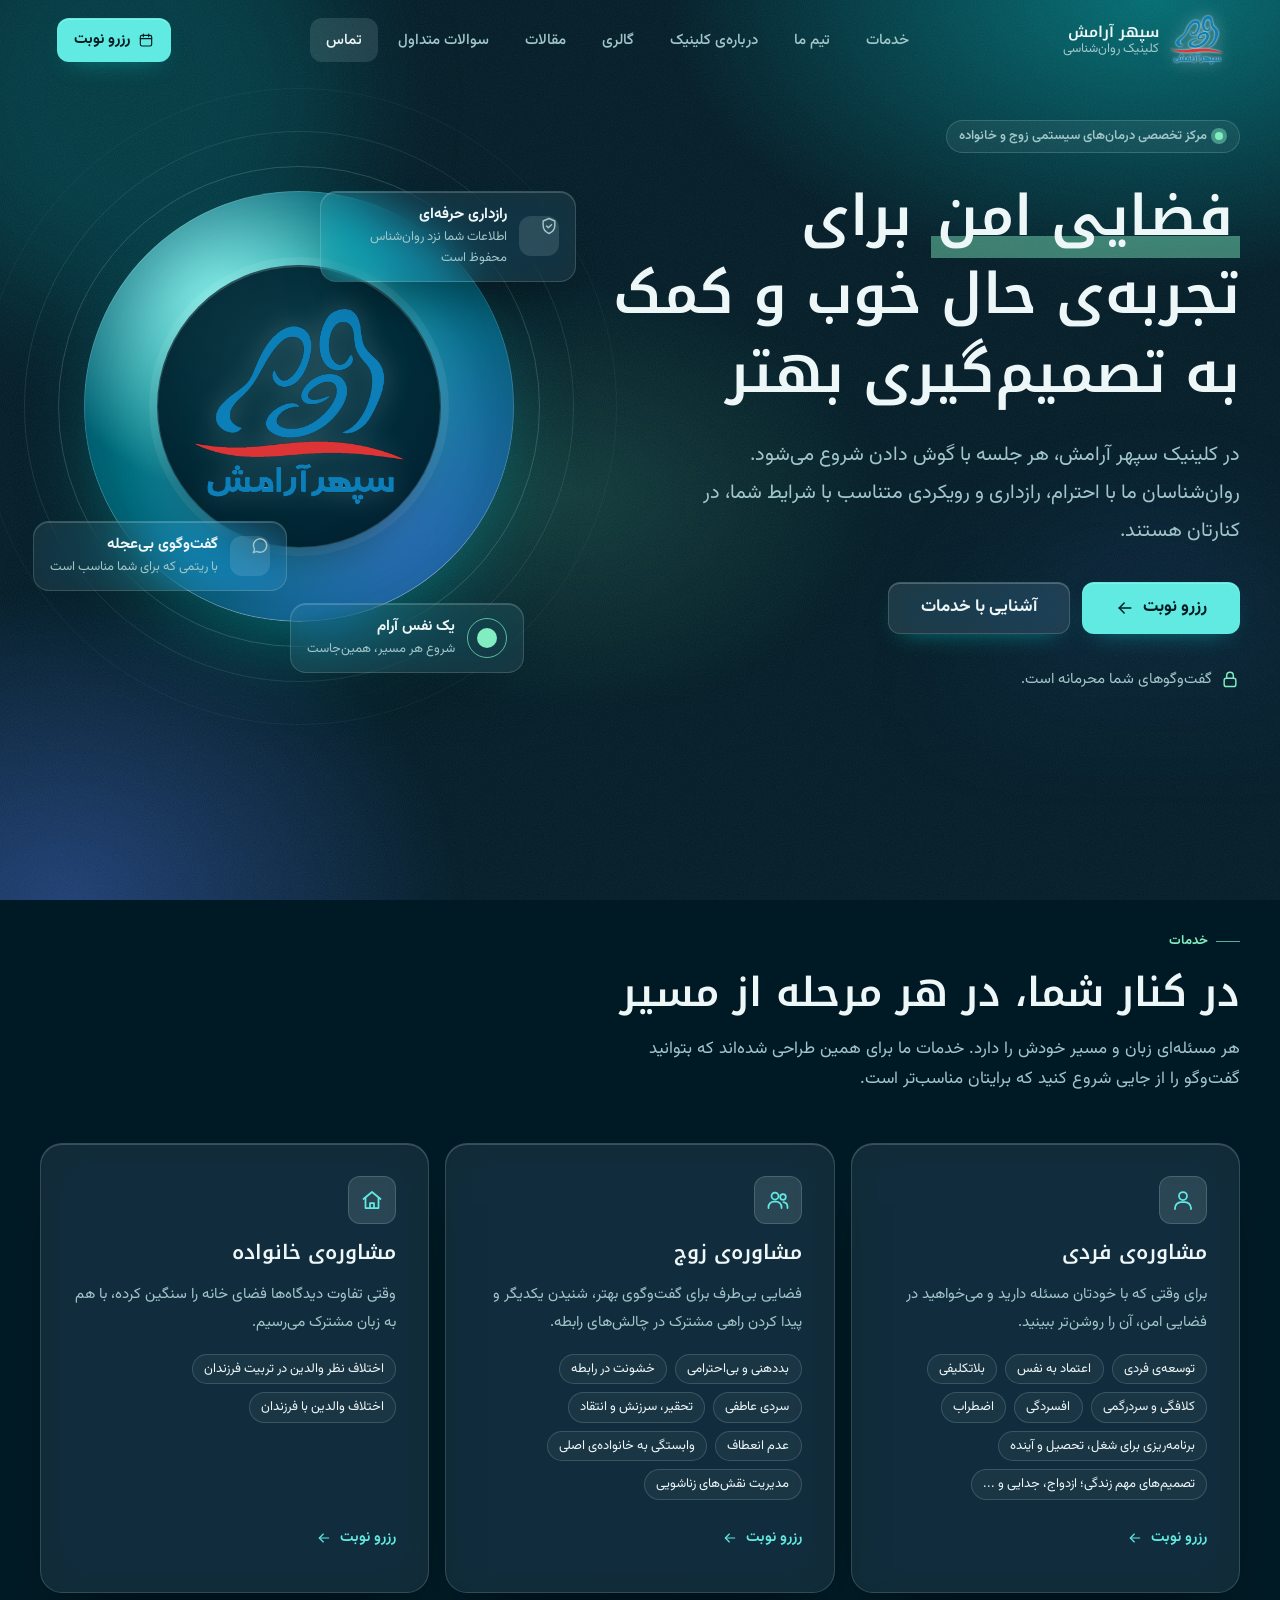
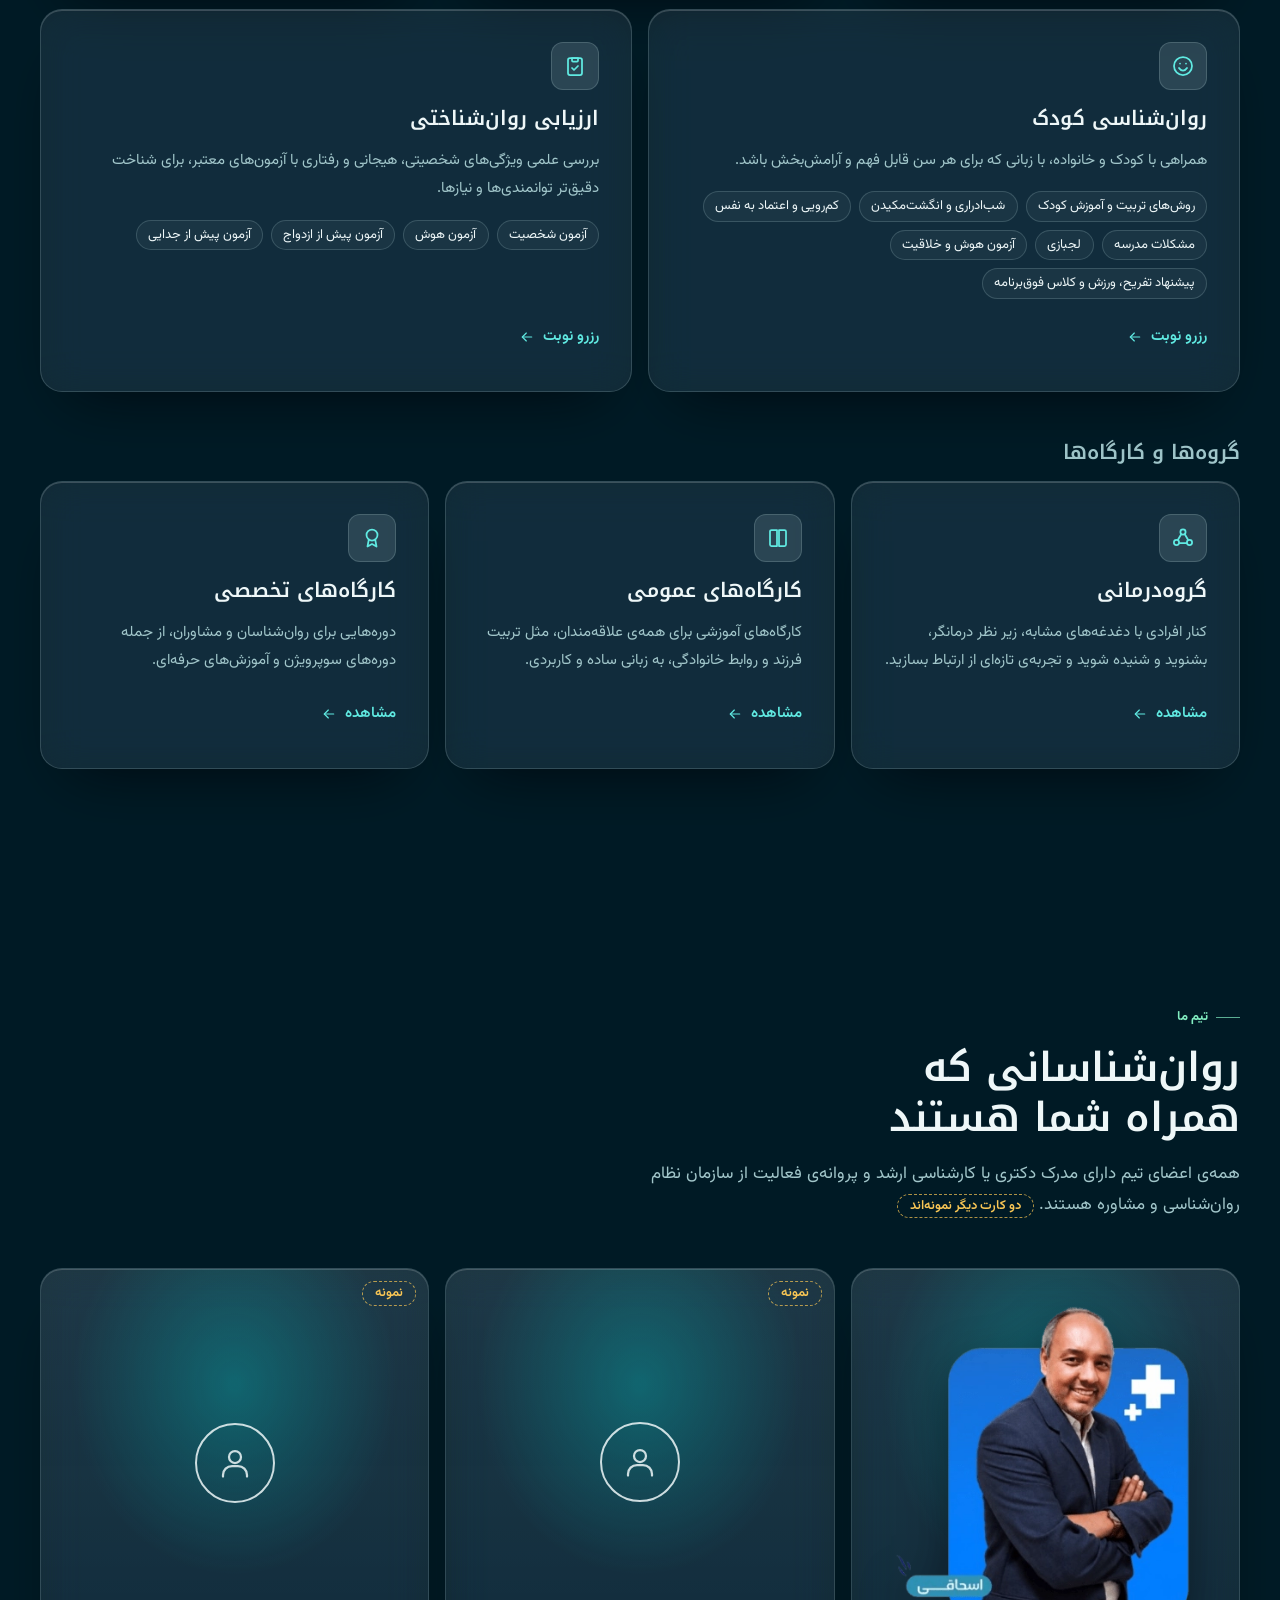
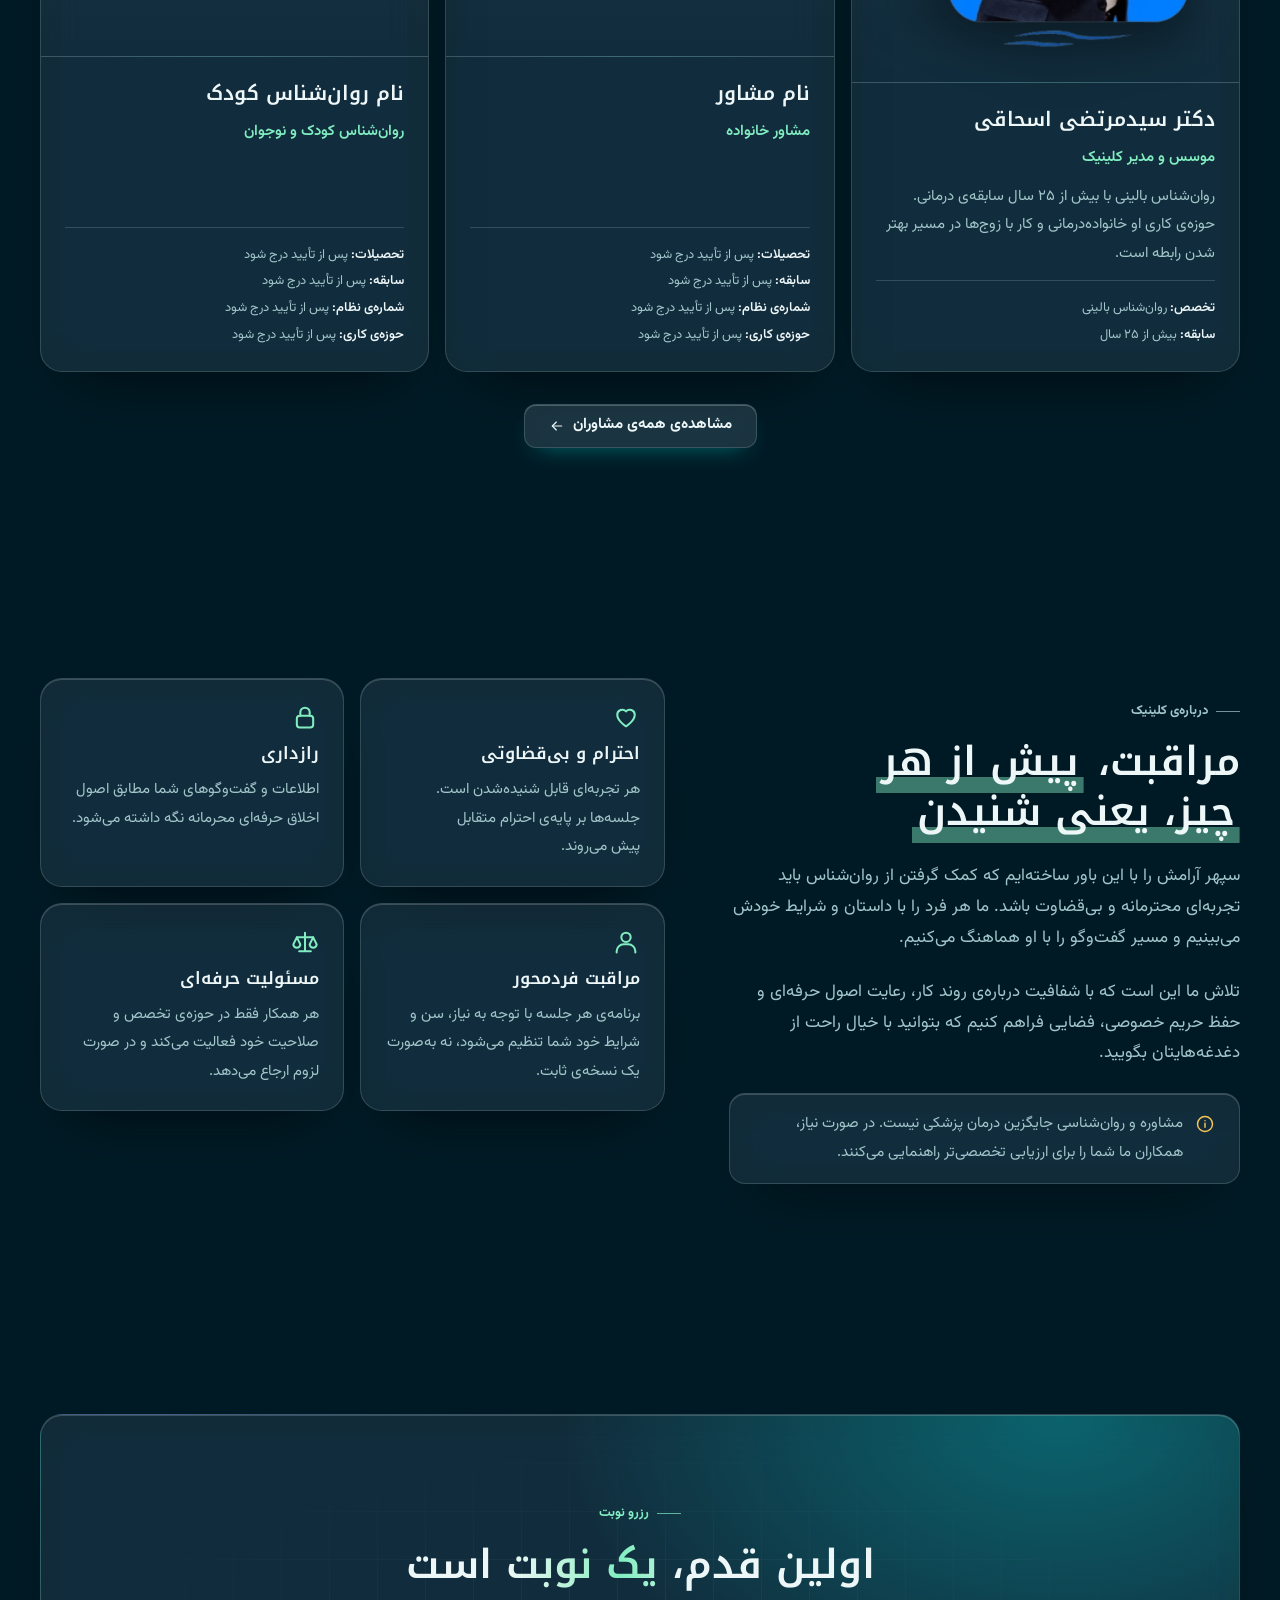
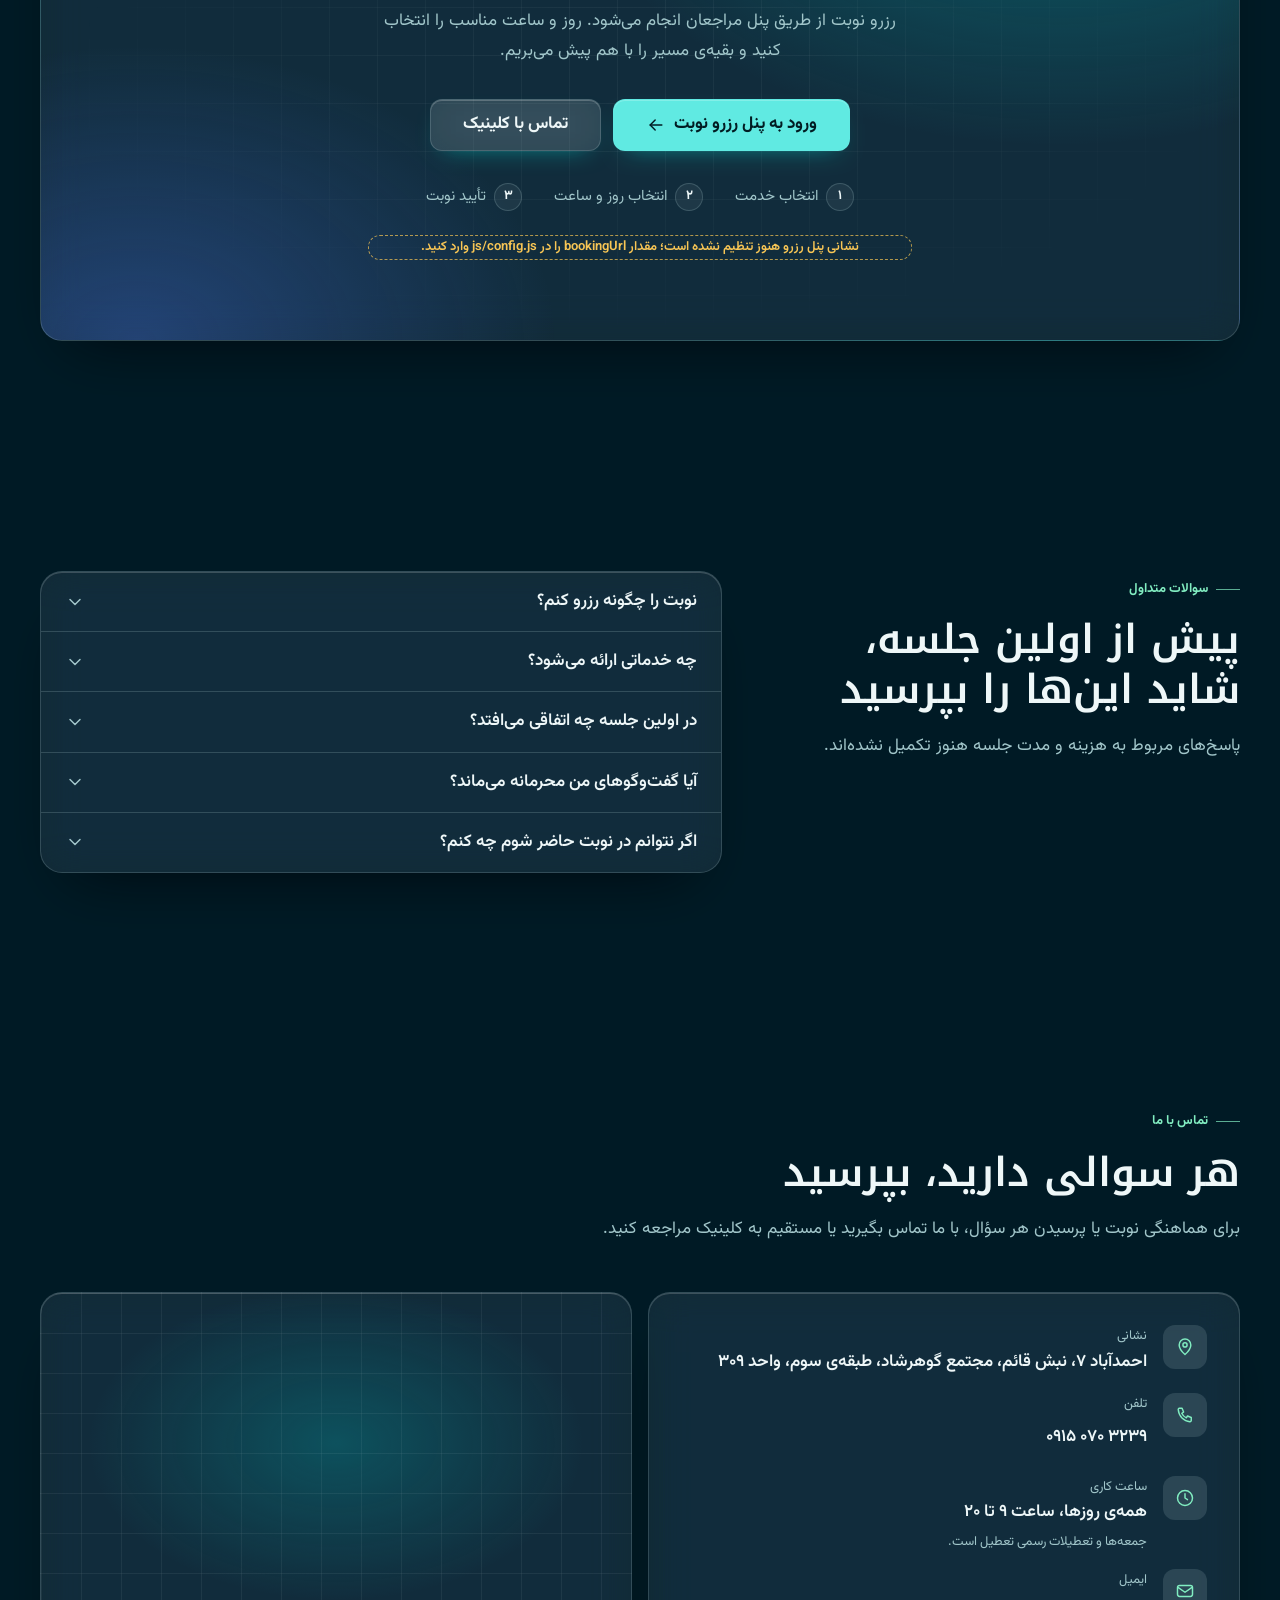
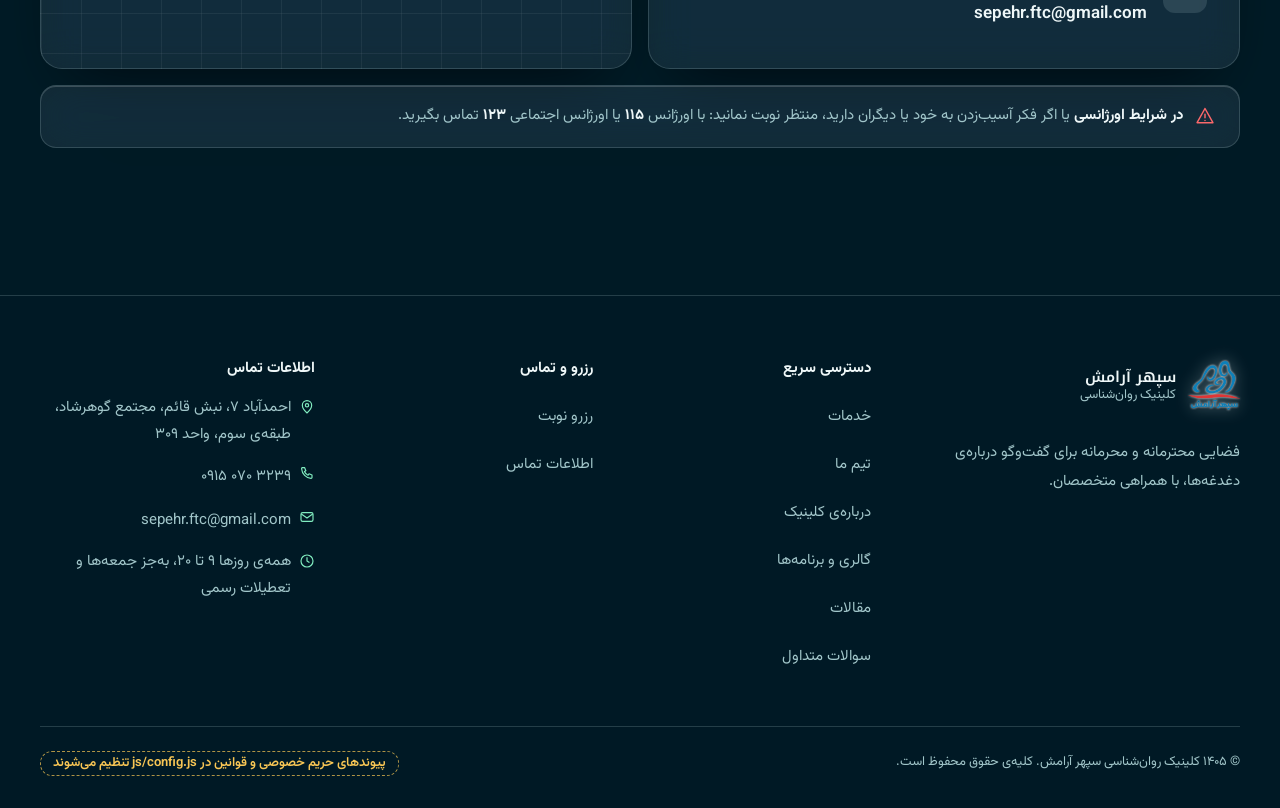
==== commit b723f66c: "update counselor" ====
--- a/index.html
+++ b/index.html
@@ -271,6 +271,11 @@
             </div>
           </li>
         </ul>
+
+        <p class="team__more reveal">
+          <a class="btn btn--secondary" href="team.html">مشاهده‌ی همه‌ی مشاوران
+            <svg class="icon icon--sm" aria-hidden="true"><use href="#i-arrow-left"/></svg></a>
+        </p>
       </div>
     </section>
 
--- a/css/styles.css
+++ b/css/styles.css
@@ -677,3 +677,11 @@
   .shot__btn, .shot__media img { transition: none; }
   .shot__btn:hover, .shot__btn:hover .shot__media img { transform: none; }
 }
+
+
+/* 20. TEAM PAGE + gap fix ------------------------------------------------- */
+.page-head + .section.gx, .page-head + .section.team-page { padding-block-start: var(--space-4); }
+.team__more { display: flex; justify-content: center; margin-block-start: var(--space-8); }
+.team-page .team__grid { grid-template-columns: repeat(3, minmax(0, 1fr)); }
+@media (max-width: 64rem) { .team-page .team__grid { grid-template-columns: repeat(2, minmax(0, 1fr)); } }
+@media (max-width: 40rem) { .team-page .team__grid { grid-template-columns: 1fr; } }
